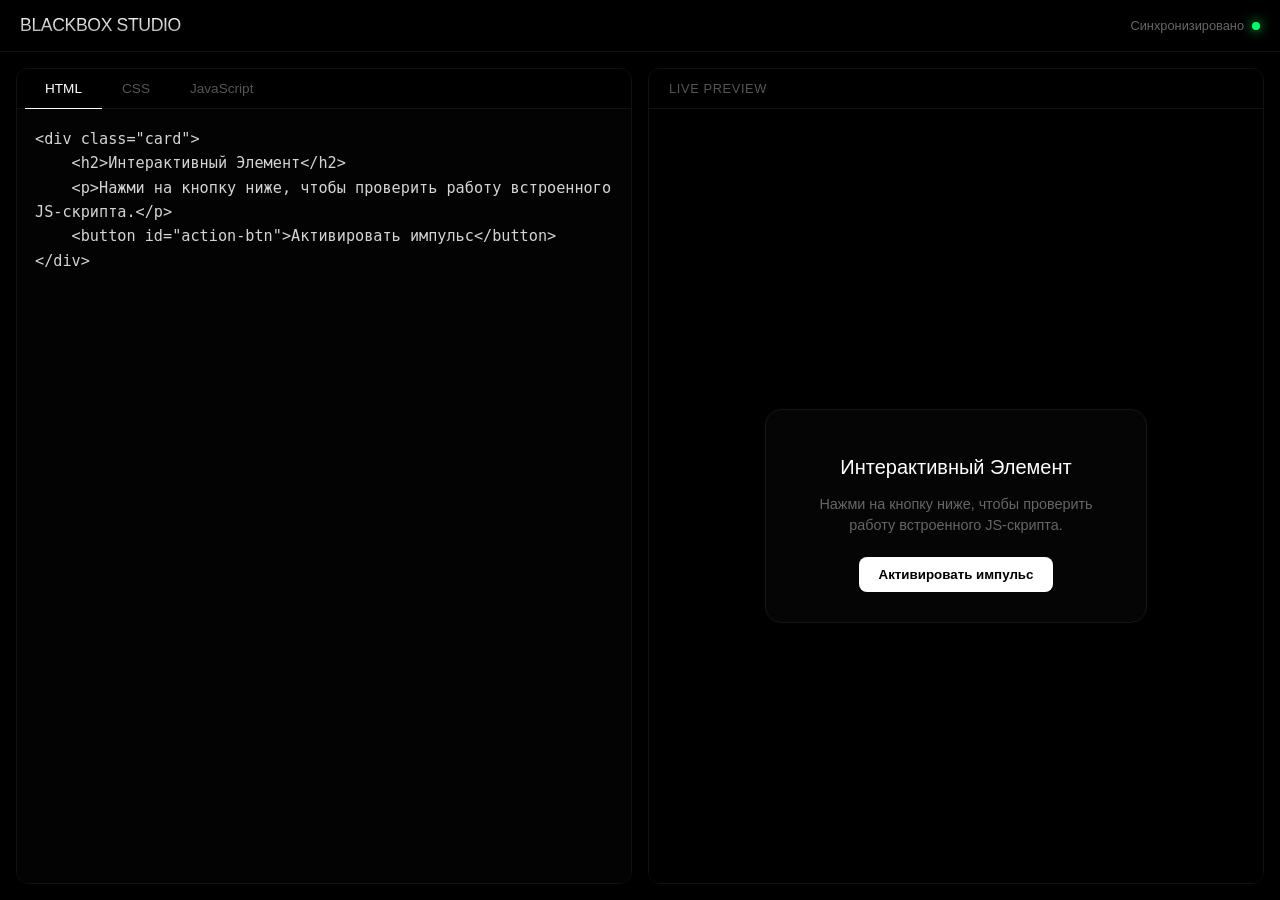
==== index.html @ e9853897 "Update index.html" ====
<!DOCTYPE html>
<html lang="ru">
<head>
    <meta charset="UTF-8">
    <meta name="viewport" content="width=device-width, initial-scale=1.0">
    <title>Blackbox Web Studio</title>
    <style>
        /* Современный сброс стилей и CSS-переменные */
        * {
            box-sizing: border-box;
            margin: 0;
            padding: 0;
            font-family: -apple-system, BlinkMacSystemFont, "Segoe UI", Roboto, sans-serif;
        }

        body {
            background-color: #000000;
            color: #ffffff;
            height: 100vh;
            display: flex;
            flex-direction: column;
            overflow: hidden;
        }

        /* Верхняя панель */
        header {
            padding: 15px 20px;
            border-bottom: 1px solid #111111;
            display: flex;
            align-items: center;
            justify-content: space-between;
            background: #000000;
        }

        header h1 {
            font-size: 1.1rem;
            font-weight: 500;
            letter-spacing: -0.02em;
            background: linear-gradient(180deg, #ffffff 0%, #a3a3a3 100%);
            -webkit-background-clip: text;
            -webkit-text-fill-color: transparent;
        }

        .status-container {
            display: flex;
            align-items: center;
            gap: 8px;
            font-size: 0.8rem;
            color: #666666;
        }

        .status-dot {
            width: 8px;
            height: 8px;
            background-color: #00ff66;
            border-radius: 50%;
            box-shadow: 0 0 12px #00ff66;
            transition: all 0.3s cubic-bezier(0.16, 1, 0.3, 1);
        }

        /* Главный рабочий сектор */
        main {
            flex: 1;
            display: flex;
            flex-direction: column;
            padding: 16px;
            gap: 16px;
            height: calc(100vh - 55px);
        }

        .pane {
            flex: 1;
            display: flex;
            flex-direction: column;
            background: #030303;
            border: 1px solid #111111;
            border-radius: 12px;
            overflow: hidden;
            transition: border-color 0.4s ease, box-shadow 0.4s ease;
        }

        .pane:focus-within {
            border-color: #222222;
            box-shadow: 0 0 30px rgba(255, 255, 255, 0.02);
        }

        /* Панель навигации по вкладкам */
        .tabs {
            display: flex;
            background: #000000;
            border-bottom: 1px solid #111111;
            padding: 0 8px;
        }

        .tab-btn {
            background: transparent;
            border: none;
            color: #555555;
            padding: 12px 20px;
            font-size: 0.85rem;
            font-weight: 500;
            cursor: pointer;
            position: relative;
            transition: color 0.3s ease;
        }

        .tab-btn:hover {
            color: #999999;
        }

        .tab-btn.active {
            color: #ffffff;
        }

        /* Плавное подчеркивание активной вкладки */
        .tab-btn::after {
            content: '';
            position: absolute;
            bottom: -1px;
            left: 0;
            width: 100%;
            height: 1px;
            background: #ffffff;
            scale: 0 1;
            transition: scale 0.3s cubic-bezier(0.16, 1, 0.3, 1);
        }

        .tab-btn.active::after {
            scale: 1 1;
        }

        /* Контейнер для текстовых полей */
        .editor-wrapper {
            flex: 1;
            position: relative;
            background: #030303;
        }

        .editor-input {
            position: absolute;
            top: 0;
            left: 0;
            width: 100%;
            height: 100%;
            background: transparent;
            border: none;
            color: #d4d4d4;
            padding: 18px;
            font-family: "Fira Code", Consolas, Monaco, monospace;
            font-size: 0.95rem;
            line-height: 1.6;
            resize: none;
            outline: none;
            opacity: 0;
            pointer-events: none;
            transition: opacity 0.2s ease;
        }

        /* Показываем только активный редактор */
        .editor-input.active {
            opacity: 1;
            pointer-events: auto;
        }

        /* Заголовок окна предпросмотра */
        .preview-header {
            padding: 12px 20px;
            background: #000000;
            border-bottom: 1px solid #111111;
            font-size: 0.8rem;
            text-transform: uppercase;
            letter-spacing: 0.05em;
            color: #555555;
        }

        /* Окно вывода результата */
        iframe {
            width: 100%;
            height: 100%;
            flex: 1;
            border: none;
            background: #000000;
            transition: opacity 0.2s ease;
        }

        .updating {
            opacity: 0.6;
        }

        /* Кастомизация скроллбаров */
        ::-webkit-scrollbar {
            width: 4px;
            height: 4px;
        }
        ::-webkit-scrollbar-track {
            background: #000000;
        }
        ::-webkit-scrollbar-thumb {
            background: #111111;
            border-radius: 2px;
        }
        ::-webkit-scrollbar-thumb:hover {
            background: #222222;
        }

        /* Адаптивный дизайн для десктопов */
        @media (min-width: 768px) {
            main {
                flex-direction: row;
            }
        }
    </style>
</head>
<body>

    <header>
        <h1>BLACKBOX STUDIO</h1>
        <div class="status-container">
            <span id="status-text">Синхронизировано</span>
            <div class="status-dot" id="status"></div>
        </div>
    </header>

    <main>
        <div class="pane">
            <div class="tabs">
                <button class="tab-btn active" data-tab="html">HTML</button>
                <button class="tab-btn" data-tab="css">CSS</button>
                <button class="tab-btn" data-tab="js">JavaScript</button>
            </div>
            <div class="editor-wrapper">
<textarea id="html-editor" class="editor-input active" spellcheck="false" placeholder="">
<div class="card">
    <h2>Интерактивный Элемент</h2>
    <p>Нажми на кнопку ниже, чтобы проверить работу встроенного JS-скрипта.</p>
    <button id="action-btn">Активировать импульс</button>
</div>
</textarea>

<textarea id="css-editor" class="editor-input" spellcheck="false" placeholder="/* Стили здесь */">
body {
    display: flex;
    justify-content: center;
    align-items: center;
    height: 100vh;
    background-color: #000000;
}

.card {
    background: #050505;
    border: 1px solid #161616;
    padding: 30px;
    border-radius: 16px;
    text-align: center;
    max-width: 320px;
    transition: transform 0.3s ease;
}

.card:hover {
    transform: translateY(-5px);
}

h2 {
    font-size: 1.25rem;
    margin-bottom: 10px;
    font-weight: 400;
}

p {
    color: #666;
    font-size: 0.9rem;
    line-height: 1.5;
    margin-bottom: 20px;
}

button {
    background: #ffffff;
    color: #000000;
    border: none;
    padding: 10px 20px;
    border-radius: 8px;
    font-weight: 600;
    cursor: pointer;
    transition: all 0.2s ease;
}

button:hover {
    background: #e5e5e5;
    box-shadow: 0 0 15px rgba(255,255,255,0.2);
}
</style>
</textarea>

<textarea id="js-editor" class="editor-input" spellcheck="false" placeholder="// Скрипты здесь">
const btn = document.getElementById('action-btn');

btn.addEventListener('click', () => {
    btn.style.background = '#00ff66';
    btn.innerText = 'Успешно!';
    
    setTimeout(() => {
        btn.style.background = '#ffffff';
        btn.innerText = 'Активировать импульс';
    }, 1000);
});
</textarea>
            </div>
        </div>

        <div class="pane">
            <div class="preview-header">Live Preview</div>
            <iframe id="preview"></iframe>
        </div>
    </main>

    <script>
        // Инициализация UI элементов
        const tabs = document.querySelectorAll('.tab-btn');
        const editors = document.querySelectorAll('.editor-input');
        const preview = document.getElementById('preview');
        const statusDot = document.getElementById('status');
        const statusText = document.getElementById('status-text');

        // Логика переключения вкладок
        tabs.forEach(tab => {
            tab.addEventListener('click', () => {
                tabs.forEach(t => t.classList.remove('active'));
                editors.forEach(e => e.classList.remove('active'));

                tab.classList.add('active');
                const targetId = `${tab.dataset.tab}-editor`;
                document.getElementById(targetId).classList.add('active');
            });
        });

        // Функция сборки проекта воедино
        function compileProject() {
            statusText.innerText = 'Обновление...';
            statusDot.style.backgroundColor = '#00bcd4';
            statusDot.style.boxShadow = '0 0 12px #00bcd4';
            preview.classList.add('updating');

            const htmlContent = document.getElementById('html-editor').value;
            const cssContent = document.getElementById('css-editor').value;
            const jsContent = document.getElementById('js-editor').value;

            const iframeDoc = preview.contentDocument || preview.contentWindow.document;
            
            iframeDoc.open();
            iframeDoc.write(`
                <!DOCTYPE html>
                <html lang="ru">
                <head>
                    <meta charset="UTF-8">
                    <style>
                        /* Дефолтный сброс стилей для песочницы */
                        body { background-color: #000000; color: #ffffff; margin: 0; padding: 20px; font-family: sans-serif; }
                        ${cssContent}
                    </style>
                </head>
                <body>
                    ${htmlContent}
                    <script>
                        // Обертка для безопасного исполнения кода пользователя
                        try {
                            ${jsContent}
                        } catch (err) {
                            console.error("Ошибка выполнения в скрипте проекта:", err.message);
                        }
                    <\/script>
                </body>
                </html>
            `);
            iframeDoc.close();

            // Эффект плавного завершения компиляции
            setTimeout(() => {
                statusText.innerText = 'Синхронизировано';
                statusDot.style.backgroundColor = '#00ff66';
                statusDot.style.boxShadow = '0 0 12px #00ff66';
                preview.classList.remove('updating');
            }, 300);
        }

        // Оптимизация производительности (Debounce) — задержка 350мс при вводе
        let updateTimeout;
        editors.forEach(editor => {
            editor.addEventListener('input', () => {
                clearTimeout(updateTimeout);
                updateTimeout = setTimeout(compileProject, 350);
            });
        });

        // Первая сборка при старте страницы
        window.addEventListener('DOMContentLoaded', compileProject);
    </script>
</body>
</html>
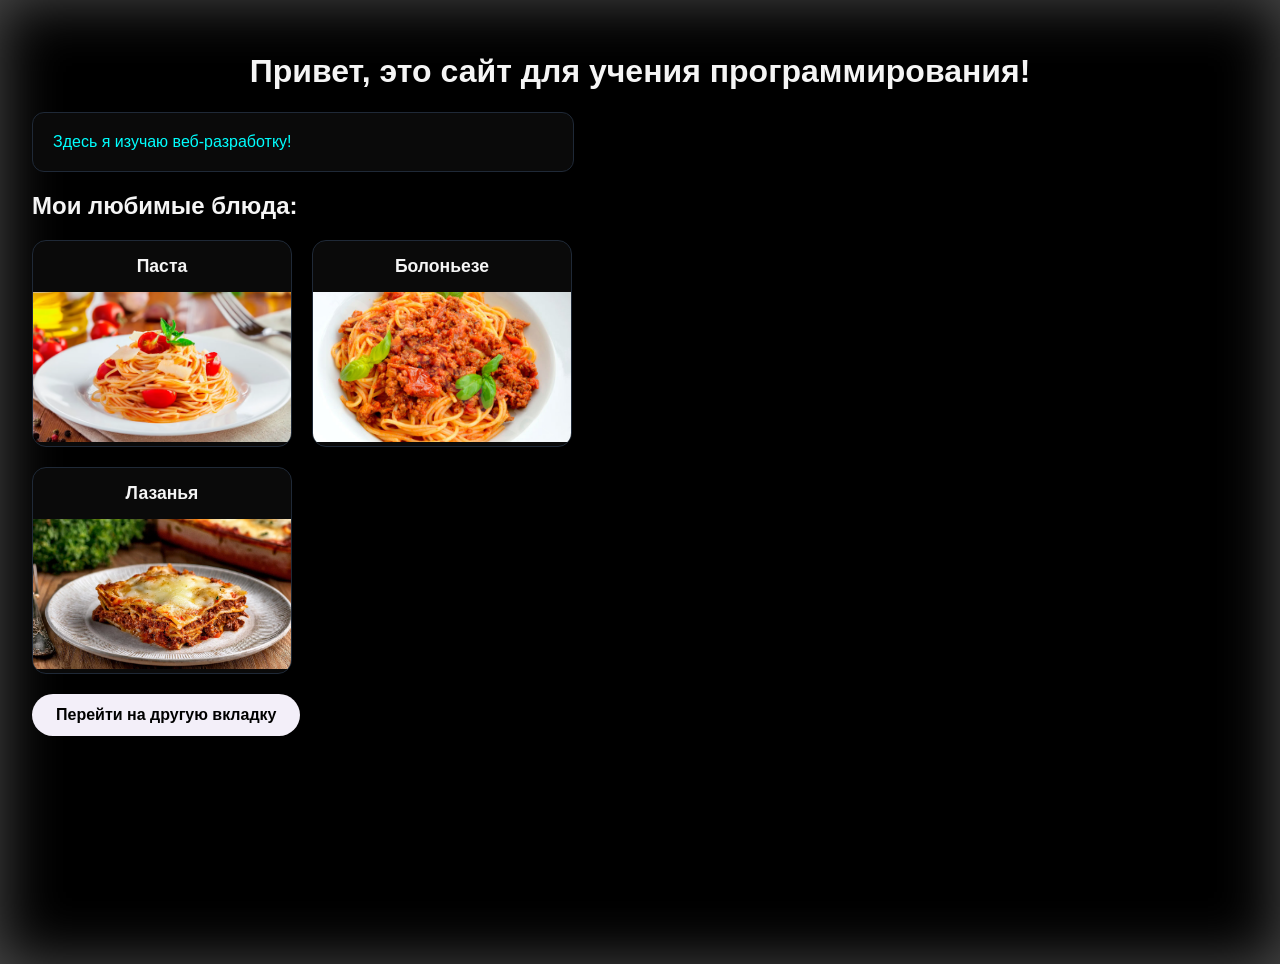
==== commit 8884a8b5: "Add files via upload" ====
--- a/index.html
+++ b/index.html
@@ -2,397 +2,46 @@
 <html lang="ru">
 <head>
     <meta charset="UTF-8">
+    <!-- Вот эта строчка включает адаптивность на смартфонах: -->
     <meta name="viewport" content="width=device-width, initial-scale=1.0">
-    <title>Blackbox Web Studio</title>
-    <style>
-        /* Современный сброс стилей и CSS-переменные */
-        * {
-            box-sizing: border-box;
-            margin: 0;
-            padding: 0;
-            font-family: -apple-system, BlinkMacSystemFont, "Segoe UI", Roboto, sans-serif;
-        }
-
-        body {
-            background-color: #000000;
-            color: #ffffff;
-            height: 100vh;
-            display: flex;
-            flex-direction: column;
-            overflow: hidden;
-        }
-
-        /* Верхняя панель */
-        header {
-            padding: 15px 20px;
-            border-bottom: 1px solid #111111;
-            display: flex;
-            align-items: center;
-            justify-content: space-between;
-            background: #000000;
-        }
-
-        header h1 {
-            font-size: 1.1rem;
-            font-weight: 500;
-            letter-spacing: -0.02em;
-            background: linear-gradient(180deg, #ffffff 0%, #a3a3a3 100%);
-            -webkit-background-clip: text;
-            -webkit-text-fill-color: transparent;
-        }
-
-        .status-container {
-            display: flex;
-            align-items: center;
-            gap: 8px;
-            font-size: 0.8rem;
-            color: #666666;
-        }
-
-        .status-dot {
-            width: 8px;
-            height: 8px;
-            background-color: #00ff66;
-            border-radius: 50%;
-            box-shadow: 0 0 12px #00ff66;
-            transition: all 0.3s cubic-bezier(0.16, 1, 0.3, 1);
-        }
-
-        /* Главный рабочий сектор */
-        main {
-            flex: 1;
-            display: flex;
-            flex-direction: column;
-            padding: 16px;
-            gap: 16px;
-            height: calc(100vh - 55px);
-        }
-
-        .pane {
-            flex: 1;
-            display: flex;
-            flex-direction: column;
-            background: #030303;
-            border: 1px solid #111111;
-            border-radius: 12px;
-            overflow: hidden;
-            transition: border-color 0.4s ease, box-shadow 0.4s ease;
-        }
-
-        .pane:focus-within {
-            border-color: #222222;
-            box-shadow: 0 0 30px rgba(255, 255, 255, 0.02);
-        }
-
-        /* Панель навигации по вкладкам */
-        .tabs {
-            display: flex;
-            background: #000000;
-            border-bottom: 1px solid #111111;
-            padding: 0 8px;
-        }
-
-        .tab-btn {
-            background: transparent;
-            border: none;
-            color: #555555;
-            padding: 12px 20px;
-            font-size: 0.85rem;
-            font-weight: 500;
-            cursor: pointer;
-            position: relative;
-            transition: color 0.3s ease;
-        }
-
-        .tab-btn:hover {
-            color: #999999;
-        }
-
-        .tab-btn.active {
-            color: #ffffff;
-        }
-
-        /* Плавное подчеркивание активной вкладки */
-        .tab-btn::after {
-            content: '';
-            position: absolute;
-            bottom: -1px;
-            left: 0;
-            width: 100%;
-            height: 1px;
-            background: #ffffff;
-            scale: 0 1;
-            transition: scale 0.3s cubic-bezier(0.16, 1, 0.3, 1);
-        }
-
-        .tab-btn.active::after {
-            scale: 1 1;
-        }
-
-        /* Контейнер для текстовых полей */
-        .editor-wrapper {
-            flex: 1;
-            position: relative;
-            background: #030303;
-        }
-
-        .editor-input {
-            position: absolute;
-            top: 0;
-            left: 0;
-            width: 100%;
-            height: 100%;
-            background: transparent;
-            border: none;
-            color: #d4d4d4;
-            padding: 18px;
-            font-family: "Fira Code", Consolas, Monaco, monospace;
-            font-size: 0.95rem;
-            line-height: 1.6;
-            resize: none;
-            outline: none;
-            opacity: 0;
-            pointer-events: none;
-            transition: opacity 0.2s ease;
-        }
-
-        /* Показываем только активный редактор */
-        .editor-input.active {
-            opacity: 1;
-            pointer-events: auto;
-        }
-
-        /* Заголовок окна предпросмотра */
-        .preview-header {
-            padding: 12px 20px;
-            background: #000000;
-            border-bottom: 1px solid #111111;
-            font-size: 0.8rem;
-            text-transform: uppercase;
-            letter-spacing: 0.05em;
-            color: #555555;
-        }
-
-        /* Окно вывода результата */
-        iframe {
-            width: 100%;
-            height: 100%;
-            flex: 1;
-            border: none;
-            background: #000000;
-            transition: opacity 0.2s ease;
-        }
-
-        .updating {
-            opacity: 0.6;
-        }
-
-        /* Кастомизация скроллбаров */
-        ::-webkit-scrollbar {
-            width: 4px;
-            height: 4px;
-        }
-        ::-webkit-scrollbar-track {
-            background: #000000;
-        }
-        ::-webkit-scrollbar-thumb {
-            background: #111111;
-            border-radius: 2px;
-        }
-        ::-webkit-scrollbar-thumb:hover {
-            background: #222222;
-        }
-
-        /* Адаптивный дизайн для десктопов */
-        @media (min-width: 768px) {
-            main {
-                flex-direction: row;
-            }
-        }
-    </style>
+    <title>Мое Портфолио</title>
+    <link rel="stylesheet" href="style.css">
 </head>
 <body>
 
-    <header>
-        <h1>BLACKBOX STUDIO</h1>
-        <div class="status-container">
-            <span id="status-text">Синхронизировано</span>
-            <div class="status-dot" id="status"></div>
-        </div>
-    </header>
+    <h1>Привет, это сайт для учения программирования!</h1>
+    <p>Здесь я изучаю веб-разработку!</p>
+   <h2>Мои любимые блюда:</h2>
 
-    <main>
-        <div class="pane">
-            <div class="tabs">
-                <button class="tab-btn active" data-tab="html">HTML</button>
-                <button class="tab-btn" data-tab="css">CSS</button>
-                <button class="tab-btn" data-tab="js">JavaScript</button>
-            </div>
-            <div class="editor-wrapper">
-<textarea id="html-editor" class="editor-input active" spellcheck="false" placeholder="">
-<div class="card">
-    <h2>Интерактивный Элемент</h2>
-    <p>Нажми на кнопку ниже, чтобы проверить работу встроенного JS-скрипта.</p>
-    <button id="action-btn">Активировать импульс</button>
+<!-- Общий контейнер для всех карточек -->
+<div class="dishes-grid">
+
+    <!-- Карточка 1 -->
+    <div class="dish-card">
+        <!-- Путь к картинке: папка images / название файла -->
+         <h3>Паста</h3>
+        <img src="images/Pasta.png" alt="Паста">
+        
+    </div>
+
+    <!-- Карточка 2 -->
+    <div class="dish-card">
+      <h3>Болоньезе</h3>
+        <img src="images/Boloniese.png" alt="Болоньезе">
+        
+    </div>
+
+    <!-- Карточка 3 -->
+    <div class="dish-card">
+      <h3>Лазанья</h3>  
+      <img src="images/Lasania.png" alt="Лазанья">
+        
+    </div>
+
 </div>
-</textarea>
 
-<textarea id="css-editor" class="editor-input" spellcheck="false" placeholder="/* Стили здесь */">
-body {
-    display: flex;
-    justify-content: center;
-    align-items: center;
-    height: 100vh;
-    background-color: #000000;
-}
-
-.card {
-    background: #050505;
-    border: 1px solid #161616;
-    padding: 30px;
-    border-radius: 16px;
-    text-align: center;
-    max-width: 320px;
-    transition: transform 0.3s ease;
-}
-
-.card:hover {
-    transform: translateY(-5px);
-}
-
-h2 {
-    font-size: 1.25rem;
-    margin-bottom: 10px;
-    font-weight: 400;
-}
-
-p {
-    color: #666;
-    font-size: 0.9rem;
-    line-height: 1.5;
-    margin-bottom: 20px;
-}
-
-button {
-    background: #ffffff;
-    color: #000000;
-    border: none;
-    padding: 10px 20px;
-    border-radius: 8px;
-    font-weight: 600;
-    cursor: pointer;
-    transition: all 0.2s ease;
-}
-
-button:hover {
-    background: #e5e5e5;
-    box-shadow: 0 0 15px rgba(255,255,255,0.2);
-}
-</style>
-</textarea>
-
-<textarea id="js-editor" class="editor-input" spellcheck="false" placeholder="// Скрипты здесь">
-const btn = document.getElementById('action-btn');
-
-btn.addEventListener('click', () => {
-    btn.style.background = '#00ff66';
-    btn.innerText = 'Успешно!';
+<a href="contacts.html" class="btn">Перейти на другую вкладку</a>
+   
     
-    setTimeout(() => {
-        btn.style.background = '#ffffff';
-        btn.innerText = 'Активировать импульс';
-    }, 1000);
-});
-</textarea>
-            </div>
-        </div>
-
-        <div class="pane">
-            <div class="preview-header">Live Preview</div>
-            <iframe id="preview"></iframe>
-        </div>
-    </main>
-
-    <script>
-        // Инициализация UI элементов
-        const tabs = document.querySelectorAll('.tab-btn');
-        const editors = document.querySelectorAll('.editor-input');
-        const preview = document.getElementById('preview');
-        const statusDot = document.getElementById('status');
-        const statusText = document.getElementById('status-text');
-
-        // Логика переключения вкладок
-        tabs.forEach(tab => {
-            tab.addEventListener('click', () => {
-                tabs.forEach(t => t.classList.remove('active'));
-                editors.forEach(e => e.classList.remove('active'));
-
-                tab.classList.add('active');
-                const targetId = `${tab.dataset.tab}-editor`;
-                document.getElementById(targetId).classList.add('active');
-            });
-        });
-
-        // Функция сборки проекта воедино
-        function compileProject() {
-            statusText.innerText = 'Обновление...';
-            statusDot.style.backgroundColor = '#00bcd4';
-            statusDot.style.boxShadow = '0 0 12px #00bcd4';
-            preview.classList.add('updating');
-
-            const htmlContent = document.getElementById('html-editor').value;
-            const cssContent = document.getElementById('css-editor').value;
-            const jsContent = document.getElementById('js-editor').value;
-
-            const iframeDoc = preview.contentDocument || preview.contentWindow.document;
-            
-            iframeDoc.open();
-            iframeDoc.write(`
-                <!DOCTYPE html>
-                <html lang="ru">
-                <head>
-                    <meta charset="UTF-8">
-                    <style>
-                        /* Дефолтный сброс стилей для песочницы */
-                        body { background-color: #000000; color: #ffffff; margin: 0; padding: 20px; font-family: sans-serif; }
-                        ${cssContent}
-                    </style>
-                </head>
-                <body>
-                    ${htmlContent}
-                    <script>
-                        // Обертка для безопасного исполнения кода пользователя
-                        try {
-                            ${jsContent}
-                        } catch (err) {
-                            console.error("Ошибка выполнения в скрипте проекта:", err.message);
-                        }
-                    <\/script>
-                </body>
-                </html>
-            `);
-            iframeDoc.close();
-
-            // Эффект плавного завершения компиляции
-            setTimeout(() => {
-                statusText.innerText = 'Синхронизировано';
-                statusDot.style.backgroundColor = '#00ff66';
-                statusDot.style.boxShadow = '0 0 12px #00ff66';
-                preview.classList.remove('updating');
-            }, 300);
-        }
-
-        // Оптимизация производительности (Debounce) — задержка 350мс при вводе
-        let updateTimeout;
-        editors.forEach(editor => {
-            editor.addEventListener('input', () => {
-                clearTimeout(updateTimeout);
-                updateTimeout = setTimeout(compileProject, 350);
-            });
-        });
-
-        // Первая сборка при старте страницы
-        window.addEventListener('DOMContentLoaded', compileProject);
-    </script>
 </body>
-</html>
+</html>
--- a/style.css
+++ b/style.css
@@ -0,0 +1,105 @@
+/* Общие настройки для страницы */
+body {
+    background-color: #000000;
+    color: whitesmoke;
+    font-family: -apple-system, BlinkMacSystemFont, "Segoe UI", Roboto, Helvetica, Arial, sans-serif;
+    padding: 2rem;
+
+    /* --- МАГИЯ СВЕЧЕНИЯ ЭКРАНА --- */
+    margin: 0;                 /* Убираем лишние отступы браузера */
+    min-height: 100vh;         /* Растягиваем сайт строго на всю высоту видимого экрана */
+    box-shadow: inset 0 0 60px rgba(255, 255, 255, 0.3); /* Внутреннее белое свечение */
+}
+
+/* Наша прокачанная кнопка-ссылка */
+.btn {
+    display: inline-block;
+    color: #000000;
+    background-color: #f3eff9; /* Нежный светлый оттенок */
+    padding: 12px 24px;       
+    text-decoration: none;
+    border-radius: 30px;      /* Модная кнопка-пилюля */
+    font-weight: 600;         
+    transition: background-color 0.2s ease, transform 0.2s ease;
+}
+
+/* Эффект при наведении курсора на кнопку */
+.btn:hover {
+    background-color: #ffffff; /* Кнопка становится чисто белой при наведении */
+    transform: translateY(-2px); /* Кнопка плавно приподнимается вверх */
+}
+
+/* Стили заголовка */
+h1 {
+    text-align: center;
+}
+
+/* Параграфы (карточки с текстом) */
+p {
+    color: cyan;
+    background-color: #0a0a0a;
+    padding: 20px;
+    border-radius: 12px;
+    margin: 20px 0;
+    max-width: 500px;
+    border: 1px solid #1f2937; 
+    transition: box-shadow 0.3s ease; /* Плавность следит за элементом всегда */
+}
+
+p:hover {
+    box-shadow: 0 0 25px rgba(0, 255, 255, 0.6);
+}
+
+/* 1. Сетка для карточек (вернул на место) */
+.dishes-grid {
+    display: grid;
+    grid-template-columns: repeat(auto-fill, minmax(200px, 260px)); 
+    gap: 20px;
+    margin: 20px 0;
+    max-width: 800px;
+}
+
+/* 2. Сама карточка блюда */
+.dish-card {
+    background-color: #0a0a0a;
+    border: 1px solid #1f2937;
+    border-radius: 14px;
+    overflow: hidden;
+    text-align: center;
+    transition: transform 0.3s ease, box-shadow 0.3s ease;
+    max-width: 260px; /* Карточка не будет растягиваться шире картинки */
+}
+
+.dish-card:hover {
+    transform: translateY(-5px);
+    box-shadow: 0 0 20px rgba(0, 255, 255, 0.2);
+}
+
+/* Настройка картинок внутри карточек */
+.dish-card img {
+    width: 100%;
+    height: 150px;       
+    object-fit: cover;   /* Чтобы фотки не искажались */
+}
+
+/* Название блюда */
+.dish-card h3 {
+    color: whitesmoke;
+    margin: 15px 0;
+    font-size: 1.1rem;
+}
+
+/* --- СТИЛИ ДЛЯ МОБИЛЬНЫХ ЭКРАНОВ --- */
+@media (max-width: 600px) {
+    body {
+        padding: 1rem; 
+    }
+
+    h1 {
+        font-size: 1.8rem; 
+    }
+
+    .dishes-grid {
+        justify-content: center; 
+    }
+}
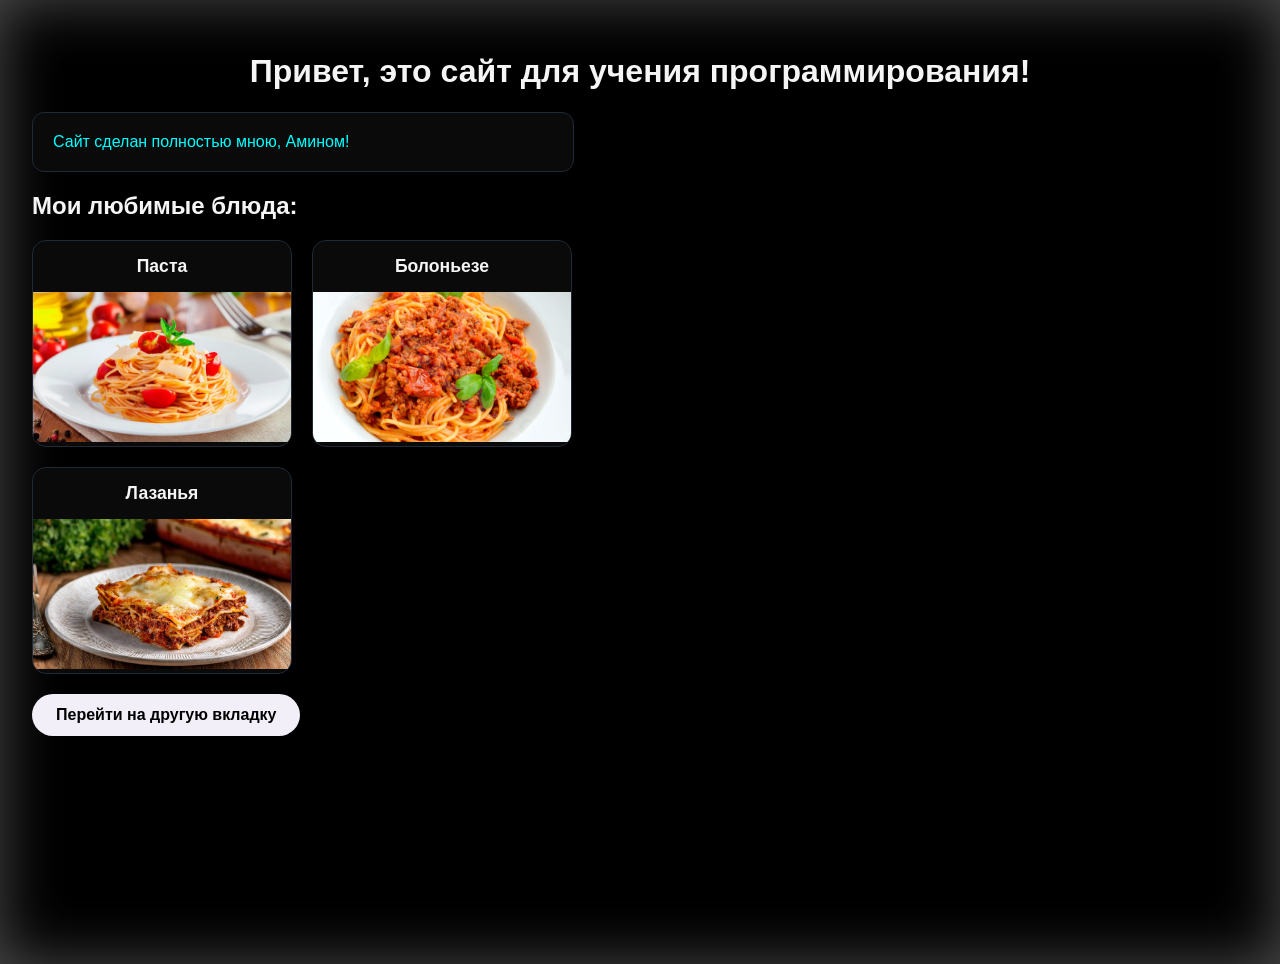
==== commit a101fb19: "Update index.html" ====
--- a/index.html
+++ b/index.html
@@ -10,7 +10,8 @@
 <body>
 
     <h1>Привет, это сайт для учения программирования!</h1>
-    <p>Здесь я изучаю веб-разработку!</p>
+    <p>Сайт сделан полностью мною, Амином!</p>
+    
    <h2>Мои любимые блюда:</h2>
 
 <!-- Общий контейнер для всех карточек -->
@@ -44,4 +45,4 @@
    
     
 </body>
-</html>+</html>
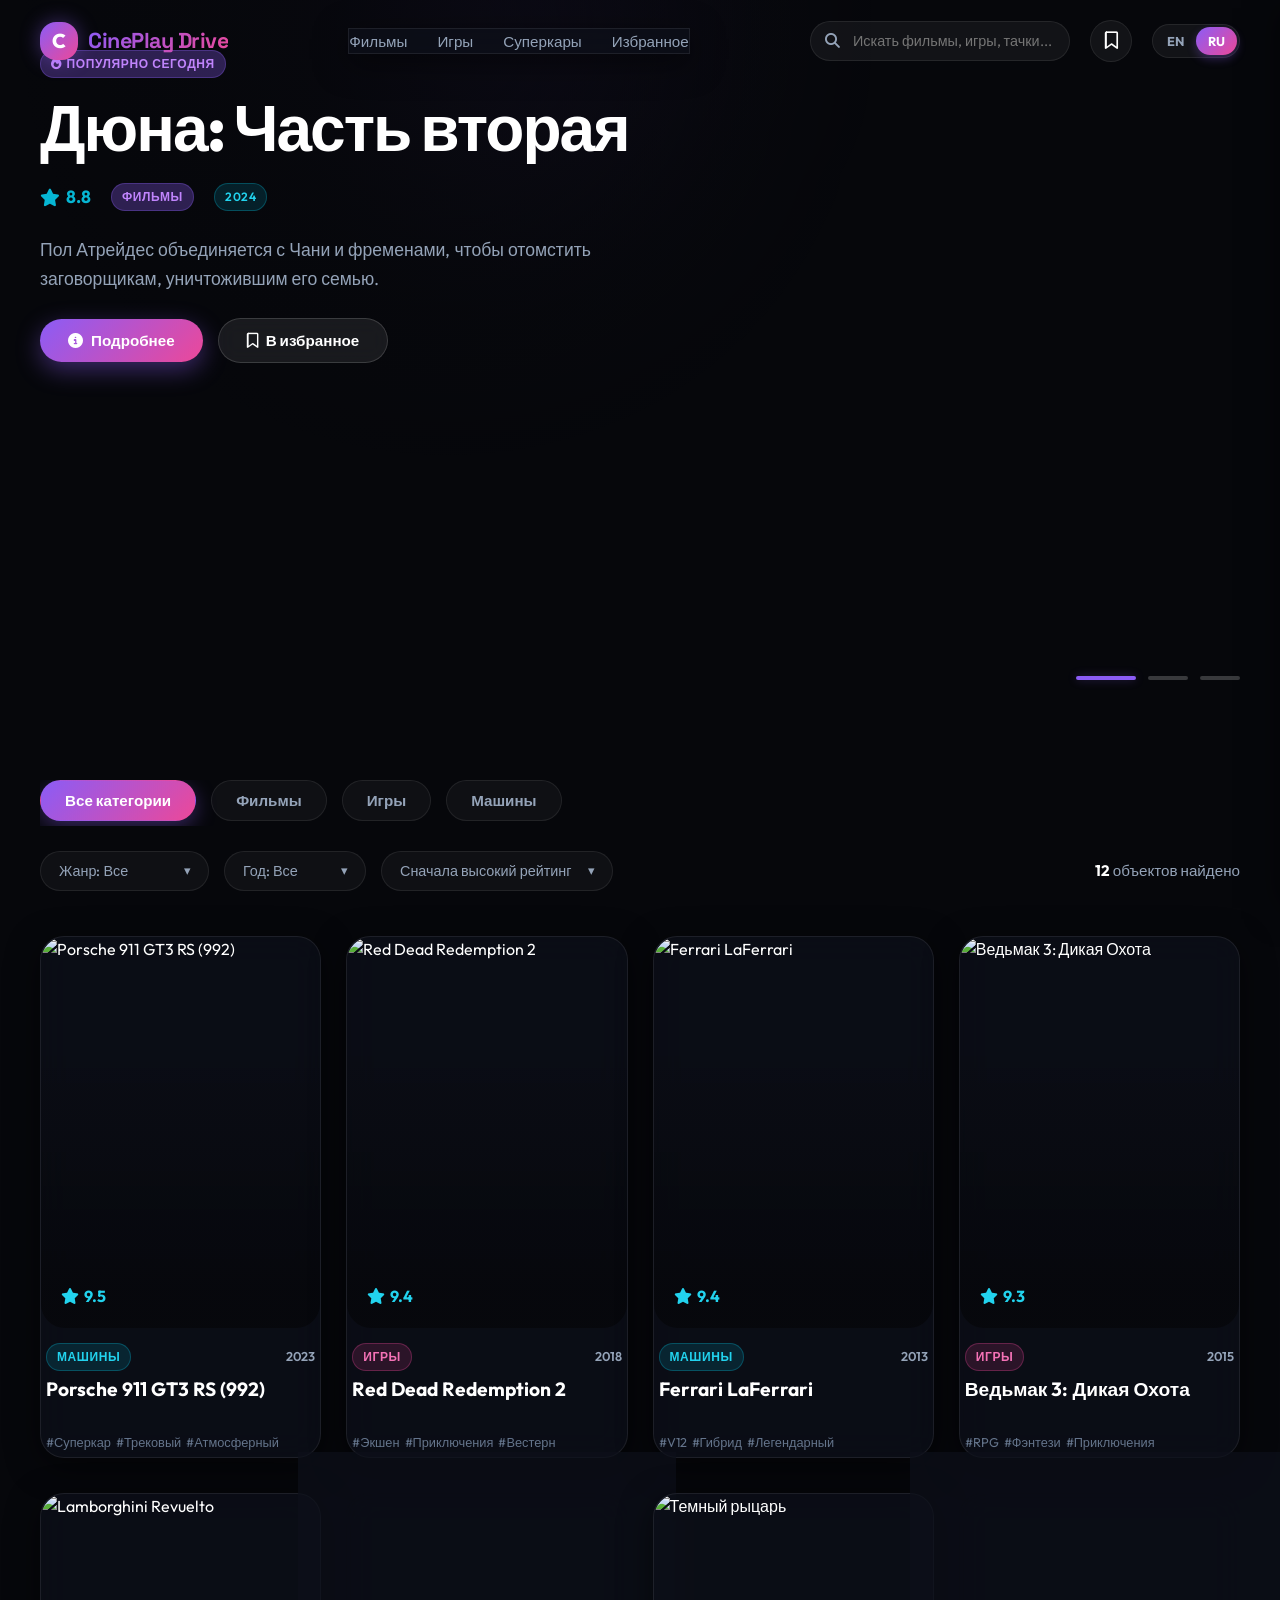
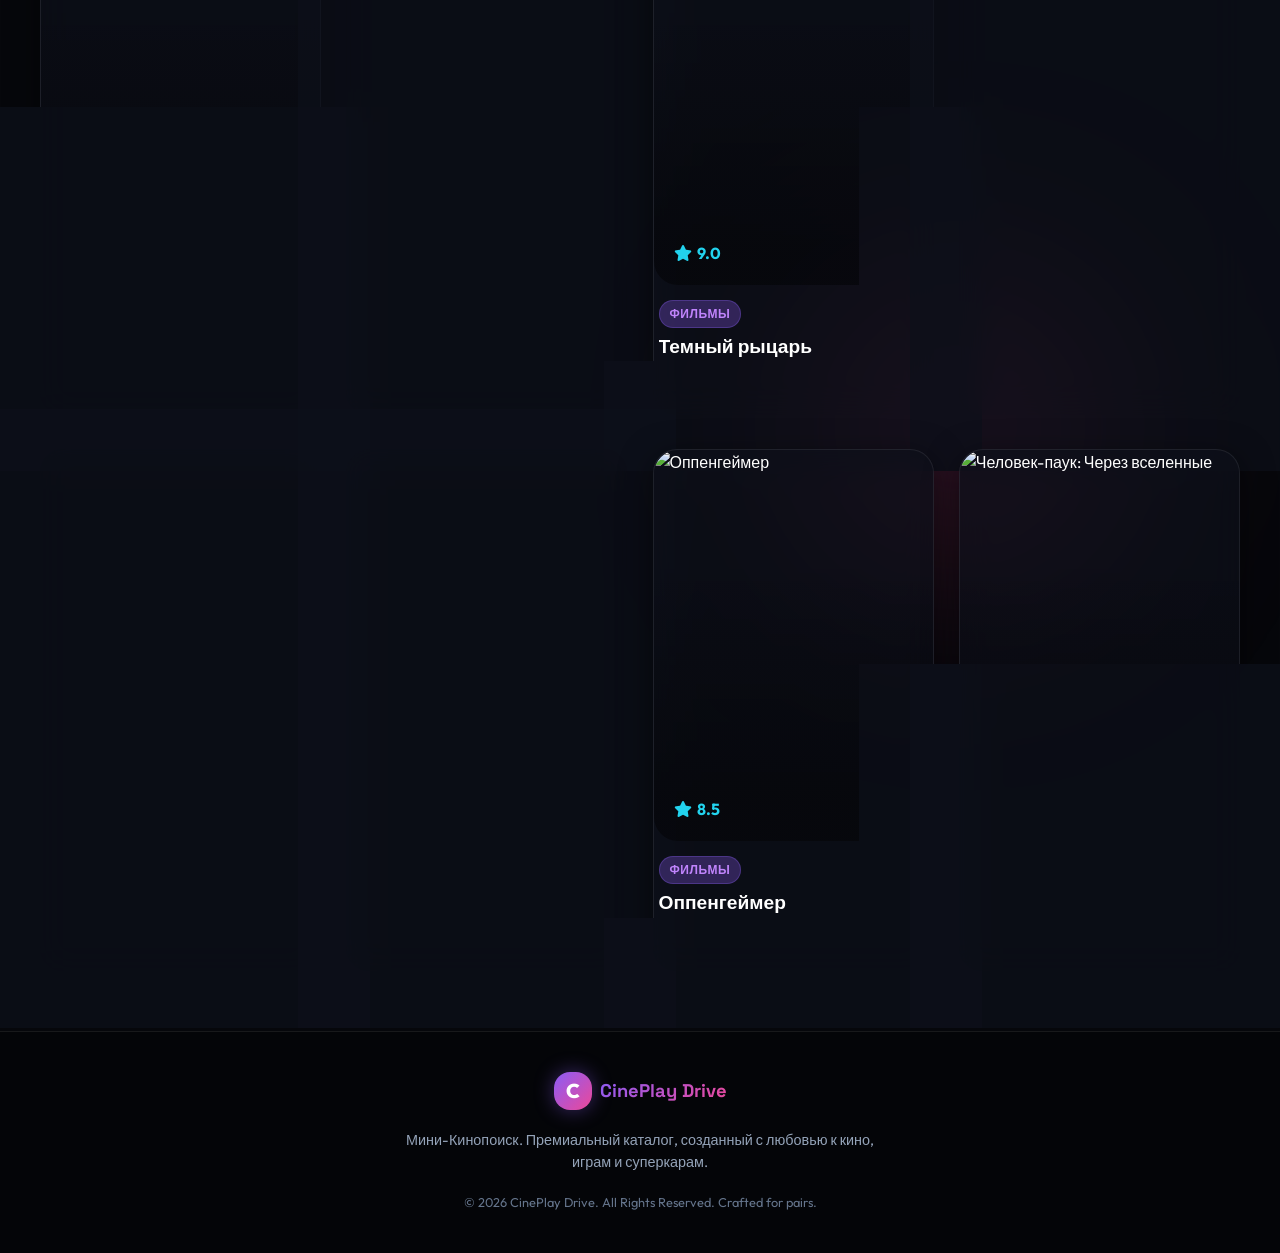
==== commit 1469c4ed: "Add files via upload" ====
--- a/index.html
+++ b/index.html
@@ -1,48 +1,257 @@
 <!DOCTYPE html>
 <html lang="ru">
 <head>
-    <meta charset="UTF-8">
-    <!-- Вот эта строчка включает адаптивность на смартфонах: -->
-    <meta name="viewport" content="width=device-width, initial-scale=1.0">
-    <title>Мое Портфолио</title>
-    <link rel="stylesheet" href="style.css">
+  <meta charset="UTF-8">
+  <meta name="viewport" content="width=device-width, initial-scale=1.0, maximum-scale=1.0, user-scalable=no">
+  <title>CinePlay Drive - Premium Catalog: Movies, Games & Supercars</title>
+  <meta name="description" content="KinoPlay - Современный интерактивный каталог фильмов, видеоигр и спортивных суперкаров. Изысканный дизайн и поддержка двух языков.">
+  <meta name="keywords" content="movies, games, supercars, catalog, kinopoisk, кинопоиск, фильмы, игры, суперкары, автомобили">
+  
+  <!-- FontAwesome Icons -->
+  <link rel="stylesheet" href="https://cdnjs.cloudflare.com/ajax/libs/font-awesome/6.4.0/css/all.min.css">
+  
+  <!-- Custom Stylesheet -->
+  <link rel="stylesheet" href="style.css">
 </head>
 <body>
 
-    <h1>Привет, это сайт для учения программирования!</h1>
-    <p>Сайт сделан полностью мною, Амином!</p>
-    
-   <h2>Мои любимые блюда:</h2>
-
-<!-- Общий контейнер для всех карточек -->
-<div class="dishes-grid">
-
-    <!-- Карточка 1 -->
-    <div class="dish-card">
-        <!-- Путь к картинке: папка images / название файла -->
-         <h3>Паста</h3>
-        <img src="images/Pasta.png" alt="Паста">
-        
-    </div>
-
-    <!-- Карточка 2 -->
-    <div class="dish-card">
-      <h3>Болоньезе</h3>
-        <img src="images/Boloniese.png" alt="Болоньезе">
-        
-    </div>
-
-    <!-- Карточка 3 -->
-    <div class="dish-card">
-      <h3>Лазанья</h3>  
-      <img src="images/Lasania.png" alt="Лазанья">
-        
-    </div>
-
-</div>
-
-<a href="contacts.html" class="btn">Перейти на другую вкладку</a>
-   
-    
+  <!-- ==================== HEADER / NAVBAR ==================== -->
+  <header>
+    <div class="header-container">
+      <a href="#" class="logo-wrapper" onclick="window.scrollTo({top: 0, behavior: 'smooth'}); return false;">
+        <div class="logo-icon">C</div>
+        <span class="logo-text text-accent-gradient">CinePlay Drive</span>
+      </a>
+      
+      <!-- Nav Links -->
+      <ul class="nav-links glass">
+        <li><a href="#" id="nav-movies-link" data-category="movies">Фильмы</a></li>
+        <li><a href="#" id="nav-games-link" data-category="games">Игры</a></li>
+        <li><a href="#" id="nav-cars-link" data-category="cars">Суперкары</a></li>
+        <li><a href="#" id="nav-watchlist-link"><i class="far fa-bookmark"></i> Избранное</a></li>
+      </ul>
+      
+      <!-- Actions -->
+      <div class="header-actions">
+        <!-- Search -->
+        <div class="search-container">
+          <input type="text" placeholder="Искать фильмы, игры, тачки..." autocomplete="off">
+          <i class="fas fa-search search-icon"></i>
+        </div>
+        
+        <!-- Watchlist Trigger -->
+        <button class="btn-watchlist-toggle" title="Watchlist">
+          <i class="far fa-bookmark"></i>
+          <span class="watchlist-badge">0</span>
+        </button>
+        
+        <!-- Lang Switcher -->
+        <div class="lang-switcher">
+          <button class="lang-btn" id="lang-en">EN</button>
+          <button class="lang-btn active" id="lang-ru">RU</button>
+        </div>
+        
+        <!-- Burger menu for mobile -->
+        <div class="burger-menu">
+          <span class="burger-bar"></span>
+          <span class="burger-bar"></span>
+          <span class="burger-bar"></span>
+        </div>
+      </div>
+    </div>
+  </header>
+
+  <!-- ==================== HERO SECTION (SLIDER) ==================== -->
+  <section class="hero">
+    <div class="hero-slider">
+      <!-- Slides injected by JS -->
+    </div>
+    <div class="hero-controls">
+      <!-- Dots injected by JS -->
+    </div>
+  </section>
+
+  <!-- ==================== MAIN CONTENT ==================== -->
+  <main>
+    <!-- Filter and Sort Bar -->
+    <section class="filter-bar">
+      <div class="category-selector">
+        <button class="category-btn active" data-category="all">Все категории</button>
+        <button class="category-btn" data-category="movies">Фильмы</button>
+        <button class="category-btn" data-category="games">Игры</button>
+        <button class="category-btn" data-category="cars">Машины</button>
+      </div>
+      
+      <div class="filters-wrapper">
+        <div class="filter-controls">
+          <!-- Genre Filter -->
+          <div class="select-wrapper">
+            <select id="filter-genre" class="filter-select">
+              <option value="all" id="label-genre-all">Жанр: Все</option>
+              <!-- Genres dynamically added -->
+            </select>
+          </div>
+          
+          <!-- Year Filter -->
+          <div class="select-wrapper">
+            <select id="filter-year" class="filter-select">
+              <option value="all" id="label-year-all">Год: Все</option>
+              <!-- Year ranges dynamically added -->
+            </select>
+          </div>
+          
+          <!-- Sort -->
+          <div class="select-wrapper">
+            <select id="sort-by" class="filter-select">
+              <option value="rating" id="sort-rating-label">Сначала высокий рейтинг</option>
+              <option value="year" id="sort-year-label">Сначала новые</option>
+              <option value="alphabetical" id="sort-alpha-label">По алфавиту</option>
+            </select>
+          </div>
+        </div>
+        
+        <div class="catalog-info" id="items-found">
+          <span>0</span> объектов найдено
+        </div>
+      </div>
+    </section>
+
+    <!-- Catalog Card Grid -->
+    <section class="catalog-grid">
+      <!-- Cards / Skeletons injected by JS -->
+    </section>
+  </main>
+
+  <!-- ==================== WATCHLIST DRAWER (SIDEBAR) ==================== -->
+  <div class="watchlist-backdrop"></div>
+  <aside class="watchlist-drawer glass">
+    <div class="watchlist-header">
+      <h2 id="watchlist-drawer-title"><i class="fas fa-bookmark"></i> Мое Избранное</h2>
+      <button class="btn-close" id="watchlist-close" title="Close">
+        <i class="fas fa-times"></i>
+      </button>
+    </div>
+    <div class="watchlist-content">
+      <!-- Saved items injected by JS -->
+    </div>
+  </aside>
+
+  <!-- ==================== DETAILS MODAL ==================== -->
+  <div class="modal" id="details-modal">
+    <div class="modal-backdrop"></div>
+    <div class="modal-container glass">
+      <button class="modal-close-btn" title="Close modal">
+        <i class="fas fa-times"></i>
+      </button>
+      
+      <!-- Modal Hero Header -->
+      <div class="modal-hero">
+        <div class="modal-hero-bg"></div>
+        <div class="modal-hero-overlay"></div>
+        <div class="modal-hero-content">
+          <div class="modal-poster-wrapper">
+            <img class="modal-poster" src="" alt="Poster">
+          </div>
+          <div class="modal-title-area">
+            <h2 class="modal-title">Dune</h2>
+            <div class="modal-meta-row">
+              <span class="modal-category-badge badge badge-primary">Movie</span>
+              <span>•</span>
+              <span class="modal-year-val">2024</span>
+              <span>•</span>
+              <span class="modal-rating"><i class="fas fa-star"></i> <span class="modal-rating-val">8.8</span></span>
+            </div>
+          </div>
+        </div>
+      </div>
+      
+      <!-- Modal Body -->
+      <div class="modal-body">
+        <div class="modal-main">
+          <!-- Description -->
+          <div class="modal-section">
+            <p class="modal-desc"></p>
+          </div>
+          
+          <!-- Specifications / Cast -->
+          <div class="modal-section">
+            <h3 class="modal-section-title" id="modal-section-specs">Характеристики и детали</h3>
+            <table class="specs-table">
+              <!-- Specs row added by JS -->
+            </table>
+          </div>
+          
+          <!-- YouTube Trailer -->
+          <div class="modal-section">
+            <h3 class="modal-section-title" id="modal-section-trailer"><i class="fab fa-youtube"></i> Трейлер</h3>
+            <div class="trailer-container">
+              <iframe class="trailer-frame" src="" allow="accelerometer; autoplay; clipboard-write; encrypted-media; gyroscope; picture-in-picture; web-share" allowfullscreen></iframe>
+            </div>
+          </div>
+          
+          <!-- Reviews Section -->
+          <div class="modal-section">
+            <h3 class="modal-section-title" id="modal-section-reviews">Отзывы пользователей</h3>
+            <div class="reviews-container">
+              <!-- Reviews injected by JS -->
+            </div>
+          </div>
+        </div>
+        
+        <!-- Right Column / Add Review Form -->
+        <aside class="modal-sidebar">
+          <form class="review-form" id="add-review-form">
+            <h3 class="modal-section-title" id="label-review-form" style="margin-bottom: 5px;">Оставить отзыв</h3>
+            
+            <div class="form-group">
+              <label for="review-author-input" id="label-your-name">Ваше имя</label>
+              <input type="text" id="review-author-input" class="form-input" required placeholder="John Doe">
+            </div>
+            
+            <div class="form-group">
+              <label id="label-your-rating">Ваша оценка</label>
+              <div class="star-rating-select">
+                <!-- Stars added dynamically by JS -->
+              </div>
+            </div>
+            
+            <div class="form-group">
+              <textarea id="review-text-area" class="form-textarea" required placeholder="Поделитесь своим мнением..."></textarea>
+            </div>
+            
+            <button type="submit" class="btn btn-primary" id="submit-review-btn" style="width: 100%; justify-content: center;">
+              Оставить отзыв
+            </button>
+          </form>
+        </aside>
+        
+        <!-- Similar Recommendations (Full width bottom in grid layout) -->
+        <div class="similar-grid">
+          <h3 class="modal-section-title" id="modal-section-similar">Вам также может понравиться</h3>
+          <div class="similar-items">
+            <!-- Similar items added dynamically by JS -->
+          </div>
+        </div>
+      </div>
+    </div>
+  </div>
+
+  <!-- ==================== FOOTER ==================== -->
+  <footer>
+    <div class="footer-container">
+      <div class="footer-logo">
+        <div class="logo-icon">C</div>
+        <span class="footer-logo-text text-accent-gradient">CinePlay Drive</span>
+      </div>
+      <p class="footer-desc">Мини-Кинопоиск. Премиальный каталог, созданный с любовью к кино, играм и суперкарам.</p>
+      <div class="footer-copyright">
+        &copy; 2026 CinePlay Drive. All Rights Reserved. Crafted for pairs.
+      </div>
+    </div>
+  </footer>
+
+  <!-- ==================== LOGIC SCRIPTS ==================== -->
+  <script src="data.js"></script>
+  <script src="app.js"></script>
 </body>
 </html>
--- a/style.css
+++ b/style.css
@@ -1,105 +1,1691 @@
-/* Общие настройки для страницы */
+@import url('https://fonts.googleapis.com/css2?family=Outfit:wght@300;400;500;600;700;800&family=Space+Grotesk:wght@400;500;600;700&display=swap');
+
+/* ==================== DESIGN SYSTEM & VARS ==================== */
+:root {
+  --font-sans: 'Outfit', sans-serif;
+  --font-mono: 'Space Grotesk', sans-serif;
+  
+  /* Color Palette */
+  --bg-main: #06070b;
+  --bg-surface: rgba(15, 18, 30, 0.45);
+  --bg-surface-solid: #0d101a;
+  --bg-surface-hover: rgba(28, 32, 54, 0.65);
+  
+  --accent-primary: #8b5cf6; /* Neon Purple */
+  --accent-primary-glow: rgba(139, 92, 246, 0.3);
+  --accent-secondary: #ec4899; /* Hot Pink */
+  --accent-secondary-glow: rgba(236, 72, 153, 0.35);
+  --accent-cyan: #06b6d4; /* Neon Cyan */
+  --accent-orange: #f97316; /* Neon Orange */
+  
+  --text-primary: #ffffff;
+  --text-secondary: #94a3b8;
+  --text-muted: #64748b;
+  
+  /* Glassmorphism */
+  --glass-border: rgba(255, 255, 255, 0.08);
+  --glass-border-light: rgba(255, 255, 255, 0.15);
+  --glass-bg: rgba(13, 16, 26, 0.7);
+  --glass-shadow: 0 8px 32px 0 rgba(0, 0, 0, 0.5);
+  --glass-blur: 16px;
+  
+  /* Animations */
+  --transition-fast: 0.2s cubic-bezier(0.4, 0, 0.2, 1);
+  --transition-normal: 0.4s cubic-bezier(0.25, 0.8, 0.25, 1);
+  --transition-slow: 0.6s cubic-bezier(0.25, 0.8, 0.25, 1);
+  
+  --border-radius-sm: 8px;
+  --border-radius-md: 16px;
+  --border-radius-lg: 24px;
+  --border-radius-full: 9999px;
+  
+  --max-width: 1440px;
+}
+
+/* ==================== GLOBAL STYLES ==================== */
+* {
+  box-sizing: border-box;
+  margin: 0;
+  padding: 0;
+  -webkit-font-smoothing: antialiased;
+  -moz-osx-font-smoothing: grayscale;
+}
+
+html {
+  scroll-behavior: smooth;
+  font-size: 16px;
+}
+
 body {
-    background-color: #000000;
-    color: whitesmoke;
-    font-family: -apple-system, BlinkMacSystemFont, "Segoe UI", Roboto, Helvetica, Arial, sans-serif;
-    padding: 2rem;
-
-    /* --- МАГИЯ СВЕЧЕНИЯ ЭКРАНА --- */
-    margin: 0;                 /* Убираем лишние отступы браузера */
-    min-height: 100vh;         /* Растягиваем сайт строго на всю высоту видимого экрана */
-    box-shadow: inset 0 0 60px rgba(255, 255, 255, 0.3); /* Внутреннее белое свечение */
-}
-
-/* Наша прокачанная кнопка-ссылка */
+  font-family: var(--font-sans);
+  background-color: var(--bg-main);
+  color: var(--text-primary);
+  min-height: 100vh;
+  overflow-x: hidden;
+  position: relative;
+  line-height: 1.5;
+}
+
+/* Ambient glow backdrops */
+body::before {
+  content: "";
+  position: absolute;
+  top: -10%;
+  left: 10%;
+  width: 50vw;
+  height: 50vw;
+  background: radial-gradient(circle, var(--accent-primary-glow) 0%, transparent 70%);
+  z-index: -1;
+  pointer-events: none;
+  filter: blur(80px);
+}
+
+body::after {
+  content: "";
+  position: absolute;
+  bottom: 20%;
+  right: 5%;
+  width: 40vw;
+  height: 40vw;
+  background: radial-gradient(circle, var(--accent-secondary-glow) 0%, transparent 60%);
+  z-index: -1;
+  pointer-events: none;
+  filter: blur(100px);
+}
+
+a {
+  color: inherit;
+  text-decoration: none;
+}
+
+button, input, select, textarea {
+  font-family: inherit;
+  background: none;
+  border: none;
+  color: inherit;
+}
+
+button {
+  cursor: pointer;
+}
+
+/* Custom Scrollbar */
+::-webkit-scrollbar {
+  width: 8px;
+  height: 8px;
+}
+
+::-webkit-scrollbar-track {
+  background: var(--bg-main);
+}
+
+::-webkit-scrollbar-thumb {
+  background: var(--bg-surface-solid);
+  border-radius: var(--border-radius-full);
+  border: 2px solid var(--bg-main);
+}
+
+::-webkit-scrollbar-thumb:hover {
+  background: var(--accent-primary);
+}
+
+/* Utilities */
+.glass {
+  background: var(--glass-bg);
+  backdrop-filter: blur(var(--glass-blur));
+  -webkit-backdrop-filter: blur(var(--glass-blur));
+  border: 1px solid var(--glass-border);
+  box-shadow: var(--glass-shadow);
+}
+
+.text-gradient {
+  background: linear-gradient(135deg, #ffffff 30%, var(--text-secondary) 100%);
+  -webkit-background-clip: text;
+  -webkit-text-fill-color: transparent;
+}
+
+.text-accent-gradient {
+  background: linear-gradient(135deg, var(--accent-primary) 0%, var(--accent-secondary) 100%);
+  -webkit-background-clip: text;
+  -webkit-text-fill-color: transparent;
+}
+
+.badge {
+  padding: 4px 10px;
+  border-radius: var(--border-radius-full);
+  font-size: 0.75rem;
+  font-weight: 600;
+  text-transform: uppercase;
+  letter-spacing: 0.05em;
+  display: inline-flex;
+  align-items: center;
+  gap: 4px;
+}
+
+.badge-primary {
+  background: var(--accent-primary-glow);
+  color: #c084fc;
+  border: 1px solid rgba(139, 92, 246, 0.3);
+}
+
+.badge-cyan {
+  background: rgba(6, 182, 212, 0.15);
+  color: #22d3ee;
+  border: 1px solid rgba(6, 182, 212, 0.3);
+}
+
+.badge-orange {
+  background: rgba(249, 115, 22, 0.15);
+  color: #fb923c;
+  border: 1px solid rgba(249, 115, 22, 0.3);
+}
+
+.badge-pink {
+  background: rgba(236, 72, 153, 0.15);
+  color: #f472b6;
+  border: 1px solid rgba(236, 72, 153, 0.3);
+}
+
+/* ==================== HEADER & NAV ==================== */
+header {
+  position: fixed;
+  top: 0;
+  left: 0;
+  width: 100%;
+  z-index: 100;
+  transition: var(--transition-normal);
+  padding: 20px 0;
+}
+
+header.scrolled {
+  padding: 12px 0;
+  background: rgba(6, 7, 11, 0.85);
+  backdrop-filter: blur(20px);
+  -webkit-backdrop-filter: blur(20px);
+  border-bottom: 1px solid var(--glass-border);
+  box-shadow: 0 4px 30px rgba(0, 0, 0, 0.3);
+}
+
+.header-container {
+  max-width: var(--max-width);
+  margin: 0 auto;
+  padding: 0 40px;
+  display: flex;
+  align-items: center;
+  justify-content: space-between;
+}
+
+.logo-wrapper {
+  display: flex;
+  align-items: center;
+  gap: 10px;
+}
+
+.logo-icon {
+  width: 38px;
+  height: 38px;
+  background: linear-gradient(135deg, var(--accent-primary), var(--accent-secondary));
+  border-radius: var(--border-radius-md);
+  display: flex;
+  align-items: center;
+  justify-content: center;
+  font-weight: 800;
+  font-size: 1.25rem;
+  box-shadow: 0 0 20px rgba(139, 92, 246, 0.4);
+}
+
+.logo-text {
+  font-family: var(--font-mono);
+  font-weight: 700;
+  font-size: 1.35rem;
+  letter-spacing: -0.5px;
+}
+
+.nav-links {
+  display: flex;
+  align-items: center;
+  gap: 30px;
+  list-style: none;
+}
+
+.nav-links a {
+  font-size: 0.95rem;
+  font-weight: 500;
+  color: var(--text-secondary);
+  transition: var(--transition-fast);
+  position: relative;
+  padding: 6px 0;
+}
+
+.nav-links a::after {
+  content: "";
+  position: absolute;
+  bottom: 0;
+  left: 0;
+  width: 0%;
+  height: 2px;
+  background: linear-gradient(90deg, var(--accent-primary), var(--accent-secondary));
+  transition: var(--transition-fast);
+  border-radius: var(--border-radius-full);
+}
+
+.nav-links a.active, .nav-links a:hover {
+  color: var(--text-primary);
+}
+
+.nav-links a.active::after, .nav-links a:hover::after {
+  width: 100%;
+}
+
+.header-actions {
+  display: flex;
+  align-items: center;
+  gap: 20px;
+}
+
+/* Search bar in header */
+.search-container {
+  position: relative;
+  width: 260px;
+  transition: var(--transition-normal);
+}
+
+.search-container input {
+  width: 100%;
+  padding: 10px 16px 10px 42px;
+  border-radius: var(--border-radius-full);
+  background: rgba(255, 255, 255, 0.05);
+  border: 1px solid var(--glass-border);
+  font-size: 0.9rem;
+  transition: var(--transition-normal);
+}
+
+.search-container input:focus {
+  outline: none;
+  background: rgba(255, 255, 255, 0.1);
+  border-color: var(--accent-primary);
+  box-shadow: 0 0 15px var(--accent-primary-glow);
+  width: 320px;
+}
+
+.search-icon {
+  position: absolute;
+  left: 15px;
+  top: 50%;
+  transform: translateY(-50%);
+  color: var(--text-secondary);
+  pointer-events: none;
+  font-size: 0.95rem;
+  transition: var(--transition-fast);
+}
+
+.search-container input:focus + .search-icon {
+  color: var(--accent-primary);
+}
+
+/* Watchlist Button */
+.btn-watchlist-toggle {
+  position: relative;
+  width: 42px;
+  height: 42px;
+  border-radius: var(--border-radius-full);
+  background: rgba(255, 255, 255, 0.05);
+  border: 1px solid var(--glass-border);
+  display: flex;
+  align-items: center;
+  justify-content: center;
+  font-size: 1.1rem;
+  transition: var(--transition-fast);
+}
+
+.btn-watchlist-toggle:hover {
+  background: rgba(255, 255, 255, 0.1);
+  border-color: var(--accent-secondary);
+  color: var(--accent-secondary);
+  box-shadow: 0 0 15px var(--accent-secondary-glow);
+}
+
+.watchlist-badge {
+  position: absolute;
+  top: -4px;
+  right: -4px;
+  background: linear-gradient(135deg, var(--accent-primary), var(--accent-secondary));
+  color: #fff;
+  font-size: 0.7rem;
+  font-weight: 700;
+  width: 18px;
+  height: 18px;
+  border-radius: 50%;
+  display: flex;
+  align-items: center;
+  justify-content: center;
+  border: 2px solid var(--bg-main);
+  animation: pulse-small 2s infinite;
+}
+
+/* Language Switcher */
+.lang-switcher {
+  display: flex;
+  align-items: center;
+  background: rgba(255, 255, 255, 0.05);
+  border: 1px solid var(--glass-border);
+  border-radius: var(--border-radius-full);
+  padding: 2px;
+}
+
+.lang-btn {
+  padding: 6px 12px;
+  font-size: 0.8rem;
+  font-weight: 700;
+  border-radius: var(--border-radius-full);
+  color: var(--text-secondary);
+  transition: var(--transition-fast);
+}
+
+.lang-btn.active {
+  background: linear-gradient(135deg, var(--accent-primary), var(--accent-secondary));
+  color: #fff;
+  box-shadow: 0 4px 10px var(--accent-primary-glow);
+}
+
+/* Mobile Menu Button */
+.burger-menu {
+  display: none;
+  flex-direction: column;
+  justify-content: space-between;
+  width: 24px;
+  height: 18px;
+  cursor: pointer;
+  z-index: 101;
+}
+
+.burger-bar {
+  height: 2px;
+  width: 100%;
+  background-color: var(--text-primary);
+  border-radius: var(--border-radius-full);
+  transition: var(--transition-fast);
+}
+
+/* ==================== HERO SECTION ==================== */
+.hero {
+  position: relative;
+  height: 80vh;
+  min-height: 550px;
+  max-height: 850px;
+  width: 100%;
+  overflow: hidden;
+  display: flex;
+  align-items: center;
+}
+
+.hero-slider {
+  position: absolute;
+  top: 0;
+  left: 0;
+  width: 100%;
+  height: 100%;
+  z-index: 1;
+}
+
+.hero-slide {
+  position: absolute;
+  top: 0;
+  left: 0;
+  width: 100%;
+  height: 100%;
+  opacity: 0;
+  visibility: hidden;
+  transition: opacity var(--transition-slow) ease-in-out, visibility var(--transition-slow);
+}
+
+.hero-slide.active {
+  opacity: 1;
+  visibility: visible;
+}
+
+.hero-backdrop {
+  position: absolute;
+  top: 0;
+  left: 0;
+  width: 100%;
+  height: 100%;
+  background-size: cover;
+  background-position: center 25%;
+  z-index: 1;
+}
+
+/* Immersive cinematic shading */
+.hero-overlay {
+  position: absolute;
+  top: 0;
+  left: 0;
+  width: 100%;
+  height: 100%;
+  background: linear-gradient(to right, rgba(6, 7, 11, 0.9) 25%, rgba(6, 7, 11, 0.4) 60%, rgba(6, 7, 11, 0.9) 100%),
+              linear-gradient(to bottom, rgba(6, 7, 11, 0.4) 0%, rgba(6, 7, 11, 0.8) 70%, rgba(6, 7, 11, 1) 100%);
+  z-index: 2;
+}
+
+.hero-content {
+  max-width: var(--max-width);
+  width: 100%;
+  margin: 0 auto;
+  padding: 0 40px;
+  position: relative;
+  z-index: 3;
+  display: flex;
+  flex-direction: column;
+  align-items: flex-start;
+  gap: 15px;
+  margin-top: 50px;
+}
+
+.hero-tag {
+  font-family: var(--font-mono);
+}
+
+.hero-title {
+  font-size: 4rem;
+  font-weight: 800;
+  line-height: 1.1;
+  max-width: 700px;
+  letter-spacing: -2px;
+}
+
+.hero-meta {
+  display: flex;
+  align-items: center;
+  gap: 20px;
+  margin: 5px 0 10px;
+}
+
+.hero-rating {
+  display: flex;
+  align-items: center;
+  gap: 6px;
+  font-weight: 700;
+  font-size: 1.1rem;
+  color: var(--accent-cyan);
+}
+
+.hero-rating i {
+  color: var(--accent-cyan);
+}
+
+.hero-desc {
+  font-size: 1.1rem;
+  color: var(--text-secondary);
+  max-width: 600px;
+  line-height: 1.6;
+}
+
+.hero-buttons {
+  display: flex;
+  align-items: center;
+  gap: 15px;
+  margin-top: 10px;
+}
+
 .btn {
-    display: inline-block;
-    color: #000000;
-    background-color: #f3eff9; /* Нежный светлый оттенок */
-    padding: 12px 24px;       
-    text-decoration: none;
-    border-radius: 30px;      /* Модная кнопка-пилюля */
-    font-weight: 600;         
-    transition: background-color 0.2s ease, transform 0.2s ease;
-}
-
-/* Эффект при наведении курсора на кнопку */
-.btn:hover {
-    background-color: #ffffff; /* Кнопка становится чисто белой при наведении */
-    transform: translateY(-2px); /* Кнопка плавно приподнимается вверх */
-}
-
-/* Стили заголовка */
-h1 {
+  padding: 12px 28px;
+  border-radius: var(--border-radius-full);
+  font-weight: 600;
+  font-size: 0.95rem;
+  display: inline-flex;
+  align-items: center;
+  gap: 8px;
+  transition: var(--transition-normal);
+}
+
+.btn-primary {
+  background: linear-gradient(135deg, var(--accent-primary), var(--accent-secondary));
+  color: #fff;
+  box-shadow: 0 8px 25px rgba(139, 92, 246, 0.4);
+}
+
+.btn-primary:hover {
+  transform: translateY(-3px);
+  box-shadow: 0 12px 30px rgba(139, 92, 246, 0.6);
+}
+
+.btn-secondary {
+  background: rgba(255, 255, 255, 0.08);
+  border: 1px solid var(--glass-border-light);
+  backdrop-filter: blur(10px);
+  color: #fff;
+}
+
+.btn-secondary:hover {
+  background: rgba(255, 255, 255, 0.15);
+  border-color: #fff;
+  transform: translateY(-3px);
+}
+
+.hero-controls {
+  position: absolute;
+  bottom: 40px;
+  right: 40px;
+  z-index: 5;
+  display: flex;
+  align-items: center;
+  gap: 12px;
+}
+
+.hero-dot {
+  width: 40px;
+  height: 4px;
+  background: rgba(255, 255, 255, 0.2);
+  border-radius: var(--border-radius-full);
+  cursor: pointer;
+  transition: var(--transition-fast);
+}
+
+.hero-dot.active {
+  background: var(--accent-primary);
+  width: 60px;
+  box-shadow: 0 0 10px var(--accent-primary-glow);
+}
+
+/* ==================== MAIN CONTENT & CATALOG ==================== */
+main {
+  max-width: var(--max-width);
+  margin: 0 auto;
+  padding: 60px 40px;
+  position: relative;
+  z-index: 4;
+}
+
+/* Filters and Categories */
+.filter-bar {
+  display: flex;
+  flex-direction: column;
+  gap: 25px;
+  margin-bottom: 45px;
+}
+
+.category-selector {
+  display: flex;
+  align-items: center;
+  gap: 15px;
+  overflow-x: auto;
+  padding-bottom: 5px;
+}
+
+.category-btn {
+  padding: 10px 24px;
+  border-radius: var(--border-radius-full);
+  background: rgba(255, 255, 255, 0.04);
+  border: 1px solid var(--glass-border);
+  font-size: 0.95rem;
+  font-weight: 600;
+  color: var(--text-secondary);
+  white-space: nowrap;
+  transition: var(--transition-normal);
+}
+
+.category-btn:hover {
+  background: rgba(255, 255, 255, 0.08);
+  color: var(--text-primary);
+  border-color: var(--glass-border-light);
+}
+
+.category-btn.active {
+  background: linear-gradient(135deg, var(--accent-primary), var(--accent-secondary));
+  color: #fff;
+  border-color: transparent;
+  box-shadow: 0 6px 20px rgba(139, 92, 246, 0.35);
+}
+
+.filters-wrapper {
+  display: flex;
+  align-items: center;
+  justify-content: space-between;
+  flex-wrap: wrap;
+  gap: 20px;
+}
+
+.filter-controls {
+  display: flex;
+  align-items: center;
+  flex-wrap: wrap;
+  gap: 15px;
+}
+
+.select-wrapper {
+  position: relative;
+}
+
+.filter-select {
+  padding: 10px 40px 10px 18px;
+  border-radius: var(--border-radius-full);
+  background: rgba(255, 255, 255, 0.04);
+  border: 1px solid var(--glass-border);
+  font-size: 0.9rem;
+  font-weight: 500;
+  color: var(--text-secondary);
+  appearance: none;
+  cursor: pointer;
+  transition: var(--transition-fast);
+}
+
+.filter-select:hover, .filter-select:focus {
+  background: rgba(255, 255, 255, 0.08);
+  color: #fff;
+  border-color: var(--glass-border-light);
+  outline: none;
+}
+
+.select-wrapper::after {
+  content: "▾";
+  position: absolute;
+  right: 18px;
+  top: 50%;
+  transform: translateY(-50%);
+  color: var(--text-secondary);
+  pointer-events: none;
+  font-size: 0.8rem;
+}
+
+.catalog-info {
+  font-size: 0.95rem;
+  color: var(--text-secondary);
+}
+
+.catalog-info span {
+  font-weight: 700;
+  color: var(--text-primary);
+}
+
+/* Catalog Card Grid */
+.catalog-grid {
+  display: grid;
+  grid-template-columns: repeat(auto-fill, minmax(280px, 1fr));
+  gap: 35px 25px;
+  transition: opacity var(--transition-normal);
+}
+
+.catalog-grid.loading {
+  opacity: 0.4;
+  pointer-events: none;
+}
+
+/* Catalog Card */
+.card {
+  position: relative;
+  border-radius: var(--border-radius-lg);
+  overflow: hidden;
+  transition: var(--transition-normal);
+  display: flex;
+  flex-direction: column;
+  height: 100%;
+}
+
+.card-media {
+  position: relative;
+  width: 100%;
+  padding-top: 140%; /* Cinematic Poster Aspect Ratio */
+  overflow: hidden;
+  border-radius: var(--border-radius-lg);
+}
+
+.card-img {
+  position: absolute;
+  top: 0;
+  left: 0;
+  width: 100%;
+  height: 100%;
+  object-fit: cover;
+  transition: transform var(--transition-slow);
+}
+
+.card-overlay {
+  position: absolute;
+  top: 0;
+  left: 0;
+  width: 100%;
+  height: 100%;
+  background: linear-gradient(to bottom, rgba(0, 0, 0, 0) 30%, rgba(6, 7, 11, 0.95) 90%);
+  opacity: 0.85;
+  transition: opacity var(--transition-normal);
+}
+
+.card-actions {
+  position: absolute;
+  top: 15px;
+  right: 15px;
+  display: flex;
+  flex-direction: column;
+  gap: 8px;
+  opacity: 0;
+  transform: translateX(15px);
+  transition: var(--transition-normal);
+  z-index: 10;
+}
+
+.card-btn {
+  width: 38px;
+  height: 38px;
+  border-radius: 50%;
+  background: rgba(13, 16, 26, 0.8);
+  backdrop-filter: blur(8px);
+  -webkit-backdrop-filter: blur(8px);
+  border: 1px solid var(--glass-border);
+  display: flex;
+  align-items: center;
+  justify-content: center;
+  font-size: 0.95rem;
+  transition: var(--transition-fast);
+}
+
+.card-btn:hover {
+  background: var(--accent-primary);
+  border-color: transparent;
+  box-shadow: 0 0 10px var(--accent-primary-glow);
+}
+
+.card-btn.active {
+  background: var(--accent-secondary);
+  border-color: transparent;
+  color: #fff;
+  box-shadow: 0 0 10px var(--accent-secondary-glow);
+}
+
+.card-rating {
+  position: absolute;
+  bottom: 20px;
+  left: 20px;
+  z-index: 5;
+  display: flex;
+  align-items: center;
+  gap: 5px;
+  font-size: 1rem;
+  font-weight: 700;
+  color: #22d3ee;
+}
+
+/* Card Info (Outside poster or overlay bottom) */
+.card-info {
+  padding: 15px 5px 5px;
+  display: flex;
+  flex-direction: column;
+  gap: 6px;
+  flex-grow: 1;
+}
+
+.card-meta {
+  display: flex;
+  align-items: center;
+  justify-content: space-between;
+  font-size: 0.8rem;
+  font-weight: 600;
+  color: var(--text-secondary);
+}
+
+.card-title {
+  font-size: 1.2rem;
+  font-weight: 700;
+  line-height: 1.3;
+  transition: var(--transition-fast);
+  display: -webkit-box;
+  -webkit-line-clamp: 2;
+  -webkit-box-orient: vertical;
+  overflow: hidden;
+  height: 3.1rem;
+}
+
+.card-genres {
+  display: flex;
+  flex-wrap: wrap;
+  gap: 5px;
+  font-size: 0.8rem;
+  color: var(--text-muted);
+}
+
+/* Hover effects */
+.card:hover {
+  transform: translateY(-8px);
+}
+
+.card:hover .card-img {
+  transform: scale(1.08);
+}
+
+.card:hover .card-actions {
+  opacity: 1;
+  transform: translateX(0);
+}
+
+.card:hover .card-title {
+  color: var(--accent-primary);
+}
+
+/* Skeleton Loading */
+.skeleton-card {
+  border-radius: var(--border-radius-lg);
+  overflow: hidden;
+  display: flex;
+  flex-direction: column;
+}
+
+.skeleton-media {
+  width: 100%;
+  padding-top: 140%;
+  background: var(--bg-surface-solid);
+  position: relative;
+  overflow: hidden;
+}
+
+.skeleton-media::after, .skeleton-text::after {
+  content: "";
+  position: absolute;
+  top: 0;
+  left: -100%;
+  width: 200%;
+  height: 100%;
+  background: linear-gradient(90deg, transparent 30%, rgba(255, 255, 255, 0.05) 50%, transparent 70%);
+  animation: skeleton-slide 1.5s infinite;
+}
+
+.skeleton-info {
+  padding: 15px 5px;
+  display: flex;
+  flex-direction: column;
+  gap: 10px;
+}
+
+.skeleton-text {
+  height: 14px;
+  background: var(--bg-surface-solid);
+  border-radius: var(--border-radius-full);
+  position: relative;
+  overflow: hidden;
+}
+
+.skeleton-title {
+  width: 80%;
+  height: 20px;
+}
+
+.skeleton-meta {
+  width: 40%;
+}
+
+/* Empty Catalog State */
+.empty-state {
+  grid-column: 1 / -1;
+  text-align: center;
+  padding: 60px 20px;
+  color: var(--text-secondary);
+}
+
+.empty-state i {
+  font-size: 3rem;
+  color: var(--text-muted);
+  margin-bottom: 15px;
+}
+
+.empty-state h3 {
+  font-size: 1.5rem;
+  color: var(--text-primary);
+  margin-bottom: 8px;
+}
+
+/* ==================== WATCHLIST DRAWER ==================== */
+.watchlist-drawer {
+  position: fixed;
+  top: 0;
+  right: 0;
+  width: 420px;
+  height: 100%;
+  z-index: 200;
+  transform: translateX(100%);
+  transition: transform var(--transition-normal);
+  border-left: 1px solid var(--glass-border);
+  display: flex;
+  flex-direction: column;
+}
+
+.watchlist-drawer.open {
+  transform: translateX(0);
+}
+
+.watchlist-header {
+  padding: 30px;
+  border-bottom: 1px solid var(--glass-border);
+  display: flex;
+  align-items: center;
+  justify-content: space-between;
+}
+
+.watchlist-header h2 {
+  font-size: 1.4rem;
+  font-weight: 700;
+  display: flex;
+  align-items: center;
+  gap: 10px;
+}
+
+.watchlist-header h2 i {
+  color: var(--accent-secondary);
+}
+
+.btn-close {
+  width: 36px;
+  height: 36px;
+  border-radius: 50%;
+  background: rgba(255, 255, 255, 0.05);
+  display: flex;
+  align-items: center;
+  justify-content: center;
+  transition: var(--transition-fast);
+}
+
+.btn-close:hover {
+  background: rgba(255, 255, 255, 0.15);
+  color: var(--accent-secondary);
+  transform: rotate(90deg);
+}
+
+.watchlist-content {
+  flex-grow: 1;
+  overflow-y: auto;
+  padding: 30px;
+  display: flex;
+  flex-direction: column;
+  gap: 20px;
+}
+
+.watchlist-item {
+  display: flex;
+  gap: 15px;
+  align-items: center;
+  padding: 10px;
+  border-radius: var(--border-radius-md);
+  background: rgba(255, 255, 255, 0.02);
+  border: 1px solid var(--glass-border);
+  transition: var(--transition-fast);
+}
+
+.watchlist-item:hover {
+  background: rgba(255, 255, 255, 0.06);
+  border-color: var(--glass-border-light);
+}
+
+.watchlist-item-img {
+  width: 60px;
+  height: 80px;
+  border-radius: var(--border-radius-sm);
+  object-fit: cover;
+}
+
+.watchlist-item-info {
+  flex-grow: 1;
+  display: flex;
+  flex-direction: column;
+  gap: 4px;
+}
+
+.watchlist-item-title {
+  font-weight: 700;
+  font-size: 0.95rem;
+  line-height: 1.2;
+}
+
+.watchlist-item-meta {
+  font-size: 0.75rem;
+  color: var(--text-secondary);
+  display: flex;
+  align-items: center;
+  gap: 8px;
+}
+
+.watchlist-item-rating {
+  font-weight: 700;
+  color: var(--accent-cyan);
+}
+
+.btn-remove-watchlist {
+  font-size: 0.75rem;
+  color: var(--accent-secondary);
+  font-weight: 600;
+  padding: 4px 0;
+  width: max-content;
+  display: flex;
+  align-items: center;
+  gap: 4px;
+  transition: var(--transition-fast);
+}
+
+.btn-remove-watchlist:hover {
+  opacity: 0.8;
+  transform: translateX(-2px);
+}
+
+.watchlist-backdrop {
+  position: fixed;
+  top: 0;
+  left: 0;
+  width: 100vw;
+  height: 100vh;
+  background: rgba(0, 0, 0, 0.6);
+  backdrop-filter: blur(8px);
+  z-index: 199;
+  opacity: 0;
+  visibility: hidden;
+  transition: opacity var(--transition-normal), visibility var(--transition-normal);
+}
+
+.watchlist-backdrop.show {
+  opacity: 1;
+  visibility: visible;
+}
+
+/* ==================== DETAILS MODAL ==================== */
+.modal {
+  position: fixed;
+  top: 0;
+  left: 0;
+  width: 100%;
+  height: 100%;
+  z-index: 300;
+  overflow-y: auto;
+  opacity: 0;
+  visibility: hidden;
+  transition: opacity var(--transition-normal), visibility var(--transition-normal);
+  display: flex;
+  justify-content: center;
+  align-items: flex-start;
+  padding: 40px 20px;
+}
+
+.modal.open {
+  opacity: 1;
+  visibility: visible;
+}
+
+.modal-backdrop {
+  position: fixed;
+  top: 0;
+  left: 0;
+  width: 100vw;
+  height: 100vh;
+  background: rgba(4, 5, 8, 0.85);
+  backdrop-filter: blur(15px);
+  -webkit-backdrop-filter: blur(15px);
+  z-index: -1;
+}
+
+.modal-container {
+  max-width: 1000px;
+  width: 100%;
+  border-radius: var(--border-radius-lg);
+  overflow: hidden;
+  z-index: 301;
+  transform: translateY(30px);
+  transition: transform var(--transition-normal);
+  border: 1px solid var(--glass-border);
+  box-shadow: 0 20px 50px rgba(0, 0, 0, 0.8);
+}
+
+.modal.open .modal-container {
+  transform: translateY(0);
+}
+
+.modal-close-btn {
+  position: absolute;
+  top: 25px;
+  right: 25px;
+  z-index: 10;
+  width: 44px;
+  height: 44px;
+  border-radius: 50%;
+  background: rgba(0, 0, 0, 0.6);
+  border: 1px solid var(--glass-border);
+  display: flex;
+  align-items: center;
+  justify-content: center;
+  font-size: 1.1rem;
+  transition: var(--transition-fast);
+}
+
+.modal-close-btn:hover {
+  background: var(--accent-secondary);
+  border-color: transparent;
+  transform: rotate(90deg);
+}
+
+.modal-hero {
+  position: relative;
+  height: 380px;
+  width: 100%;
+}
+
+.modal-hero-bg {
+  position: absolute;
+  top: 0;
+  left: 0;
+  width: 100%;
+  height: 100%;
+  background-size: cover;
+  background-position: center 20%;
+}
+
+.modal-hero-overlay {
+  position: absolute;
+  top: 0;
+  left: 0;
+  width: 100%;
+  height: 100%;
+  background: linear-gradient(to bottom, rgba(13, 16, 26, 0.2) 0%, rgba(13, 16, 26, 0.9) 70%, rgba(13, 16, 26, 1) 100%);
+}
+
+.modal-hero-content {
+  position: absolute;
+  bottom: 0;
+  left: 0;
+  width: 100%;
+  padding: 40px;
+  display: flex;
+  align-items: flex-end;
+  gap: 30px;
+}
+
+.modal-poster-wrapper {
+  width: 180px;
+  flex-shrink: 0;
+  border-radius: var(--border-radius-md);
+  overflow: hidden;
+  box-shadow: 0 10px 30px rgba(0, 0, 0, 0.6);
+  border: 2px solid var(--glass-border-light);
+  transform: translateY(20px);
+}
+
+.modal-poster {
+  width: 100%;
+  display: block;
+}
+
+.modal-title-area {
+  flex-grow: 1;
+}
+
+.modal-title {
+  font-size: 2.5rem;
+  font-weight: 800;
+  letter-spacing: -1px;
+  margin-bottom: 10px;
+}
+
+.modal-meta-row {
+  display: flex;
+  align-items: center;
+  gap: 15px;
+  font-size: 0.9rem;
+  color: var(--text-secondary);
+  font-weight: 600;
+}
+
+.modal-rating {
+  font-weight: 700;
+  color: var(--accent-cyan);
+  display: flex;
+  align-items: center;
+  gap: 4px;
+}
+
+/* Modal Body */
+.modal-body {
+  padding: 40px;
+  display: grid;
+  grid-template-columns: 2fr 1fr;
+  gap: 40px;
+}
+
+.modal-main {
+  display: flex;
+  flex-direction: column;
+  gap: 35px;
+}
+
+.modal-section-title {
+  font-family: var(--font-mono);
+  font-size: 1.25rem;
+  font-weight: 700;
+  margin-bottom: 15px;
+  display: flex;
+  align-items: center;
+  gap: 10px;
+}
+
+.modal-section-title::after {
+  content: "";
+  flex-grow: 1;
+  height: 1px;
+  background: var(--glass-border);
+}
+
+.modal-desc {
+  font-size: 1.05rem;
+  line-height: 1.7;
+  color: var(--text-secondary);
+}
+
+/* Specs Table */
+.specs-table {
+  width: 100%;
+  border-collapse: collapse;
+}
+
+.specs-table tr {
+  border-bottom: 1px solid var(--glass-border);
+}
+
+.specs-table tr:last-child {
+  border-bottom: none;
+}
+
+.specs-table td {
+  padding: 12px 0;
+  font-size: 0.95rem;
+}
+
+.specs-label {
+  font-weight: 600;
+  color: var(--text-secondary);
+  width: 35%;
+}
+
+.specs-value {
+  color: var(--text-primary);
+  font-weight: 500;
+}
+
+/* Trailer Player */
+.trailer-container {
+  width: 100%;
+  aspect-ratio: 16/9;
+  border-radius: var(--border-radius-md);
+  overflow: hidden;
+  border: 1px solid var(--glass-border);
+  background: #000;
+}
+
+.trailer-container iframe {
+  width: 100%;
+  height: 100%;
+  border: none;
+}
+
+/* Reviews Section */
+.reviews-container {
+  display: flex;
+  flex-direction: column;
+  gap: 20px;
+}
+
+.review-card {
+  padding: 20px;
+  border-radius: var(--border-radius-md);
+  background: rgba(255, 255, 255, 0.02);
+  border: 1px solid var(--glass-border);
+}
+
+.review-header {
+  display: flex;
+  align-items: center;
+  justify-content: space-between;
+  margin-bottom: 10px;
+}
+
+.review-author {
+  font-weight: 700;
+  font-size: 0.95rem;
+}
+
+.review-rating {
+  font-weight: 700;
+  color: var(--accent-cyan);
+  display: flex;
+  align-items: center;
+  gap: 4px;
+}
+
+.review-date {
+  font-size: 0.75rem;
+  color: var(--text-muted);
+}
+
+.review-text {
+  font-size: 0.95rem;
+  line-height: 1.6;
+  color: var(--text-secondary);
+}
+
+/* Form Review styling */
+.review-form {
+  padding: 25px;
+  border-radius: var(--border-radius-md);
+  background: rgba(255, 255, 255, 0.03);
+  border: 1px solid var(--glass-border-light);
+  display: flex;
+  flex-direction: column;
+  gap: 15px;
+}
+
+.form-row {
+  display: grid;
+  grid-template-columns: 1fr 1fr;
+  gap: 15px;
+}
+
+.form-group {
+  display: flex;
+  flex-direction: column;
+  gap: 6px;
+}
+
+.form-group label {
+  font-size: 0.85rem;
+  font-weight: 600;
+  color: var(--text-secondary);
+}
+
+.form-input, .form-textarea, .form-select {
+  padding: 10px 14px;
+  border-radius: var(--border-radius-sm);
+  background: rgba(0, 0, 0, 0.3);
+  border: 1px solid var(--glass-border);
+  color: #fff;
+  font-size: 0.9rem;
+  transition: var(--transition-fast);
+}
+
+.form-input:focus, .form-textarea:focus, .form-select:focus {
+  outline: none;
+  border-color: var(--accent-primary);
+  box-shadow: 0 0 10px var(--accent-primary-glow);
+}
+
+.form-textarea {
+  resize: vertical;
+  min-height: 80px;
+}
+
+.star-rating-select {
+  display: flex;
+  gap: 6px;
+}
+
+.star-btn {
+  font-size: 1.25rem;
+  color: var(--text-muted);
+  transition: var(--transition-fast);
+}
+
+.star-btn.active, .star-btn:hover {
+  color: #fbbf24;
+}
+
+/* Similar Recommendations */
+.similar-grid {
+  grid-column: 1 / -1;
+  margin-top: 20px;
+}
+
+.similar-items {
+  display: grid;
+  grid-template-columns: repeat(4, 1fr);
+  gap: 20px;
+}
+
+.similar-card {
+  cursor: pointer;
+  border-radius: var(--border-radius-md);
+  overflow: hidden;
+  border: 1px solid var(--glass-border);
+  background: rgba(0, 0, 0, 0.2);
+  transition: var(--transition-normal);
+}
+
+.similar-card:hover {
+  transform: translateY(-5px);
+  border-color: var(--accent-primary);
+}
+
+.similar-card-img {
+  width: 100%;
+  aspect-ratio: 16/10;
+  object-fit: cover;
+}
+
+.similar-card-info {
+  padding: 12px;
+}
+
+.similar-card-title {
+  font-weight: 700;
+  font-size: 0.9rem;
+  white-space: nowrap;
+  overflow: hidden;
+  text-overflow: ellipsis;
+}
+
+.similar-card-meta {
+  display: flex;
+  justify-content: space-between;
+  font-size: 0.75rem;
+  color: var(--text-secondary);
+  margin-top: 4px;
+}
+
+/* ==================== FOOTER ==================== */
+footer {
+  border-top: 1px solid var(--glass-border);
+  padding: 40px 0;
+  background: #040508;
+  position: relative;
+  z-index: 4;
+}
+
+.footer-container {
+  max-width: var(--max-width);
+  margin: 0 auto;
+  padding: 0 40px;
+  display: flex;
+  flex-direction: column;
+  align-items: center;
+  gap: 20px;
+  text-align: center;
+}
+
+.footer-logo {
+  display: flex;
+  align-items: center;
+  gap: 8px;
+}
+
+.footer-logo-text {
+  font-family: var(--font-mono);
+  font-weight: 700;
+  font-size: 1.15rem;
+}
+
+.footer-desc {
+  font-size: 0.9rem;
+  color: var(--text-secondary);
+  max-width: 500px;
+}
+
+.footer-copyright {
+  font-size: 0.8rem;
+  color: var(--text-muted);
+}
+
+/* ==================== KEYFRAMES & ANIMATIONS ==================== */
+@keyframes pulse-small {
+  0% {
+    transform: scale(1);
+    box-shadow: 0 0 0 0 rgba(236, 72, 153, 0.7);
+  }
+  70% {
+    transform: scale(1.05);
+    box-shadow: 0 0 0 6px rgba(236, 72, 153, 0);
+  }
+  100% {
+    transform: scale(1);
+    box-shadow: 0 0 0 0 rgba(236, 72, 153, 0);
+  }
+}
+
+@keyframes skeleton-slide {
+  100% {
+    left: 100%;
+  }
+}
+
+/* ==================== MEDIA QUERIES (RESPONSIVENESS) ==================== */
+
+@media (max-width: 1024px) {
+  .modal-body {
+    grid-template-columns: 1fr;
+    gap: 30px;
+  }
+  .modal-hero-content {
+    padding: 30px;
+  }
+  .similar-items {
+    grid-template-columns: repeat(2, 1fr);
+  }
+}
+
+@media (max-width: 768px) {
+  header {
+    padding: 15px 0;
+  }
+  
+  .header-container {
+    padding: 0 20px;
+  }
+  
+  .search-container {
+    display: none; /* Hide standard search, show via mobile layout if desired, or keep navbar clean */
+  }
+  
+  .burger-menu {
+    display: flex;
+  }
+  
+  .nav-links {
+    position: fixed;
+    top: 0;
+    right: 0;
+    width: 280px;
+    height: 100vh;
+    background: #0b0d16;
+    border-left: 1px solid var(--glass-border);
+    flex-direction: column;
+    justify-content: center;
+    gap: 40px;
+    padding: 40px;
+    z-index: 100;
+    transform: translateX(100%);
+    transition: transform var(--transition-normal);
+  }
+  
+  .nav-links.open {
+    transform: translateX(0);
+  }
+  
+  .hero {
+    height: 70vh;
+    min-height: 480px;
+  }
+  
+  .hero-title {
+    font-size: 2.8rem;
+  }
+  
+  .hero-content {
+    padding: 0 20px;
+  }
+  
+  .hero-controls {
+    right: 20px;
+    bottom: 20px;
+  }
+  
+  main {
+    padding: 40px 20px;
+  }
+  
+  .filters-wrapper {
+    flex-direction: column;
+    align-items: flex-start;
+    gap: 15px;
+  }
+  
+  .filter-controls {
+    width: 100%;
+  }
+  
+  .select-wrapper, .filter-select {
+    width: 100%;
+  }
+  
+  .watchlist-drawer {
+    width: 100%;
+  }
+  
+  .modal-hero-content {
+    flex-direction: column;
+    align-items: center;
     text-align: center;
-}
-
-/* Параграфы (карточки с текстом) */
-p {
-    color: cyan;
-    background-color: #0a0a0a;
     padding: 20px;
-    border-radius: 12px;
-    margin: 20px 0;
-    max-width: 500px;
-    border: 1px solid #1f2937; 
-    transition: box-shadow 0.3s ease; /* Плавность следит за элементом всегда */
-}
-
-p:hover {
-    box-shadow: 0 0 25px rgba(0, 255, 255, 0.6);
-}
-
-/* 1. Сетка для карточек (вернул на место) */
-.dishes-grid {
-    display: grid;
-    grid-template-columns: repeat(auto-fill, minmax(200px, 260px)); 
-    gap: 20px;
-    margin: 20px 0;
-    max-width: 800px;
-}
-
-/* 2. Сама карточка блюда */
-.dish-card {
-    background-color: #0a0a0a;
-    border: 1px solid #1f2937;
-    border-radius: 14px;
-    overflow: hidden;
-    text-align: center;
-    transition: transform 0.3s ease, box-shadow 0.3s ease;
-    max-width: 260px; /* Карточка не будет растягиваться шире картинки */
-}
-
-.dish-card:hover {
-    transform: translateY(-5px);
-    box-shadow: 0 0 20px rgba(0, 255, 255, 0.2);
-}
-
-/* Настройка картинок внутри карточек */
-.dish-card img {
-    width: 100%;
-    height: 150px;       
-    object-fit: cover;   /* Чтобы фотки не искажались */
-}
-
-/* Название блюда */
-.dish-card h3 {
-    color: whitesmoke;
-    margin: 15px 0;
-    font-size: 1.1rem;
-}
-
-/* --- СТИЛИ ДЛЯ МОБИЛЬНЫХ ЭКРАНОВ --- */
-@media (max-width: 600px) {
-    body {
-        padding: 1rem; 
-    }
-
-    h1 {
-        font-size: 1.8rem; 
-    }
-
-    .dishes-grid {
-        justify-content: center; 
-    }
-}+  }
+  
+  .modal-poster-wrapper {
+    width: 140px;
+    transform: translateY(0);
+  }
+  
+  .modal-title {
+    font-size: 1.8rem;
+    margin-top: 10px;
+  }
+  
+  .modal-meta-row {
+    justify-content: center;
+  }
+  
+  .modal-body {
+    padding: 20px;
+  }
+  
+  .form-row {
+    grid-template-columns: 1fr;
+  }
+}
+
+@media (max-width: 480px) {
+  .hero-title {
+    font-size: 2.2rem;
+  }
+  
+  .hero-desc {
+    font-size: 0.95rem;
+  }
+  
+  .btn {
+    padding: 10px 20px;
+    font-size: 0.85rem;
+  }
+  
+  .catalog-grid {
+    grid-template-columns: 1fr;
+  }
+  
+  .similar-items {
+    grid-template-columns: 1fr;
+  }
+}
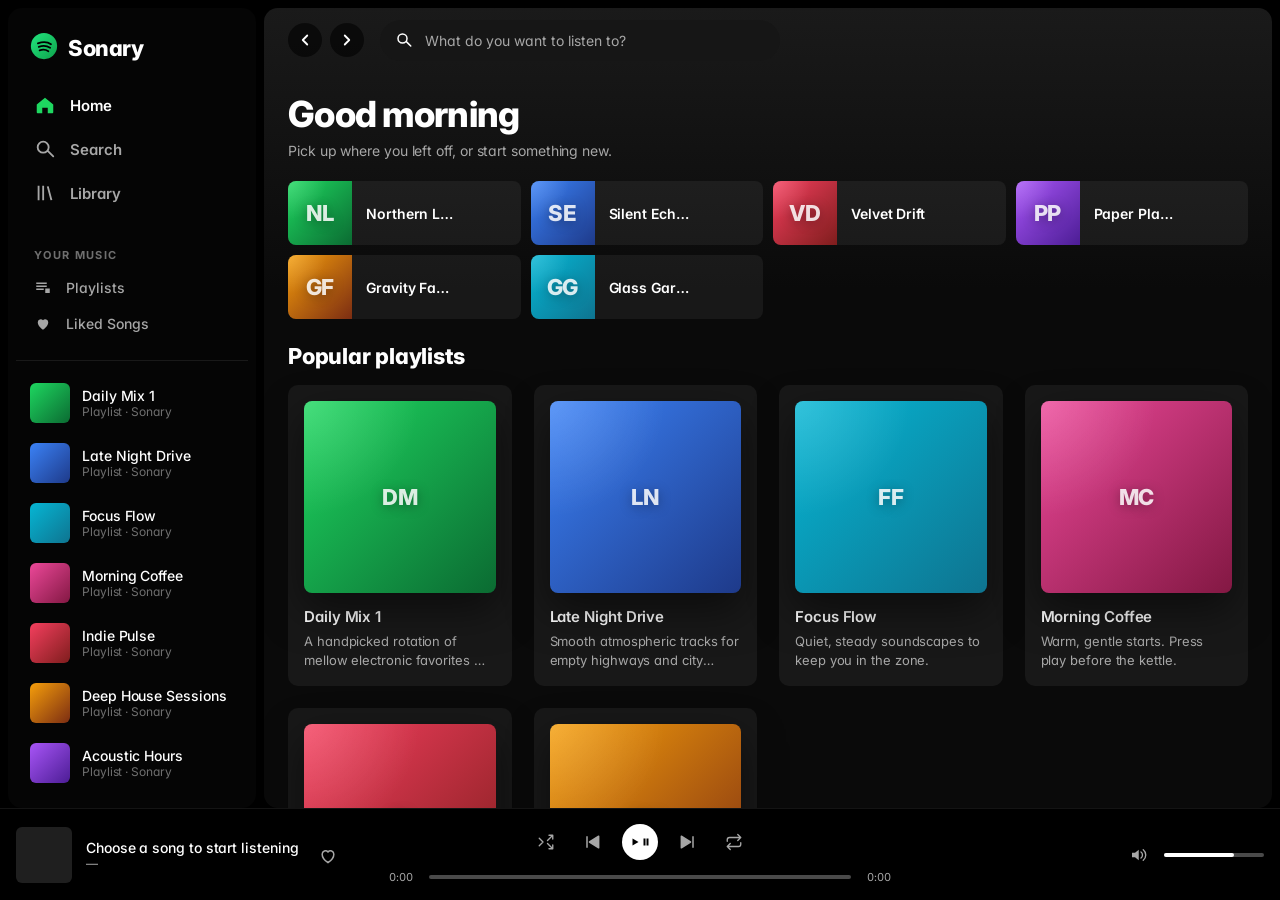
==== commit d727a933: "feat: add Sonary music player static site with full UI and player Co-authored-by: . <amingusejnli36@" ====
--- a/index.html
+++ b/index.html
@@ -1,257 +1,159 @@
 <!DOCTYPE html>
-<html lang="ru">
+<html lang="en">
 <head>
-  <meta charset="UTF-8">
-  <meta name="viewport" content="width=device-width, initial-scale=1.0, maximum-scale=1.0, user-scalable=no">
-  <title>CinePlay Drive - Premium Catalog: Movies, Games & Supercars</title>
-  <meta name="description" content="KinoPlay - Современный интерактивный каталог фильмов, видеоигр и спортивных суперкаров. Изысканный дизайн и поддержка двух языков.">
-  <meta name="keywords" content="movies, games, supercars, catalog, kinopoisk, кинопоиск, фильмы, игры, суперкары, автомобили">
-  
-  <!-- FontAwesome Icons -->
-  <link rel="stylesheet" href="https://cdnjs.cloudflare.com/ajax/libs/font-awesome/6.4.0/css/all.min.css">
-  
-  <!-- Custom Stylesheet -->
-  <link rel="stylesheet" href="style.css">
+  <meta charset="UTF-8" />
+  <meta name="viewport" content="width=device-width, initial-scale=1.0" />
+  <meta name="theme-color" content="#000000" />
+  <title>Sonary — Music for everyone</title>
+  <link rel="preconnect" href="https://fonts.googleapis.com" />
+  <link rel="preconnect" href="https://fonts.gstatic.com" crossorigin />
+  <link href="https://fonts.googleapis.com/css2?family=Inter:wght@300;400;500;600;700;800;900&display=swap" rel="stylesheet" />
+  <link rel="stylesheet" href="style.css" />
+  <link rel="icon" href="assets/favicon.svg" type="image/svg+xml" />
 </head>
 <body>
+  <div class="app">
+    <!-- Sidebar -->
+    <aside class="sidebar" id="sidebar">
+      <div class="brand">
+        <div class="brand-mark" aria-hidden="true">
+          <svg viewBox="0 0 32 32" width="28" height="28">
+            <defs>
+              <linearGradient id="brandGrad" x1="0" y1="0" x2="1" y2="1">
+                <stop offset="0%" stop-color="#22e57e"/>
+                <stop offset="100%" stop-color="#0ea34c"/>
+              </linearGradient>
+            </defs>
+            <circle cx="16" cy="16" r="15" fill="url(#brandGrad)"/>
+            <path d="M9 13c5-2 11-2 15 1M10 17c4-1.5 9-1.5 13 1M11 21c3-1 7-1 10 1" stroke="#000" stroke-width="2" stroke-linecap="round" fill="none"/>
+          </svg>
+        </div>
+        <span class="brand-name">Sonary</span>
+      </div>
 
-  <!-- ==================== HEADER / NAVBAR ==================== -->
-  <header>
-    <div class="header-container">
-      <a href="#" class="logo-wrapper" onclick="window.scrollTo({top: 0, behavior: 'smooth'}); return false;">
-        <div class="logo-icon">C</div>
-        <span class="logo-text text-accent-gradient">CinePlay Drive</span>
-      </a>
-      
-      <!-- Nav Links -->
-      <ul class="nav-links glass">
-        <li><a href="#" id="nav-movies-link" data-category="movies">Фильмы</a></li>
-        <li><a href="#" id="nav-games-link" data-category="games">Игры</a></li>
-        <li><a href="#" id="nav-cars-link" data-category="cars">Суперкары</a></li>
-        <li><a href="#" id="nav-watchlist-link"><i class="far fa-bookmark"></i> Избранное</a></li>
-      </ul>
-      
-      <!-- Actions -->
-      <div class="header-actions">
-        <!-- Search -->
-        <div class="search-container">
-          <input type="text" placeholder="Искать фильмы, игры, тачки..." autocomplete="off">
-          <i class="fas fa-search search-icon"></i>
+      <nav class="nav-primary">
+        <button class="nav-item active" data-route="home">
+          <svg viewBox="0 0 24 24" width="22" height="22"><path d="M3 11.5 12 4l9 7.5V20a1 1 0 0 1-1 1h-5v-6h-6v6H4a1 1 0 0 1-1-1z" fill="currentColor"/></svg>
+          <span>Home</span>
+        </button>
+        <button class="nav-item" data-route="search">
+          <svg viewBox="0 0 24 24" width="22" height="22"><path d="M10 4a6 6 0 1 1 0 12 6 6 0 0 1 0-12m11 16-5.2-5.2" stroke="currentColor" stroke-width="2" fill="none" stroke-linecap="round"/></svg>
+          <span>Search</span>
+        </button>
+        <button class="nav-item" data-route="library">
+          <svg viewBox="0 0 24 24" width="22" height="22"><path d="M4 4h2v16H4zM9 4h2v16H9zM14 5l2-.5 4 15-2 .5z" fill="currentColor"/></svg>
+          <span>Library</span>
+        </button>
+      </nav>
+
+      <div class="nav-section">
+        <div class="nav-section-title">Your Music</div>
+        <button class="nav-item small" data-route="playlists">
+          <svg viewBox="0 0 24 24" width="18" height="18"><path d="M3 6h14v2H3zm0 4h14v2H3zm0 4h10v2H3zm12 0h6v6h-6z" fill="currentColor"/></svg>
+          <span>Playlists</span>
+        </button>
+        <button class="nav-item small" data-route="liked">
+          <svg viewBox="0 0 24 24" width="18" height="18"><path d="M12 21s-7-4.35-7-10a4 4 0 0 1 7-2.65A4 4 0 0 1 19 11c0 5.65-7 10-7 10z" fill="currentColor"/></svg>
+          <span>Liked Songs</span>
+        </button>
+      </div>
+
+      <div class="sidebar-playlists" id="sidebarPlaylists"></div>
+    </aside>
+
+    <!-- Main view -->
+    <main class="main" id="main">
+      <header class="topbar">
+        <div class="topbar-nav">
+          <button class="round-btn" id="backBtn" aria-label="Back">
+            <svg viewBox="0 0 24 24" width="18" height="18"><path d="M15 6l-6 6 6 6" stroke="currentColor" stroke-width="2.4" fill="none" stroke-linecap="round" stroke-linejoin="round"/></svg>
+          </button>
+          <button class="round-btn" id="fwdBtn" aria-label="Forward">
+            <svg viewBox="0 0 24 24" width="18" height="18"><path d="M9 6l6 6-6 6" stroke="currentColor" stroke-width="2.4" fill="none" stroke-linecap="round" stroke-linejoin="round"/></svg>
+          </button>
         </div>
-        
-        <!-- Watchlist Trigger -->
-        <button class="btn-watchlist-toggle" title="Watchlist">
-          <i class="far fa-bookmark"></i>
-          <span class="watchlist-badge">0</span>
+        <div class="topbar-search" id="topbarSearch" hidden>
+          <svg viewBox="0 0 24 24" width="18" height="18"><path d="M10 4a6 6 0 1 1 0 12 6 6 0 0 1 0-12m11 16-5.2-5.2" stroke="currentColor" stroke-width="2" fill="none" stroke-linecap="round"/></svg>
+          <input type="text" id="searchInput" placeholder="What do you want to listen to?" autocomplete="off" />
+        </div>
+      </header>
+
+      <section class="view" id="view"></section>
+    </main>
+  </div>
+
+  <!-- Player -->
+  <footer class="player" id="player">
+    <div class="player-track">
+      <div class="cover" id="playerCover"></div>
+      <div class="player-meta">
+        <div class="track-title" id="playerTitle">Choose a song to start listening</div>
+        <div class="track-artist" id="playerArtist">—</div>
+      </div>
+      <button class="icon-btn like-btn" id="likeBtn" aria-label="Like">
+        <svg viewBox="0 0 24 24" width="20" height="20"><path d="M12 21s-7-4.35-7-10a4 4 0 0 1 7-2.65A4 4 0 0 1 19 11c0 5.65-7 10-7 10z" stroke="currentColor" stroke-width="1.8" fill="none"/></svg>
+      </button>
+    </div>
+
+    <div class="player-controls">
+      <div class="controls-row">
+        <button class="icon-btn" id="shuffleBtn" aria-label="Shuffle">
+          <svg viewBox="0 0 24 24" width="18" height="18"><path d="M16 3h5v5M21 3l-7 7M16 21h5v-5M21 21l-7-7M3 7l5 5-5 5" stroke="currentColor" stroke-width="1.8" fill="none" stroke-linecap="round" stroke-linejoin="round"/></svg>
         </button>
-        
-        <!-- Lang Switcher -->
-        <div class="lang-switcher">
-          <button class="lang-btn" id="lang-en">EN</button>
-          <button class="lang-btn active" id="lang-ru">RU</button>
+        <button class="icon-btn" id="prevBtn" aria-label="Previous">
+          <svg viewBox="0 0 24 24" width="22" height="22"><path d="M6 5v14M20 5L9 12l11 7z" stroke="currentColor" stroke-width="1.8" fill="currentColor" stroke-linejoin="round"/></svg>
+        </button>
+        <button class="play-btn" id="playBtn" aria-label="Play">
+          <svg viewBox="0 0 24 24" width="22" height="22" id="playIcon"><path d="M7 5l12 7-12 7z" fill="currentColor"/></svg>
+          <svg viewBox="0 0 24 24" width="22" height="22" id="pauseIcon" hidden><path d="M7 5h4v14H7zM13 5h4v14h-4z" fill="currentColor"/></svg>
+        </button>
+        <button class="icon-btn" id="nextBtn" aria-label="Next">
+          <svg viewBox="0 0 24 24" width="22" height="22"><path d="M18 5v14M4 5l11 7-11 7z" stroke="currentColor" stroke-width="1.8" fill="currentColor" stroke-linejoin="round"/></svg>
+        </button>
+        <button class="icon-btn" id="repeatBtn" aria-label="Repeat">
+          <svg viewBox="0 0 24 24" width="18" height="18"><path d="M17 2l4 4-4 4M3 11V9a3 3 0 0 1 3-3h15M7 22l-4-4 4-4M21 13v2a3 3 0 0 1-3 3H3" stroke="currentColor" stroke-width="1.8" fill="none" stroke-linecap="round" stroke-linejoin="round"/></svg>
+        </button>
+      </div>
+      <div class="progress-row">
+        <span class="time" id="currentTime">0:00</span>
+        <div class="progress" id="progress">
+          <div class="progress-bar"><div class="progress-fill" id="progressFill"></div><div class="progress-handle" id="progressHandle"></div></div>
         </div>
-        
-        <!-- Burger menu for mobile -->
-        <div class="burger-menu">
-          <span class="burger-bar"></span>
-          <span class="burger-bar"></span>
-          <span class="burger-bar"></span>
-        </div>
+        <span class="time" id="totalTime">0:00</span>
       </div>
     </div>
-  </header>
 
-  <!-- ==================== HERO SECTION (SLIDER) ==================== -->
-  <section class="hero">
-    <div class="hero-slider">
-      <!-- Slides injected by JS -->
-    </div>
-    <div class="hero-controls">
-      <!-- Dots injected by JS -->
-    </div>
-  </section>
-
-  <!-- ==================== MAIN CONTENT ==================== -->
-  <main>
-    <!-- Filter and Sort Bar -->
-    <section class="filter-bar">
-      <div class="category-selector">
-        <button class="category-btn active" data-category="all">Все категории</button>
-        <button class="category-btn" data-category="movies">Фильмы</button>
-        <button class="category-btn" data-category="games">Игры</button>
-        <button class="category-btn" data-category="cars">Машины</button>
-      </div>
-      
-      <div class="filters-wrapper">
-        <div class="filter-controls">
-          <!-- Genre Filter -->
-          <div class="select-wrapper">
-            <select id="filter-genre" class="filter-select">
-              <option value="all" id="label-genre-all">Жанр: Все</option>
-              <!-- Genres dynamically added -->
-            </select>
-          </div>
-          
-          <!-- Year Filter -->
-          <div class="select-wrapper">
-            <select id="filter-year" class="filter-select">
-              <option value="all" id="label-year-all">Год: Все</option>
-              <!-- Year ranges dynamically added -->
-            </select>
-          </div>
-          
-          <!-- Sort -->
-          <div class="select-wrapper">
-            <select id="sort-by" class="filter-select">
-              <option value="rating" id="sort-rating-label">Сначала высокий рейтинг</option>
-              <option value="year" id="sort-year-label">Сначала новые</option>
-              <option value="alphabetical" id="sort-alpha-label">По алфавиту</option>
-            </select>
-          </div>
-        </div>
-        
-        <div class="catalog-info" id="items-found">
-          <span>0</span> объектов найдено
-        </div>
-      </div>
-    </section>
-
-    <!-- Catalog Card Grid -->
-    <section class="catalog-grid">
-      <!-- Cards / Skeletons injected by JS -->
-    </section>
-  </main>
-
-  <!-- ==================== WATCHLIST DRAWER (SIDEBAR) ==================== -->
-  <div class="watchlist-backdrop"></div>
-  <aside class="watchlist-drawer glass">
-    <div class="watchlist-header">
-      <h2 id="watchlist-drawer-title"><i class="fas fa-bookmark"></i> Мое Избранное</h2>
-      <button class="btn-close" id="watchlist-close" title="Close">
-        <i class="fas fa-times"></i>
+    <div class="player-extra">
+      <button class="icon-btn" id="muteBtn" aria-label="Mute">
+        <svg viewBox="0 0 24 24" width="18" height="18" id="volIcon"><path d="M4 9v6h4l5 4V5L8 9H4z" fill="currentColor"/><path d="M16 8a5 5 0 0 1 0 8M19 5a9 9 0 0 1 0 14" stroke="currentColor" stroke-width="1.8" fill="none" stroke-linecap="round"/></svg>
       </button>
-    </div>
-    <div class="watchlist-content">
-      <!-- Saved items injected by JS -->
-    </div>
-  </aside>
-
-  <!-- ==================== DETAILS MODAL ==================== -->
-  <div class="modal" id="details-modal">
-    <div class="modal-backdrop"></div>
-    <div class="modal-container glass">
-      <button class="modal-close-btn" title="Close modal">
-        <i class="fas fa-times"></i>
-      </button>
-      
-      <!-- Modal Hero Header -->
-      <div class="modal-hero">
-        <div class="modal-hero-bg"></div>
-        <div class="modal-hero-overlay"></div>
-        <div class="modal-hero-content">
-          <div class="modal-poster-wrapper">
-            <img class="modal-poster" src="" alt="Poster">
-          </div>
-          <div class="modal-title-area">
-            <h2 class="modal-title">Dune</h2>
-            <div class="modal-meta-row">
-              <span class="modal-category-badge badge badge-primary">Movie</span>
-              <span>•</span>
-              <span class="modal-year-val">2024</span>
-              <span>•</span>
-              <span class="modal-rating"><i class="fas fa-star"></i> <span class="modal-rating-val">8.8</span></span>
-            </div>
-          </div>
-        </div>
-      </div>
-      
-      <!-- Modal Body -->
-      <div class="modal-body">
-        <div class="modal-main">
-          <!-- Description -->
-          <div class="modal-section">
-            <p class="modal-desc"></p>
-          </div>
-          
-          <!-- Specifications / Cast -->
-          <div class="modal-section">
-            <h3 class="modal-section-title" id="modal-section-specs">Характеристики и детали</h3>
-            <table class="specs-table">
-              <!-- Specs row added by JS -->
-            </table>
-          </div>
-          
-          <!-- YouTube Trailer -->
-          <div class="modal-section">
-            <h3 class="modal-section-title" id="modal-section-trailer"><i class="fab fa-youtube"></i> Трейлер</h3>
-            <div class="trailer-container">
-              <iframe class="trailer-frame" src="" allow="accelerometer; autoplay; clipboard-write; encrypted-media; gyroscope; picture-in-picture; web-share" allowfullscreen></iframe>
-            </div>
-          </div>
-          
-          <!-- Reviews Section -->
-          <div class="modal-section">
-            <h3 class="modal-section-title" id="modal-section-reviews">Отзывы пользователей</h3>
-            <div class="reviews-container">
-              <!-- Reviews injected by JS -->
-            </div>
-          </div>
-        </div>
-        
-        <!-- Right Column / Add Review Form -->
-        <aside class="modal-sidebar">
-          <form class="review-form" id="add-review-form">
-            <h3 class="modal-section-title" id="label-review-form" style="margin-bottom: 5px;">Оставить отзыв</h3>
-            
-            <div class="form-group">
-              <label for="review-author-input" id="label-your-name">Ваше имя</label>
-              <input type="text" id="review-author-input" class="form-input" required placeholder="John Doe">
-            </div>
-            
-            <div class="form-group">
-              <label id="label-your-rating">Ваша оценка</label>
-              <div class="star-rating-select">
-                <!-- Stars added dynamically by JS -->
-              </div>
-            </div>
-            
-            <div class="form-group">
-              <textarea id="review-text-area" class="form-textarea" required placeholder="Поделитесь своим мнением..."></textarea>
-            </div>
-            
-            <button type="submit" class="btn btn-primary" id="submit-review-btn" style="width: 100%; justify-content: center;">
-              Оставить отзыв
-            </button>
-          </form>
-        </aside>
-        
-        <!-- Similar Recommendations (Full width bottom in grid layout) -->
-        <div class="similar-grid">
-          <h3 class="modal-section-title" id="modal-section-similar">Вам также может понравиться</h3>
-          <div class="similar-items">
-            <!-- Similar items added dynamically by JS -->
-          </div>
-        </div>
-      </div>
-    </div>
-  </div>
-
-  <!-- ==================== FOOTER ==================== -->
-  <footer>
-    <div class="footer-container">
-      <div class="footer-logo">
-        <div class="logo-icon">C</div>
-        <span class="footer-logo-text text-accent-gradient">CinePlay Drive</span>
-      </div>
-      <p class="footer-desc">Мини-Кинопоиск. Премиальный каталог, созданный с любовью к кино, играм и суперкарам.</p>
-      <div class="footer-copyright">
-        &copy; 2026 CinePlay Drive. All Rights Reserved. Crafted for pairs.
+      <div class="volume" id="volume">
+        <div class="volume-bar"><div class="volume-fill" id="volumeFill"></div><div class="volume-handle" id="volumeHandle"></div></div>
       </div>
     </div>
   </footer>
 
-  <!-- ==================== LOGIC SCRIPTS ==================== -->
-  <script src="data.js"></script>
-  <script src="app.js"></script>
+  <!-- Mobile bottom nav -->
+  <nav class="mobile-nav" id="mobileNav">
+    <button class="m-nav-item active" data-route="home">
+      <svg viewBox="0 0 24 24" width="22" height="22"><path d="M3 11.5 12 4l9 7.5V20a1 1 0 0 1-1 1h-5v-6h-6v6H4a1 1 0 0 1-1-1z" fill="currentColor"/></svg>
+      <span>Home</span>
+    </button>
+    <button class="m-nav-item" data-route="search">
+      <svg viewBox="0 0 24 24" width="22" height="22"><path d="M10 4a6 6 0 1 1 0 12 6 6 0 0 1 0-12m11 16-5.2-5.2" stroke="currentColor" stroke-width="2" fill="none" stroke-linecap="round"/></svg>
+      <span>Search</span>
+    </button>
+    <button class="m-nav-item" data-route="library">
+      <svg viewBox="0 0 24 24" width="22" height="22"><path d="M4 4h2v16H4zM9 4h2v16H9zM14 5l2-.5 4 15-2 .5z" fill="currentColor"/></svg>
+      <span>Library</span>
+    </button>
+    <button class="m-nav-item" data-route="liked">
+      <svg viewBox="0 0 24 24" width="22" height="22"><path d="M12 21s-7-4.35-7-10a4 4 0 0 1 7-2.65A4 4 0 0 1 19 11c0 5.65-7 10-7 10z" fill="currentColor"/></svg>
+      <span>Liked</span>
+    </button>
+  </nav>
+
+  <audio id="audio" preload="metadata"></audio>
+  <script src="script.js"></script>
 </body>
 </html>
--- a/style.css
+++ b/style.css
@@ -1,1691 +1,926 @@
-@import url('https://fonts.googleapis.com/css2?family=Outfit:wght@300;400;500;600;700;800&family=Space+Grotesk:wght@400;500;600;700&display=swap');
-
-/* ==================== DESIGN SYSTEM & VARS ==================== */
+/* ====== Reset & base ====== */
+*, *::before, *::after { box-sizing: border-box; }
+html, body { margin: 0; padding: 0; height: 100%; }
+button { font: inherit; color: inherit; background: none; border: 0; cursor: pointer; }
+input { font: inherit; color: inherit; }
+a { color: inherit; text-decoration: none; }
+img { display: block; max-width: 100%; }
+
 :root {
-  --font-sans: 'Outfit', sans-serif;
-  --font-mono: 'Space Grotesk', sans-serif;
-  
-  /* Color Palette */
-  --bg-main: #06070b;
-  --bg-surface: rgba(15, 18, 30, 0.45);
-  --bg-surface-solid: #0d101a;
-  --bg-surface-hover: rgba(28, 32, 54, 0.65);
-  
-  --accent-primary: #8b5cf6; /* Neon Purple */
-  --accent-primary-glow: rgba(139, 92, 246, 0.3);
-  --accent-secondary: #ec4899; /* Hot Pink */
-  --accent-secondary-glow: rgba(236, 72, 153, 0.35);
-  --accent-cyan: #06b6d4; /* Neon Cyan */
-  --accent-orange: #f97316; /* Neon Orange */
-  
-  --text-primary: #ffffff;
-  --text-secondary: #94a3b8;
-  --text-muted: #64748b;
-  
-  /* Glassmorphism */
-  --glass-border: rgba(255, 255, 255, 0.08);
-  --glass-border-light: rgba(255, 255, 255, 0.15);
-  --glass-bg: rgba(13, 16, 26, 0.7);
-  --glass-shadow: 0 8px 32px 0 rgba(0, 0, 0, 0.5);
-  --glass-blur: 16px;
-  
-  /* Animations */
-  --transition-fast: 0.2s cubic-bezier(0.4, 0, 0.2, 1);
-  --transition-normal: 0.4s cubic-bezier(0.25, 0.8, 0.25, 1);
-  --transition-slow: 0.6s cubic-bezier(0.25, 0.8, 0.25, 1);
-  
-  --border-radius-sm: 8px;
-  --border-radius-md: 16px;
-  --border-radius-lg: 24px;
-  --border-radius-full: 9999px;
-  
-  --max-width: 1440px;
-}
-
-/* ==================== GLOBAL STYLES ==================== */
-* {
-  box-sizing: border-box;
-  margin: 0;
-  padding: 0;
+  --bg: #000000;
+  --bg-elev: #0c0c0c;
+  --bg-elev-2: #161616;
+  --bg-card: #181818;
+  --bg-card-hover: #232323;
+  --bg-sidebar: #050505;
+  --bg-row-hover: rgba(255,255,255,0.06);
+  --text: #ffffff;
+  --text-muted: #a7a7a7;
+  --text-dim: #6f6f6f;
+  --border: rgba(255,255,255,0.08);
+  --accent: #1ed760;
+  --accent-strong: #22e57e;
+  --accent-soft: rgba(30, 215, 96, 0.12);
+  --shadow-soft: 0 8px 24px rgba(0,0,0,0.5);
+  --shadow-card: 0 16px 40px rgba(0,0,0,0.5);
+  --radius-sm: 6px;
+  --radius-md: 10px;
+  --radius-lg: 14px;
+  --radius-xl: 20px;
+  --header-h: 64px;
+  --player-h: 92px;
+  --sidebar-w: 248px;
+  --transition: 200ms cubic-bezier(.2,.7,.3,1);
+}
+
+body {
+  font-family: 'Inter', system-ui, -apple-system, Segoe UI, Roboto, sans-serif;
+  background: var(--bg);
+  color: var(--text);
   -webkit-font-smoothing: antialiased;
   -moz-osx-font-smoothing: grayscale;
-}
-
-html {
-  scroll-behavior: smooth;
-  font-size: 16px;
-}
-
-body {
-  font-family: var(--font-sans);
-  background-color: var(--bg-main);
-  color: var(--text-primary);
-  min-height: 100vh;
-  overflow-x: hidden;
-  position: relative;
-  line-height: 1.5;
-}
-
-/* Ambient glow backdrops */
-body::before {
-  content: "";
-  position: absolute;
-  top: -10%;
-  left: 10%;
-  width: 50vw;
-  height: 50vw;
-  background: radial-gradient(circle, var(--accent-primary-glow) 0%, transparent 70%);
-  z-index: -1;
-  pointer-events: none;
-  filter: blur(80px);
-}
-
-body::after {
-  content: "";
-  position: absolute;
-  bottom: 20%;
-  right: 5%;
-  width: 40vw;
-  height: 40vw;
-  background: radial-gradient(circle, var(--accent-secondary-glow) 0%, transparent 60%);
-  z-index: -1;
-  pointer-events: none;
-  filter: blur(100px);
-}
-
-a {
-  color: inherit;
-  text-decoration: none;
-}
-
-button, input, select, textarea {
-  font-family: inherit;
-  background: none;
-  border: none;
-  color: inherit;
-}
-
-button {
-  cursor: pointer;
-}
-
-/* Custom Scrollbar */
-::-webkit-scrollbar {
-  width: 8px;
-  height: 8px;
-}
-
-::-webkit-scrollbar-track {
-  background: var(--bg-main);
-}
-
-::-webkit-scrollbar-thumb {
-  background: var(--bg-surface-solid);
-  border-radius: var(--border-radius-full);
-  border: 2px solid var(--bg-main);
-}
-
-::-webkit-scrollbar-thumb:hover {
-  background: var(--accent-primary);
-}
-
-/* Utilities */
-.glass {
-  background: var(--glass-bg);
-  backdrop-filter: blur(var(--glass-blur));
-  -webkit-backdrop-filter: blur(var(--glass-blur));
-  border: 1px solid var(--glass-border);
-  box-shadow: var(--glass-shadow);
-}
-
-.text-gradient {
-  background: linear-gradient(135deg, #ffffff 30%, var(--text-secondary) 100%);
-  -webkit-background-clip: text;
-  -webkit-text-fill-color: transparent;
-}
-
-.text-accent-gradient {
-  background: linear-gradient(135deg, var(--accent-primary) 0%, var(--accent-secondary) 100%);
-  -webkit-background-clip: text;
-  -webkit-text-fill-color: transparent;
-}
-
-.badge {
-  padding: 4px 10px;
-  border-radius: var(--border-radius-full);
-  font-size: 0.75rem;
-  font-weight: 600;
-  text-transform: uppercase;
-  letter-spacing: 0.05em;
-  display: inline-flex;
-  align-items: center;
-  gap: 4px;
-}
-
-.badge-primary {
-  background: var(--accent-primary-glow);
-  color: #c084fc;
-  border: 1px solid rgba(139, 92, 246, 0.3);
-}
-
-.badge-cyan {
-  background: rgba(6, 182, 212, 0.15);
-  color: #22d3ee;
-  border: 1px solid rgba(6, 182, 212, 0.3);
-}
-
-.badge-orange {
-  background: rgba(249, 115, 22, 0.15);
-  color: #fb923c;
-  border: 1px solid rgba(249, 115, 22, 0.3);
-}
-
-.badge-pink {
-  background: rgba(236, 72, 153, 0.15);
-  color: #f472b6;
-  border: 1px solid rgba(236, 72, 153, 0.3);
-}
-
-/* ==================== HEADER & NAV ==================== */
-header {
-  position: fixed;
-  top: 0;
-  left: 0;
-  width: 100%;
-  z-index: 100;
-  transition: var(--transition-normal);
-  padding: 20px 0;
-}
-
-header.scrolled {
-  padding: 12px 0;
-  background: rgba(6, 7, 11, 0.85);
-  backdrop-filter: blur(20px);
-  -webkit-backdrop-filter: blur(20px);
-  border-bottom: 1px solid var(--glass-border);
-  box-shadow: 0 4px 30px rgba(0, 0, 0, 0.3);
-}
-
-.header-container {
-  max-width: var(--max-width);
-  margin: 0 auto;
-  padding: 0 40px;
-  display: flex;
-  align-items: center;
-  justify-content: space-between;
-}
-
-.logo-wrapper {
-  display: flex;
-  align-items: center;
-  gap: 10px;
-}
-
-.logo-icon {
-  width: 38px;
-  height: 38px;
-  background: linear-gradient(135deg, var(--accent-primary), var(--accent-secondary));
-  border-radius: var(--border-radius-md);
-  display: flex;
-  align-items: center;
-  justify-content: center;
-  font-weight: 800;
-  font-size: 1.25rem;
-  box-shadow: 0 0 20px rgba(139, 92, 246, 0.4);
-}
-
-.logo-text {
-  font-family: var(--font-mono);
-  font-weight: 700;
-  font-size: 1.35rem;
-  letter-spacing: -0.5px;
-}
-
-.nav-links {
-  display: flex;
-  align-items: center;
-  gap: 30px;
-  list-style: none;
-}
-
-.nav-links a {
-  font-size: 0.95rem;
-  font-weight: 500;
-  color: var(--text-secondary);
-  transition: var(--transition-fast);
-  position: relative;
-  padding: 6px 0;
-}
-
-.nav-links a::after {
-  content: "";
-  position: absolute;
-  bottom: 0;
-  left: 0;
-  width: 0%;
-  height: 2px;
-  background: linear-gradient(90deg, var(--accent-primary), var(--accent-secondary));
-  transition: var(--transition-fast);
-  border-radius: var(--border-radius-full);
-}
-
-.nav-links a.active, .nav-links a:hover {
-  color: var(--text-primary);
-}
-
-.nav-links a.active::after, .nav-links a:hover::after {
-  width: 100%;
-}
-
-.header-actions {
-  display: flex;
-  align-items: center;
-  gap: 20px;
-}
-
-/* Search bar in header */
-.search-container {
-  position: relative;
-  width: 260px;
-  transition: var(--transition-normal);
-}
-
-.search-container input {
-  width: 100%;
-  padding: 10px 16px 10px 42px;
-  border-radius: var(--border-radius-full);
-  background: rgba(255, 255, 255, 0.05);
-  border: 1px solid var(--glass-border);
-  font-size: 0.9rem;
-  transition: var(--transition-normal);
-}
-
-.search-container input:focus {
-  outline: none;
-  background: rgba(255, 255, 255, 0.1);
-  border-color: var(--accent-primary);
-  box-shadow: 0 0 15px var(--accent-primary-glow);
-  width: 320px;
-}
-
-.search-icon {
-  position: absolute;
-  left: 15px;
-  top: 50%;
-  transform: translateY(-50%);
-  color: var(--text-secondary);
-  pointer-events: none;
-  font-size: 0.95rem;
-  transition: var(--transition-fast);
-}
-
-.search-container input:focus + .search-icon {
-  color: var(--accent-primary);
-}
-
-/* Watchlist Button */
-.btn-watchlist-toggle {
-  position: relative;
-  width: 42px;
-  height: 42px;
-  border-radius: var(--border-radius-full);
-  background: rgba(255, 255, 255, 0.05);
-  border: 1px solid var(--glass-border);
-  display: flex;
-  align-items: center;
-  justify-content: center;
-  font-size: 1.1rem;
-  transition: var(--transition-fast);
-}
-
-.btn-watchlist-toggle:hover {
-  background: rgba(255, 255, 255, 0.1);
-  border-color: var(--accent-secondary);
-  color: var(--accent-secondary);
-  box-shadow: 0 0 15px var(--accent-secondary-glow);
-}
-
-.watchlist-badge {
-  position: absolute;
-  top: -4px;
-  right: -4px;
-  background: linear-gradient(135deg, var(--accent-primary), var(--accent-secondary));
-  color: #fff;
-  font-size: 0.7rem;
-  font-weight: 700;
-  width: 18px;
-  height: 18px;
-  border-radius: 50%;
-  display: flex;
-  align-items: center;
-  justify-content: center;
-  border: 2px solid var(--bg-main);
-  animation: pulse-small 2s infinite;
-}
-
-/* Language Switcher */
-.lang-switcher {
-  display: flex;
-  align-items: center;
-  background: rgba(255, 255, 255, 0.05);
-  border: 1px solid var(--glass-border);
-  border-radius: var(--border-radius-full);
-  padding: 2px;
-}
-
-.lang-btn {
-  padding: 6px 12px;
-  font-size: 0.8rem;
-  font-weight: 700;
-  border-radius: var(--border-radius-full);
-  color: var(--text-secondary);
-  transition: var(--transition-fast);
-}
-
-.lang-btn.active {
-  background: linear-gradient(135deg, var(--accent-primary), var(--accent-secondary));
-  color: #fff;
-  box-shadow: 0 4px 10px var(--accent-primary-glow);
-}
-
-/* Mobile Menu Button */
-.burger-menu {
-  display: none;
-  flex-direction: column;
-  justify-content: space-between;
-  width: 24px;
-  height: 18px;
-  cursor: pointer;
-  z-index: 101;
-}
-
-.burger-bar {
-  height: 2px;
-  width: 100%;
-  background-color: var(--text-primary);
-  border-radius: var(--border-radius-full);
-  transition: var(--transition-fast);
-}
-
-/* ==================== HERO SECTION ==================== */
-.hero {
-  position: relative;
-  height: 80vh;
-  min-height: 550px;
-  max-height: 850px;
-  width: 100%;
-  overflow: hidden;
-  display: flex;
-  align-items: center;
-}
-
-.hero-slider {
-  position: absolute;
-  top: 0;
-  left: 0;
-  width: 100%;
-  height: 100%;
-  z-index: 1;
-}
-
-.hero-slide {
-  position: absolute;
-  top: 0;
-  left: 0;
-  width: 100%;
-  height: 100%;
-  opacity: 0;
-  visibility: hidden;
-  transition: opacity var(--transition-slow) ease-in-out, visibility var(--transition-slow);
-}
-
-.hero-slide.active {
-  opacity: 1;
-  visibility: visible;
-}
-
-.hero-backdrop {
-  position: absolute;
-  top: 0;
-  left: 0;
-  width: 100%;
-  height: 100%;
-  background-size: cover;
-  background-position: center 25%;
-  z-index: 1;
-}
-
-/* Immersive cinematic shading */
-.hero-overlay {
-  position: absolute;
-  top: 0;
-  left: 0;
-  width: 100%;
-  height: 100%;
-  background: linear-gradient(to right, rgba(6, 7, 11, 0.9) 25%, rgba(6, 7, 11, 0.4) 60%, rgba(6, 7, 11, 0.9) 100%),
-              linear-gradient(to bottom, rgba(6, 7, 11, 0.4) 0%, rgba(6, 7, 11, 0.8) 70%, rgba(6, 7, 11, 1) 100%);
-  z-index: 2;
-}
-
-.hero-content {
-  max-width: var(--max-width);
-  width: 100%;
-  margin: 0 auto;
-  padding: 0 40px;
-  position: relative;
-  z-index: 3;
-  display: flex;
-  flex-direction: column;
-  align-items: flex-start;
-  gap: 15px;
-  margin-top: 50px;
-}
-
-.hero-tag {
-  font-family: var(--font-mono);
-}
-
-.hero-title {
-  font-size: 4rem;
-  font-weight: 800;
-  line-height: 1.1;
-  max-width: 700px;
-  letter-spacing: -2px;
-}
-
-.hero-meta {
-  display: flex;
-  align-items: center;
-  gap: 20px;
-  margin: 5px 0 10px;
-}
-
-.hero-rating {
-  display: flex;
-  align-items: center;
-  gap: 6px;
-  font-weight: 700;
-  font-size: 1.1rem;
-  color: var(--accent-cyan);
-}
-
-.hero-rating i {
-  color: var(--accent-cyan);
-}
-
-.hero-desc {
-  font-size: 1.1rem;
-  color: var(--text-secondary);
-  max-width: 600px;
-  line-height: 1.6;
-}
-
-.hero-buttons {
-  display: flex;
-  align-items: center;
-  gap: 15px;
-  margin-top: 10px;
-}
-
-.btn {
-  padding: 12px 28px;
-  border-radius: var(--border-radius-full);
-  font-weight: 600;
-  font-size: 0.95rem;
-  display: inline-flex;
-  align-items: center;
+  font-feature-settings: "cv11","ss01";
+  letter-spacing: -0.005em;
+  overflow: hidden;
+}
+
+::selection { background: var(--accent); color: #000; }
+
+/* Scrollbar */
+::-webkit-scrollbar { width: 10px; height: 10px; }
+::-webkit-scrollbar-track { background: transparent; }
+::-webkit-scrollbar-thumb { background: #2a2a2a; border-radius: 8px; }
+::-webkit-scrollbar-thumb:hover { background: #3a3a3a; }
+
+/* ====== App layout ====== */
+.app {
+  display: grid;
+  grid-template-columns: var(--sidebar-w) 1fr;
+  height: calc(100vh - var(--player-h));
   gap: 8px;
-  transition: var(--transition-normal);
-}
-
-.btn-primary {
-  background: linear-gradient(135deg, var(--accent-primary), var(--accent-secondary));
-  color: #fff;
-  box-shadow: 0 8px 25px rgba(139, 92, 246, 0.4);
-}
-
-.btn-primary:hover {
-  transform: translateY(-3px);
-  box-shadow: 0 12px 30px rgba(139, 92, 246, 0.6);
-}
-
-.btn-secondary {
-  background: rgba(255, 255, 255, 0.08);
-  border: 1px solid var(--glass-border-light);
-  backdrop-filter: blur(10px);
-  color: #fff;
-}
-
-.btn-secondary:hover {
-  background: rgba(255, 255, 255, 0.15);
-  border-color: #fff;
-  transform: translateY(-3px);
-}
-
-.hero-controls {
-  position: absolute;
-  bottom: 40px;
-  right: 40px;
-  z-index: 5;
-  display: flex;
-  align-items: center;
-  gap: 12px;
-}
-
-.hero-dot {
-  width: 40px;
-  height: 4px;
-  background: rgba(255, 255, 255, 0.2);
-  border-radius: var(--border-radius-full);
-  cursor: pointer;
-  transition: var(--transition-fast);
-}
-
-.hero-dot.active {
-  background: var(--accent-primary);
-  width: 60px;
-  box-shadow: 0 0 10px var(--accent-primary-glow);
-}
-
-/* ==================== MAIN CONTENT & CATALOG ==================== */
-main {
-  max-width: var(--max-width);
-  margin: 0 auto;
-  padding: 60px 40px;
-  position: relative;
-  z-index: 4;
-}
-
-/* Filters and Categories */
-.filter-bar {
-  display: flex;
-  flex-direction: column;
-  gap: 25px;
-  margin-bottom: 45px;
-}
-
-.category-selector {
-  display: flex;
-  align-items: center;
-  gap: 15px;
-  overflow-x: auto;
-  padding-bottom: 5px;
-}
-
-.category-btn {
-  padding: 10px 24px;
-  border-radius: var(--border-radius-full);
-  background: rgba(255, 255, 255, 0.04);
-  border: 1px solid var(--glass-border);
-  font-size: 0.95rem;
-  font-weight: 600;
-  color: var(--text-secondary);
-  white-space: nowrap;
-  transition: var(--transition-normal);
-}
-
-.category-btn:hover {
-  background: rgba(255, 255, 255, 0.08);
-  color: var(--text-primary);
-  border-color: var(--glass-border-light);
-}
-
-.category-btn.active {
-  background: linear-gradient(135deg, var(--accent-primary), var(--accent-secondary));
-  color: #fff;
-  border-color: transparent;
-  box-shadow: 0 6px 20px rgba(139, 92, 246, 0.35);
-}
-
-.filters-wrapper {
-  display: flex;
-  align-items: center;
-  justify-content: space-between;
-  flex-wrap: wrap;
-  gap: 20px;
-}
-
-.filter-controls {
-  display: flex;
-  align-items: center;
-  flex-wrap: wrap;
-  gap: 15px;
-}
-
-.select-wrapper {
-  position: relative;
-}
-
-.filter-select {
-  padding: 10px 40px 10px 18px;
-  border-radius: var(--border-radius-full);
-  background: rgba(255, 255, 255, 0.04);
-  border: 1px solid var(--glass-border);
-  font-size: 0.9rem;
-  font-weight: 500;
-  color: var(--text-secondary);
-  appearance: none;
-  cursor: pointer;
-  transition: var(--transition-fast);
-}
-
-.filter-select:hover, .filter-select:focus {
-  background: rgba(255, 255, 255, 0.08);
-  color: #fff;
-  border-color: var(--glass-border-light);
-  outline: none;
-}
-
-.select-wrapper::after {
-  content: "▾";
-  position: absolute;
-  right: 18px;
-  top: 50%;
-  transform: translateY(-50%);
-  color: var(--text-secondary);
-  pointer-events: none;
-  font-size: 0.8rem;
-}
-
-.catalog-info {
-  font-size: 0.95rem;
-  color: var(--text-secondary);
-}
-
-.catalog-info span {
-  font-weight: 700;
-  color: var(--text-primary);
-}
-
-/* Catalog Card Grid */
-.catalog-grid {
-  display: grid;
-  grid-template-columns: repeat(auto-fill, minmax(280px, 1fr));
-  gap: 35px 25px;
-  transition: opacity var(--transition-normal);
-}
-
-.catalog-grid.loading {
-  opacity: 0.4;
-  pointer-events: none;
-}
-
-/* Catalog Card */
-.card {
-  position: relative;
-  border-radius: var(--border-radius-lg);
-  overflow: hidden;
-  transition: var(--transition-normal);
-  display: flex;
-  flex-direction: column;
-  height: 100%;
-}
-
-.card-media {
-  position: relative;
-  width: 100%;
-  padding-top: 140%; /* Cinematic Poster Aspect Ratio */
-  overflow: hidden;
-  border-radius: var(--border-radius-lg);
-}
-
-.card-img {
-  position: absolute;
-  top: 0;
-  left: 0;
-  width: 100%;
-  height: 100%;
-  object-fit: cover;
-  transition: transform var(--transition-slow);
-}
-
-.card-overlay {
-  position: absolute;
-  top: 0;
-  left: 0;
-  width: 100%;
-  height: 100%;
-  background: linear-gradient(to bottom, rgba(0, 0, 0, 0) 30%, rgba(6, 7, 11, 0.95) 90%);
-  opacity: 0.85;
-  transition: opacity var(--transition-normal);
-}
-
-.card-actions {
-  position: absolute;
-  top: 15px;
-  right: 15px;
-  display: flex;
-  flex-direction: column;
-  gap: 8px;
-  opacity: 0;
-  transform: translateX(15px);
-  transition: var(--transition-normal);
-  z-index: 10;
-}
-
-.card-btn {
-  width: 38px;
-  height: 38px;
-  border-radius: 50%;
-  background: rgba(13, 16, 26, 0.8);
-  backdrop-filter: blur(8px);
-  -webkit-backdrop-filter: blur(8px);
-  border: 1px solid var(--glass-border);
-  display: flex;
-  align-items: center;
-  justify-content: center;
-  font-size: 0.95rem;
-  transition: var(--transition-fast);
-}
-
-.card-btn:hover {
-  background: var(--accent-primary);
-  border-color: transparent;
-  box-shadow: 0 0 10px var(--accent-primary-glow);
-}
-
-.card-btn.active {
-  background: var(--accent-secondary);
-  border-color: transparent;
-  color: #fff;
-  box-shadow: 0 0 10px var(--accent-secondary-glow);
-}
-
-.card-rating {
-  position: absolute;
-  bottom: 20px;
-  left: 20px;
-  z-index: 5;
-  display: flex;
-  align-items: center;
-  gap: 5px;
-  font-size: 1rem;
-  font-weight: 700;
-  color: #22d3ee;
-}
-
-/* Card Info (Outside poster or overlay bottom) */
-.card-info {
-  padding: 15px 5px 5px;
+  padding: 8px;
+  padding-bottom: 0;
+  background: #000;
+}
+
+/* ====== Sidebar ====== */
+.sidebar {
+  background: var(--bg-sidebar);
+  border-radius: var(--radius-lg);
+  padding: 18px 8px;
   display: flex;
   flex-direction: column;
   gap: 6px;
-  flex-grow: 1;
-}
-
-.card-meta {
-  display: flex;
-  align-items: center;
+  overflow: hidden;
+  min-height: 0;
+}
+
+.brand {
+  display: flex;
+  align-items: center;
+  gap: 10px;
+  padding: 6px 14px 14px;
+}
+
+.brand-name {
+  font-weight: 800;
+  font-size: 22px;
+  letter-spacing: -0.02em;
+}
+
+.nav-primary {
+  display: flex;
+  flex-direction: column;
+  gap: 2px;
+  padding: 0 4px;
+}
+
+.nav-item {
+  display: flex;
+  align-items: center;
+  gap: 14px;
+  padding: 10px 14px;
+  border-radius: 8px;
+  color: var(--text-muted);
+  font-weight: 600;
+  font-size: 15px;
+  text-align: left;
+  width: 100%;
+  transition: background var(--transition), color var(--transition), transform var(--transition);
+}
+.nav-item svg { flex-shrink: 0; }
+.nav-item:hover { color: var(--text); background: rgba(255,255,255,0.04); }
+.nav-item.active { color: var(--text); }
+.nav-item.active svg { color: var(--accent); }
+.nav-item.small {
+  padding: 8px 14px;
+  font-size: 14px;
+  font-weight: 500;
+}
+
+.nav-section {
+  margin-top: 18px;
+  padding: 0 4px;
+  display: flex;
+  flex-direction: column;
+  gap: 2px;
+}
+.nav-section-title {
+  font-size: 11px;
+  text-transform: uppercase;
+  letter-spacing: 0.12em;
+  color: var(--text-dim);
+  padding: 10px 14px 6px;
+  font-weight: 700;
+}
+
+.sidebar-playlists {
+  margin-top: 14px;
+  padding: 14px 4px 0;
+  border-top: 1px solid var(--border);
+  overflow-y: auto;
+  display: flex;
+  flex-direction: column;
+  gap: 4px;
+  min-height: 0;
+}
+.side-playlist {
+  display: flex;
+  align-items: center;
+  gap: 12px;
+  padding: 8px 10px;
+  border-radius: 8px;
+  cursor: pointer;
+  transition: background var(--transition);
+}
+.side-playlist:hover { background: rgba(255,255,255,0.04); }
+.side-playlist .mini-cover {
+  width: 40px; height: 40px;
+  border-radius: 6px;
+  flex-shrink: 0;
+  background: linear-gradient(135deg,#1ed760,#0b6b32);
+}
+.side-playlist .mini-meta { min-width: 0; }
+.side-playlist .mini-title {
+  font-size: 14px;
+  font-weight: 500;
+  white-space: nowrap;
+  overflow: hidden;
+  text-overflow: ellipsis;
+}
+.side-playlist .mini-sub {
+  font-size: 12px;
+  color: var(--text-dim);
+}
+
+/* ====== Main ====== */
+.main {
+  background: linear-gradient(180deg, #1a1a1a 0%, #0a0a0a 280px, #0a0a0a 100%);
+  border-radius: var(--radius-lg);
+  position: relative;
+  overflow: hidden;
+  display: flex;
+  flex-direction: column;
+  min-width: 0;
+}
+
+.topbar {
+  display: flex;
+  align-items: center;
+  gap: 16px;
+  padding: 14px 24px;
+  height: var(--header-h);
+  background: rgba(0,0,0,0);
+  position: sticky;
+  top: 0;
+  z-index: 10;
+  transition: background var(--transition);
+}
+.topbar.scrolled { background: rgba(12,12,12,0.85); backdrop-filter: blur(20px); }
+.topbar-nav { display: flex; gap: 8px; }
+
+.round-btn {
+  width: 34px; height: 34px;
+  background: rgba(0,0,0,0.6);
+  border-radius: 50%;
+  display: inline-flex;
+  align-items: center;
+  justify-content: center;
+  color: #fff;
+  transition: transform var(--transition), background var(--transition);
+}
+.round-btn:hover { background: #000; transform: scale(1.04); }
+
+.topbar-search {
+  flex: 1;
+  max-width: 400px;
+  display: flex;
+  align-items: center;
+  gap: 10px;
+  padding: 10px 14px;
+  background: var(--bg-elev-2);
+  border-radius: 999px;
+  border: 1px solid transparent;
+  transition: border-color var(--transition), background var(--transition);
+}
+.topbar-search:focus-within {
+  border-color: rgba(255,255,255,0.4);
+  background: #1f1f1f;
+}
+.topbar-search input {
+  flex: 1;
+  background: none;
+  border: 0;
+  outline: 0;
+  font-size: 14px;
+  color: #fff;
+}
+.topbar-search input::placeholder { color: var(--text-muted); }
+
+.view {
+  padding: 8px 24px 32px;
+  overflow-y: auto;
+  flex: 1;
+  min-height: 0;
+}
+
+/* ====== Common ====== */
+.section-title {
+  font-size: 22px;
+  font-weight: 800;
+  letter-spacing: -0.01em;
+  margin: 24px 0 16px;
+}
+.section-head {
+  display: flex;
+  align-items: baseline;
   justify-content: space-between;
-  font-size: 0.8rem;
+  margin: 24px 0 16px;
+}
+.section-head .section-title { margin: 0; }
+.section-head .see-all {
+  font-size: 12px;
+  font-weight: 700;
+  text-transform: uppercase;
+  letter-spacing: 0.1em;
+  color: var(--text-muted);
+}
+.section-head .see-all:hover { color: var(--text); text-decoration: underline; }
+
+/* Hero / greeting */
+.hero {
+  display: flex;
+  flex-direction: column;
+  gap: 6px;
+  padding: 12px 0 4px;
+  animation: fadeUp .5s var(--transition) both;
+}
+.hero h1 {
+  font-size: 36px;
+  font-weight: 800;
+  letter-spacing: -0.02em;
+  margin: 0;
+}
+.hero p {
+  color: var(--text-muted);
+  margin: 0;
+  font-size: 14px;
+}
+
+/* Quick picks */
+.quick-grid {
+  display: grid;
+  grid-template-columns: repeat(auto-fill, minmax(220px, 1fr));
+  gap: 10px;
+  margin-top: 18px;
+}
+.quick-card {
+  display: flex;
+  align-items: center;
+  gap: 14px;
+  background: rgba(255,255,255,0.06);
+  border-radius: 8px;
+  overflow: hidden;
+  padding-right: 12px;
+  cursor: pointer;
+  transition: background var(--transition);
+  position: relative;
+}
+.quick-card:hover { background: rgba(255,255,255,0.12); }
+.quick-card .cover-sq {
+  width: 64px; height: 64px;
+  flex-shrink: 0;
+}
+.quick-card .qc-title {
   font-weight: 600;
-  color: var(--text-secondary);
-}
-
-.card-title {
-  font-size: 1.2rem;
-  font-weight: 700;
+  font-size: 14px;
+  white-space: nowrap;
+  overflow: hidden;
+  text-overflow: ellipsis;
+}
+.quick-card .qc-play {
+  margin-left: auto;
+  width: 44px; height: 44px;
+  border-radius: 50%;
+  background: var(--accent);
+  color: #000;
+  display: inline-flex; align-items: center; justify-content: center;
+  opacity: 0;
+  transform: translateY(8px);
+  transition: opacity var(--transition), transform var(--transition), background var(--transition);
+  box-shadow: 0 8px 16px rgba(0,0,0,0.4);
+}
+.quick-card:hover .qc-play { opacity: 1; transform: translateY(0); }
+.quick-card .qc-play:hover { background: var(--accent-strong); transform: scale(1.05); }
+
+/* Cards row */
+.cards {
+  display: grid;
+  grid-template-columns: repeat(auto-fill, minmax(180px, 1fr));
+  gap: 22px;
+}
+.card {
+  background: var(--bg-card);
+  border-radius: var(--radius-md);
+  padding: 16px;
+  cursor: pointer;
+  transition: background var(--transition), transform var(--transition);
+  position: relative;
+  animation: fadeUp .5s var(--transition) both;
+}
+.card:hover { background: var(--bg-card-hover); }
+.card .cover-sq {
+  width: 100%;
+  aspect-ratio: 1;
+  border-radius: 8px;
+  margin-bottom: 14px;
+  position: relative;
+  overflow: hidden;
+  box-shadow: var(--shadow-card);
+}
+.card .card-title {
+  font-weight: 600;
+  font-size: 15px;
   line-height: 1.3;
-  transition: var(--transition-fast);
+  margin: 0 0 6px;
+  white-space: nowrap;
+  overflow: hidden;
+  text-overflow: ellipsis;
+}
+.card .card-sub {
+  font-size: 13px;
+  color: var(--text-muted);
+  margin: 0;
+  line-height: 1.45;
   display: -webkit-box;
   -webkit-line-clamp: 2;
   -webkit-box-orient: vertical;
   overflow: hidden;
-  height: 3.1rem;
-}
-
-.card-genres {
-  display: flex;
-  flex-wrap: wrap;
-  gap: 5px;
-  font-size: 0.8rem;
-  color: var(--text-muted);
-}
-
-/* Hover effects */
-.card:hover {
-  transform: translateY(-8px);
-}
-
-.card:hover .card-img {
-  transform: scale(1.08);
-}
-
-.card:hover .card-actions {
-  opacity: 1;
-  transform: translateX(0);
-}
-
-.card:hover .card-title {
-  color: var(--accent-primary);
-}
-
-/* Skeleton Loading */
-.skeleton-card {
-  border-radius: var(--border-radius-lg);
-  overflow: hidden;
-  display: flex;
-  flex-direction: column;
-}
-
-.skeleton-media {
-  width: 100%;
-  padding-top: 140%;
-  background: var(--bg-surface-solid);
+}
+.card .card-play {
+  position: absolute;
+  right: 24px;
+  bottom: 96px;
+  width: 48px; height: 48px;
+  border-radius: 50%;
+  background: var(--accent);
+  color: #000;
+  display: inline-flex;
+  align-items: center;
+  justify-content: center;
+  opacity: 0;
+  transform: translateY(8px);
+  transition: opacity var(--transition), transform var(--transition), background var(--transition);
+  box-shadow: 0 8px 22px rgba(0,0,0,0.6);
+}
+.card:hover .card-play { opacity: 1; transform: translateY(0); }
+.card .card-play:hover { background: var(--accent-strong); transform: scale(1.05); }
+
+/* Cover gradient */
+.cover-sq {
+  background:
+    radial-gradient(120% 120% at 0% 0%, rgba(255,255,255,0.18), transparent 50%),
+    linear-gradient(135deg, var(--c1, #1ed760), var(--c2, #0b6b32));
+  display: flex;
+  align-items: center;
+  justify-content: center;
+  color: rgba(255,255,255,0.85);
+  font-weight: 800;
+  font-size: 22px;
+  letter-spacing: -0.02em;
+}
+.cover-sq .cover-letter {
+  text-shadow: 0 2px 12px rgba(0,0,0,0.35);
+}
+
+/* ====== Playlist detail ====== */
+.pl-header {
+  display: flex;
+  align-items: flex-end;
+  gap: 24px;
+  padding: 8px 0 24px;
   position: relative;
-  overflow: hidden;
-}
-
-.skeleton-media::after, .skeleton-text::after {
+}
+.pl-header::before {
   content: "";
   position: absolute;
-  top: 0;
-  left: -100%;
-  width: 200%;
-  height: 100%;
-  background: linear-gradient(90deg, transparent 30%, rgba(255, 255, 255, 0.05) 50%, transparent 70%);
-  animation: skeleton-slide 1.5s infinite;
-}
-
-.skeleton-info {
-  padding: 15px 5px;
+  inset: -80px -24px 0 -24px;
+  background: linear-gradient(180deg, var(--pl-grad, #1ed760), transparent 70%);
+  opacity: 0.45;
+  z-index: -1;
+  filter: blur(12px);
+}
+.pl-cover {
+  width: 220px; height: 220px;
+  border-radius: 8px;
+  box-shadow: 0 20px 50px rgba(0,0,0,0.6);
+  flex-shrink: 0;
+}
+.pl-info { display: flex; flex-direction: column; gap: 12px; min-width: 0; }
+.pl-kind {
+  font-size: 12px;
+  font-weight: 700;
+  text-transform: uppercase;
+  letter-spacing: 0.12em;
+  color: var(--text);
+}
+.pl-name {
+  font-size: clamp(36px, 5.5vw, 72px);
+  font-weight: 900;
+  letter-spacing: -0.03em;
+  line-height: 1;
+  margin: 0;
+}
+.pl-desc { color: var(--text-muted); font-size: 14px; margin: 0; max-width: 720px; }
+.pl-meta { color: var(--text-muted); font-size: 13px; }
+.pl-meta strong { color: var(--text); font-weight: 600; }
+
+.pl-actions {
+  display: flex;
+  align-items: center;
+  gap: 16px;
+  padding: 16px 0 8px;
+}
+.btn-play-big {
+  width: 56px; height: 56px;
+  border-radius: 50%;
+  background: var(--accent);
+  color: #000;
+  display: inline-flex; align-items: center; justify-content: center;
+  box-shadow: 0 8px 22px rgba(0,0,0,0.5);
+  transition: transform var(--transition), background var(--transition);
+}
+.btn-play-big:hover { background: var(--accent-strong); transform: scale(1.06); }
+
+.icon-btn-lg {
+  width: 36px; height: 36px;
+  border-radius: 50%;
+  display: inline-flex; align-items: center; justify-content: center;
+  color: var(--text-muted);
+  transition: color var(--transition), transform var(--transition);
+}
+.icon-btn-lg:hover { color: #fff; transform: scale(1.05); }
+.icon-btn-lg.liked { color: var(--accent); }
+
+/* Track list */
+.track-table {
+  display: grid;
+  grid-template-columns: 40px 1fr 1.2fr 80px;
+  gap: 16px;
+  align-items: center;
+  padding: 0 16px;
+  border-bottom: 1px solid var(--border);
+  margin-bottom: 8px;
+  color: var(--text-dim);
+  font-size: 12px;
+  text-transform: uppercase;
+  letter-spacing: 0.12em;
+  font-weight: 600;
+  padding-bottom: 10px;
+}
+.track-table .th-dur { text-align: right; padding-right: 8px;}
+
+.track-row {
+  display: grid;
+  grid-template-columns: 40px 1fr 1.2fr 80px;
+  gap: 16px;
+  align-items: center;
+  padding: 8px 16px;
+  border-radius: 6px;
+  cursor: pointer;
+  transition: background var(--transition);
+}
+.track-row:hover { background: var(--bg-row-hover); }
+.track-row.playing { color: var(--accent); }
+.track-row.playing .tr-title { color: var(--accent); }
+
+.tr-num {
+  font-size: 14px;
+  color: var(--text-muted);
+  text-align: center;
+}
+.tr-main { display: flex; align-items: center; gap: 12px; min-width: 0; }
+.tr-cover {
+  width: 40px; height: 40px;
+  border-radius: 4px;
+  flex-shrink: 0;
+}
+.tr-text { min-width: 0; }
+.tr-title {
+  font-size: 14px;
+  font-weight: 500;
+  color: #fff;
+  white-space: nowrap;
+  overflow: hidden;
+  text-overflow: ellipsis;
+}
+.tr-artist {
+  font-size: 13px;
+  color: var(--text-muted);
+  white-space: nowrap;
+  overflow: hidden;
+  text-overflow: ellipsis;
+}
+.tr-album {
+  font-size: 13px;
+  color: var(--text-muted);
+  white-space: nowrap;
+  overflow: hidden;
+  text-overflow: ellipsis;
+}
+.tr-dur {
+  font-size: 13px;
+  color: var(--text-muted);
+  text-align: right;
+  padding-right: 8px;
+  display: flex;
+  align-items: center;
+  justify-content: flex-end;
+  gap: 14px;
+}
+.tr-like {
+  opacity: 0;
+  color: var(--text-muted);
+  transition: opacity var(--transition), color var(--transition);
+}
+.track-row:hover .tr-like { opacity: 1; }
+.tr-like.liked { opacity: 1; color: var(--accent); }
+
+.track-row:hover .tr-num .num { display: none; }
+.tr-num .play-mini { display: none; }
+.track-row:hover .tr-num .play-mini { display: block; margin: 0 auto; }
+
+/* ====== Search results ====== */
+.search-empty {
   display: flex;
   flex-direction: column;
-  gap: 10px;
-}
-
-.skeleton-text {
-  height: 14px;
-  background: var(--bg-surface-solid);
-  border-radius: var(--border-radius-full);
+  align-items: flex-start;
+  gap: 8px;
+  padding: 60px 0;
+  color: var(--text-muted);
+}
+.search-empty .big {
+  font-size: 26px;
+  color: #fff;
+  font-weight: 800;
+}
+.chips {
+  display: flex;
+  flex-wrap: wrap;
+  gap: 8px;
+  margin-top: 16px;
+}
+.chip {
+  padding: 8px 14px;
+  border-radius: 999px;
+  background: var(--bg-elev-2);
+  font-size: 13px;
+  font-weight: 500;
+  transition: background var(--transition);
+}
+.chip:hover { background: #232323; }
+
+.results-top { display: grid; grid-template-columns: 1fr 2fr; gap: 24px; }
+@media (max-width: 900px) { .results-top { grid-template-columns: 1fr; } }
+.top-result {
+  background: var(--bg-card);
+  border-radius: var(--radius-md);
+  padding: 20px;
+  transition: background var(--transition);
+  cursor: pointer;
   position: relative;
-  overflow: hidden;
-}
-
-.skeleton-title {
-  width: 80%;
-  height: 20px;
-}
-
-.skeleton-meta {
-  width: 40%;
-}
-
-/* Empty Catalog State */
-.empty-state {
-  grid-column: 1 / -1;
-  text-align: center;
-  padding: 60px 20px;
-  color: var(--text-secondary);
-}
-
-.empty-state i {
-  font-size: 3rem;
-  color: var(--text-muted);
-  margin-bottom: 15px;
-}
-
-.empty-state h3 {
-  font-size: 1.5rem;
-  color: var(--text-primary);
-  margin-bottom: 8px;
-}
-
-/* ==================== WATCHLIST DRAWER ==================== */
-.watchlist-drawer {
+  min-height: 240px;
+}
+.top-result:hover { background: var(--bg-card-hover); }
+.top-result .cover-sq {
+  width: 92px; height: 92px;
+  border-radius: 8px;
+  margin-bottom: 16px;
+  box-shadow: var(--shadow-card);
+}
+.top-result .tr-title { font-size: 28px; font-weight: 800; letter-spacing: -0.02em; }
+.top-result .tr-artist { font-size: 14px; margin-top: 6px; }
+.top-result .tag {
+  display: inline-block;
+  margin-top: 12px;
+  padding: 4px 10px;
+  background: rgba(0,0,0,0.5);
+  border-radius: 999px;
+  font-size: 12px;
+  font-weight: 600;
+}
+
+/* ====== Library tabs ====== */
+.lib-tabs {
+  display: flex;
+  gap: 8px;
+  padding: 16px 0 8px;
+}
+.lib-tab {
+  padding: 8px 14px;
+  border-radius: 999px;
+  background: var(--bg-elev-2);
+  font-size: 13px;
+  font-weight: 600;
+  color: var(--text);
+  transition: background var(--transition);
+}
+.lib-tab:hover { background: #232323; }
+.lib-tab.active { background: #fff; color: #000; }
+
+/* ====== Player ====== */
+.player {
   position: fixed;
-  top: 0;
-  right: 0;
-  width: 420px;
-  height: 100%;
-  z-index: 200;
-  transform: translateX(100%);
-  transition: transform var(--transition-normal);
-  border-left: 1px solid var(--glass-border);
-  display: flex;
-  flex-direction: column;
-}
-
-.watchlist-drawer.open {
-  transform: translateX(0);
-}
-
-.watchlist-header {
-  padding: 30px;
-  border-bottom: 1px solid var(--glass-border);
-  display: flex;
-  align-items: center;
-  justify-content: space-between;
-}
-
-.watchlist-header h2 {
-  font-size: 1.4rem;
-  font-weight: 700;
-  display: flex;
-  align-items: center;
-  gap: 10px;
-}
-
-.watchlist-header h2 i {
-  color: var(--accent-secondary);
-}
-
-.btn-close {
-  width: 36px;
-  height: 36px;
-  border-radius: 50%;
-  background: rgba(255, 255, 255, 0.05);
-  display: flex;
-  align-items: center;
-  justify-content: center;
-  transition: var(--transition-fast);
-}
-
-.btn-close:hover {
-  background: rgba(255, 255, 255, 0.15);
-  color: var(--accent-secondary);
-  transform: rotate(90deg);
-}
-
-.watchlist-content {
-  flex-grow: 1;
-  overflow-y: auto;
-  padding: 30px;
-  display: flex;
-  flex-direction: column;
-  gap: 20px;
-}
-
-.watchlist-item {
-  display: flex;
-  gap: 15px;
-  align-items: center;
-  padding: 10px;
-  border-radius: var(--border-radius-md);
-  background: rgba(255, 255, 255, 0.02);
-  border: 1px solid var(--glass-border);
-  transition: var(--transition-fast);
-}
-
-.watchlist-item:hover {
-  background: rgba(255, 255, 255, 0.06);
-  border-color: var(--glass-border-light);
-}
-
-.watchlist-item-img {
-  width: 60px;
-  height: 80px;
-  border-radius: var(--border-radius-sm);
-  object-fit: cover;
-}
-
-.watchlist-item-info {
-  flex-grow: 1;
-  display: flex;
-  flex-direction: column;
-  gap: 4px;
-}
-
-.watchlist-item-title {
-  font-weight: 700;
-  font-size: 0.95rem;
-  line-height: 1.2;
-}
-
-.watchlist-item-meta {
-  font-size: 0.75rem;
-  color: var(--text-secondary);
-  display: flex;
-  align-items: center;
-  gap: 8px;
-}
-
-.watchlist-item-rating {
-  font-weight: 700;
-  color: var(--accent-cyan);
-}
-
-.btn-remove-watchlist {
-  font-size: 0.75rem;
-  color: var(--accent-secondary);
-  font-weight: 600;
-  padding: 4px 0;
-  width: max-content;
-  display: flex;
-  align-items: center;
-  gap: 4px;
-  transition: var(--transition-fast);
-}
-
-.btn-remove-watchlist:hover {
-  opacity: 0.8;
-  transform: translateX(-2px);
-}
-
-.watchlist-backdrop {
-  position: fixed;
-  top: 0;
-  left: 0;
-  width: 100vw;
-  height: 100vh;
-  background: rgba(0, 0, 0, 0.6);
-  backdrop-filter: blur(8px);
-  z-index: 199;
-  opacity: 0;
-  visibility: hidden;
-  transition: opacity var(--transition-normal), visibility var(--transition-normal);
-}
-
-.watchlist-backdrop.show {
-  opacity: 1;
-  visibility: visible;
-}
-
-/* ==================== DETAILS MODAL ==================== */
-.modal {
-  position: fixed;
-  top: 0;
-  left: 0;
-  width: 100%;
-  height: 100%;
-  z-index: 300;
-  overflow-y: auto;
-  opacity: 0;
-  visibility: hidden;
-  transition: opacity var(--transition-normal), visibility var(--transition-normal);
-  display: flex;
-  justify-content: center;
-  align-items: flex-start;
-  padding: 40px 20px;
-}
-
-.modal.open {
-  opacity: 1;
-  visibility: visible;
-}
-
-.modal-backdrop {
-  position: fixed;
-  top: 0;
-  left: 0;
-  width: 100vw;
-  height: 100vh;
-  background: rgba(4, 5, 8, 0.85);
-  backdrop-filter: blur(15px);
-  -webkit-backdrop-filter: blur(15px);
-  z-index: -1;
-}
-
-.modal-container {
-  max-width: 1000px;
-  width: 100%;
-  border-radius: var(--border-radius-lg);
-  overflow: hidden;
-  z-index: 301;
-  transform: translateY(30px);
-  transition: transform var(--transition-normal);
-  border: 1px solid var(--glass-border);
-  box-shadow: 0 20px 50px rgba(0, 0, 0, 0.8);
-}
-
-.modal.open .modal-container {
-  transform: translateY(0);
-}
-
-.modal-close-btn {
-  position: absolute;
-  top: 25px;
-  right: 25px;
-  z-index: 10;
-  width: 44px;
-  height: 44px;
-  border-radius: 50%;
-  background: rgba(0, 0, 0, 0.6);
-  border: 1px solid var(--glass-border);
-  display: flex;
-  align-items: center;
-  justify-content: center;
-  font-size: 1.1rem;
-  transition: var(--transition-fast);
-}
-
-.modal-close-btn:hover {
-  background: var(--accent-secondary);
-  border-color: transparent;
-  transform: rotate(90deg);
-}
-
-.modal-hero {
-  position: relative;
-  height: 380px;
-  width: 100%;
-}
-
-.modal-hero-bg {
-  position: absolute;
-  top: 0;
-  left: 0;
-  width: 100%;
-  height: 100%;
-  background-size: cover;
-  background-position: center 20%;
-}
-
-.modal-hero-overlay {
-  position: absolute;
-  top: 0;
-  left: 0;
-  width: 100%;
-  height: 100%;
-  background: linear-gradient(to bottom, rgba(13, 16, 26, 0.2) 0%, rgba(13, 16, 26, 0.9) 70%, rgba(13, 16, 26, 1) 100%);
-}
-
-.modal-hero-content {
-  position: absolute;
   bottom: 0;
   left: 0;
+  right: 0;
+  height: var(--player-h);
+  background: #000;
+  border-top: 1px solid var(--border);
+  display: grid;
+  grid-template-columns: 1fr 1.4fr 1fr;
+  align-items: center;
+  padding: 0 16px;
+  z-index: 100;
+}
+
+.player-track {
+  display: flex;
+  align-items: center;
+  gap: 14px;
+  min-width: 0;
+}
+.cover {
+  width: 56px; height: 56px;
+  border-radius: 6px;
+  background: #1f1f1f;
+  background-size: cover;
+  background-position: center;
+  flex-shrink: 0;
+}
+.player-meta { min-width: 0; }
+.track-title {
+  font-size: 14px;
+  font-weight: 500;
+  white-space: nowrap;
+  overflow: hidden;
+  text-overflow: ellipsis;
+  max-width: 220px;
+}
+.track-artist {
+  font-size: 12px;
+  color: var(--text-muted);
+  white-space: nowrap;
+  overflow: hidden;
+  text-overflow: ellipsis;
+}
+
+.icon-btn {
+  width: 32px; height: 32px;
+  display: inline-flex;
+  align-items: center;
+  justify-content: center;
+  border-radius: 50%;
+  color: var(--text-muted);
+  transition: color var(--transition), transform var(--transition), background var(--transition);
+}
+.icon-btn:hover { color: #fff; transform: scale(1.05); }
+.icon-btn.active { color: var(--accent); }
+.like-btn.liked { color: var(--accent); }
+
+.player-controls {
+  display: flex;
+  flex-direction: column;
+  align-items: center;
+  gap: 8px;
   width: 100%;
-  padding: 40px;
-  display: flex;
+}
+.controls-row {
+  display: flex;
+  align-items: center;
+  gap: 14px;
+}
+.play-btn {
+  width: 36px; height: 36px;
+  border-radius: 50%;
+  background: #fff;
+  color: #000;
+  display: inline-flex;
+  align-items: center;
+  justify-content: center;
+  transition: transform var(--transition);
+}
+.play-btn:hover { transform: scale(1.07); }
+.play-btn svg { transform: translateX(1px); }
+#pauseIcon { transform: translateX(0) !important; }
+
+.progress-row {
+  display: flex;
+  align-items: center;
+  gap: 10px;
+  width: 100%;
+  max-width: 560px;
+}
+.time {
+  font-size: 11px;
+  color: var(--text-muted);
+  min-width: 36px;
+  text-align: center;
+  font-variant-numeric: tabular-nums;
+}
+.progress { flex: 1; height: 18px; display: flex; align-items: center; cursor: pointer; }
+.progress-bar {
+  position: relative;
+  width: 100%;
+  height: 4px;
+  background: #4a4a4a;
+  border-radius: 999px;
+  overflow: visible;
+}
+.progress-fill {
+  position: absolute;
+  inset: 0 auto 0 0;
+  width: 0%;
+  background: #fff;
+  border-radius: 999px;
+  transition: background var(--transition);
+}
+.progress-handle {
+  position: absolute;
+  top: 50%;
+  left: 0%;
+  width: 12px; height: 12px;
+  border-radius: 50%;
+  background: #fff;
+  transform: translate(-50%, -50%) scale(0);
+  transition: transform var(--transition);
+  pointer-events: none;
+}
+.progress:hover .progress-fill { background: var(--accent); }
+.progress:hover .progress-handle { transform: translate(-50%, -50%) scale(1); }
+
+.player-extra {
+  display: flex;
+  align-items: center;
+  justify-content: flex-end;
+  gap: 10px;
+}
+.volume { width: 100px; cursor: pointer; height: 18px; display: flex; align-items: center; }
+.volume-bar {
+  position: relative;
+  width: 100%;
+  height: 4px;
+  background: #4a4a4a;
+  border-radius: 999px;
+}
+.volume-fill {
+  position: absolute;
+  inset: 0 auto 0 0;
+  width: 70%;
+  background: #fff;
+  border-radius: 999px;
+}
+.volume:hover .volume-fill { background: var(--accent); }
+.volume-handle {
+  position: absolute;
+  top: 50%;
+  left: 70%;
+  width: 12px; height: 12px;
+  border-radius: 50%;
+  background: #fff;
+  transform: translate(-50%, -50%) scale(0);
+  transition: transform var(--transition);
+  pointer-events: none;
+}
+.volume:hover .volume-handle { transform: translate(-50%, -50%) scale(1); }
+
+/* ====== Mobile nav ====== */
+.mobile-nav { display: none; }
+
+/* ====== Animations ====== */
+@keyframes fadeUp {
+  from { opacity: 0; transform: translateY(10px); }
+  to { opacity: 1; transform: translateY(0); }
+}
+.fade-in { animation: fadeUp .45s var(--transition) both; }
+
+/* Equalizer indicator */
+.eq {
+  display: inline-flex;
+  gap: 2px;
   align-items: flex-end;
-  gap: 30px;
-}
-
-.modal-poster-wrapper {
-  width: 180px;
-  flex-shrink: 0;
-  border-radius: var(--border-radius-md);
-  overflow: hidden;
-  box-shadow: 0 10px 30px rgba(0, 0, 0, 0.6);
-  border: 2px solid var(--glass-border-light);
-  transform: translateY(20px);
-}
-
-.modal-poster {
-  width: 100%;
+  height: 14px;
+}
+.eq span {
   display: block;
-}
-
-.modal-title-area {
-  flex-grow: 1;
-}
-
-.modal-title {
-  font-size: 2.5rem;
-  font-weight: 800;
-  letter-spacing: -1px;
-  margin-bottom: 10px;
-}
-
-.modal-meta-row {
-  display: flex;
-  align-items: center;
-  gap: 15px;
-  font-size: 0.9rem;
-  color: var(--text-secondary);
-  font-weight: 600;
-}
-
-.modal-rating {
-  font-weight: 700;
-  color: var(--accent-cyan);
-  display: flex;
-  align-items: center;
-  gap: 4px;
-}
-
-/* Modal Body */
-.modal-body {
-  padding: 40px;
-  display: grid;
-  grid-template-columns: 2fr 1fr;
-  gap: 40px;
-}
-
-.modal-main {
-  display: flex;
-  flex-direction: column;
-  gap: 35px;
-}
-
-.modal-section-title {
-  font-family: var(--font-mono);
-  font-size: 1.25rem;
-  font-weight: 700;
-  margin-bottom: 15px;
-  display: flex;
-  align-items: center;
-  gap: 10px;
-}
-
-.modal-section-title::after {
-  content: "";
-  flex-grow: 1;
-  height: 1px;
-  background: var(--glass-border);
-}
-
-.modal-desc {
-  font-size: 1.05rem;
-  line-height: 1.7;
-  color: var(--text-secondary);
-}
-
-/* Specs Table */
-.specs-table {
-  width: 100%;
-  border-collapse: collapse;
-}
-
-.specs-table tr {
-  border-bottom: 1px solid var(--glass-border);
-}
-
-.specs-table tr:last-child {
-  border-bottom: none;
-}
-
-.specs-table td {
-  padding: 12px 0;
-  font-size: 0.95rem;
-}
-
-.specs-label {
-  font-weight: 600;
-  color: var(--text-secondary);
-  width: 35%;
-}
-
-.specs-value {
-  color: var(--text-primary);
-  font-weight: 500;
-}
-
-/* Trailer Player */
-.trailer-container {
-  width: 100%;
-  aspect-ratio: 16/9;
-  border-radius: var(--border-radius-md);
-  overflow: hidden;
-  border: 1px solid var(--glass-border);
-  background: #000;
-}
-
-.trailer-container iframe {
-  width: 100%;
-  height: 100%;
-  border: none;
-}
-
-/* Reviews Section */
-.reviews-container {
-  display: flex;
-  flex-direction: column;
-  gap: 20px;
-}
-
-.review-card {
-  padding: 20px;
-  border-radius: var(--border-radius-md);
-  background: rgba(255, 255, 255, 0.02);
-  border: 1px solid var(--glass-border);
-}
-
-.review-header {
-  display: flex;
-  align-items: center;
-  justify-content: space-between;
-  margin-bottom: 10px;
-}
-
-.review-author {
-  font-weight: 700;
-  font-size: 0.95rem;
-}
-
-.review-rating {
-  font-weight: 700;
-  color: var(--accent-cyan);
-  display: flex;
-  align-items: center;
-  gap: 4px;
-}
-
-.review-date {
-  font-size: 0.75rem;
-  color: var(--text-muted);
-}
-
-.review-text {
-  font-size: 0.95rem;
-  line-height: 1.6;
-  color: var(--text-secondary);
-}
-
-/* Form Review styling */
-.review-form {
-  padding: 25px;
-  border-radius: var(--border-radius-md);
-  background: rgba(255, 255, 255, 0.03);
-  border: 1px solid var(--glass-border-light);
-  display: flex;
-  flex-direction: column;
-  gap: 15px;
-}
-
-.form-row {
-  display: grid;
-  grid-template-columns: 1fr 1fr;
-  gap: 15px;
-}
-
-.form-group {
-  display: flex;
-  flex-direction: column;
-  gap: 6px;
-}
-
-.form-group label {
-  font-size: 0.85rem;
-  font-weight: 600;
-  color: var(--text-secondary);
-}
-
-.form-input, .form-textarea, .form-select {
-  padding: 10px 14px;
-  border-radius: var(--border-radius-sm);
-  background: rgba(0, 0, 0, 0.3);
-  border: 1px solid var(--glass-border);
-  color: #fff;
-  font-size: 0.9rem;
-  transition: var(--transition-fast);
-}
-
-.form-input:focus, .form-textarea:focus, .form-select:focus {
-  outline: none;
-  border-color: var(--accent-primary);
-  box-shadow: 0 0 10px var(--accent-primary-glow);
-}
-
-.form-textarea {
-  resize: vertical;
-  min-height: 80px;
-}
-
-.star-rating-select {
-  display: flex;
-  gap: 6px;
-}
-
-.star-btn {
-  font-size: 1.25rem;
-  color: var(--text-muted);
-  transition: var(--transition-fast);
-}
-
-.star-btn.active, .star-btn:hover {
-  color: #fbbf24;
-}
-
-/* Similar Recommendations */
-.similar-grid {
-  grid-column: 1 / -1;
-  margin-top: 20px;
-}
-
-.similar-items {
-  display: grid;
-  grid-template-columns: repeat(4, 1fr);
-  gap: 20px;
-}
-
-.similar-card {
-  cursor: pointer;
-  border-radius: var(--border-radius-md);
-  overflow: hidden;
-  border: 1px solid var(--glass-border);
-  background: rgba(0, 0, 0, 0.2);
-  transition: var(--transition-normal);
-}
-
-.similar-card:hover {
-  transform: translateY(-5px);
-  border-color: var(--accent-primary);
-}
-
-.similar-card-img {
-  width: 100%;
-  aspect-ratio: 16/10;
-  object-fit: cover;
-}
-
-.similar-card-info {
-  padding: 12px;
-}
-
-.similar-card-title {
-  font-weight: 700;
-  font-size: 0.9rem;
-  white-space: nowrap;
-  overflow: hidden;
-  text-overflow: ellipsis;
-}
-
-.similar-card-meta {
-  display: flex;
-  justify-content: space-between;
-  font-size: 0.75rem;
-  color: var(--text-secondary);
-  margin-top: 4px;
-}
-
-/* ==================== FOOTER ==================== */
-footer {
-  border-top: 1px solid var(--glass-border);
-  padding: 40px 0;
-  background: #040508;
-  position: relative;
-  z-index: 4;
-}
-
-.footer-container {
-  max-width: var(--max-width);
-  margin: 0 auto;
-  padding: 0 40px;
-  display: flex;
-  flex-direction: column;
-  align-items: center;
-  gap: 20px;
-  text-align: center;
-}
-
-.footer-logo {
-  display: flex;
-  align-items: center;
-  gap: 8px;
-}
-
-.footer-logo-text {
-  font-family: var(--font-mono);
-  font-weight: 700;
-  font-size: 1.15rem;
-}
-
-.footer-desc {
-  font-size: 0.9rem;
-  color: var(--text-secondary);
-  max-width: 500px;
-}
-
-.footer-copyright {
-  font-size: 0.8rem;
-  color: var(--text-muted);
-}
-
-/* ==================== KEYFRAMES & ANIMATIONS ==================== */
-@keyframes pulse-small {
-  0% {
-    transform: scale(1);
-    box-shadow: 0 0 0 0 rgba(236, 72, 153, 0.7);
+  width: 3px;
+  background: var(--accent);
+  border-radius: 1px;
+  animation: bar 1s ease-in-out infinite;
+}
+.eq span:nth-child(1) { height: 30%; animation-delay: -0.4s; }
+.eq span:nth-child(2) { height: 80%; animation-delay: -0.2s; }
+.eq span:nth-child(3) { height: 50%; animation-delay: 0s; }
+@keyframes bar {
+  0%, 100% { height: 20%; }
+  50% { height: 90%; }
+}
+
+/* ====== Responsive ====== */
+@media (max-width: 980px) {
+  :root { --sidebar-w: 80px; }
+  .brand-name, .nav-item span, .nav-section-title, .side-playlist .mini-meta { display: none; }
+  .brand { justify-content: center; padding: 6px 0 14px; }
+  .nav-item { justify-content: center; padding: 12px; }
+  .nav-item.small { padding: 10px; }
+  .sidebar-playlists { align-items: center; }
+  .side-playlist { justify-content: center; padding: 6px; }
+}
+
+@media (max-width: 720px) {
+  :root { --player-h: 132px; }
+  .app {
+    grid-template-columns: 1fr;
+    height: calc(100vh - var(--player-h) - 56px);
+    padding: 6px;
   }
-  70% {
-    transform: scale(1.05);
-    box-shadow: 0 0 0 6px rgba(236, 72, 153, 0);
+  .sidebar { display: none; }
+  .topbar { padding: 12px 16px; }
+  .view { padding: 4px 16px 24px; }
+  .pl-header { flex-direction: column; align-items: flex-start; gap: 16px; }
+  .pl-cover { width: 180px; height: 180px; }
+  .pl-name { font-size: 36px; }
+  .track-table { grid-template-columns: 30px 1fr 60px; }
+  .track-row { grid-template-columns: 30px 1fr 60px; }
+  .tr-album { display: none; }
+  .th-album { display: none; }
+
+  .player {
+    grid-template-columns: 1fr;
+    height: var(--player-h);
+    padding: 8px 12px 56px;
+    gap: 6px;
+    bottom: 56px;
   }
-  100% {
-    transform: scale(1);
-    box-shadow: 0 0 0 0 rgba(236, 72, 153, 0);
+  .player-extra { display: none; }
+  .player-track .like-btn { margin-left: auto; }
+  .player-controls { gap: 4px; }
+  .controls-row { gap: 18px; }
+  .progress-row { max-width: 100%; }
+  .track-title { max-width: none; }
+
+  .mobile-nav {
+    display: grid;
+    grid-template-columns: repeat(4, 1fr);
+    position: fixed;
+    bottom: 0; left: 0; right: 0;
+    height: 56px;
+    background: #000;
+    border-top: 1px solid var(--border);
+    z-index: 101;
   }
-}
-
-@keyframes skeleton-slide {
-  100% {
-    left: 100%;
-  }
-}
-
-/* ==================== MEDIA QUERIES (RESPONSIVENESS) ==================== */
-
-@media (max-width: 1024px) {
-  .modal-body {
-    grid-template-columns: 1fr;
-    gap: 30px;
-  }
-  .modal-hero-content {
-    padding: 30px;
-  }
-  .similar-items {
-    grid-template-columns: repeat(2, 1fr);
-  }
-}
-
-@media (max-width: 768px) {
-  header {
-    padding: 15px 0;
-  }
-  
-  .header-container {
-    padding: 0 20px;
-  }
-  
-  .search-container {
-    display: none; /* Hide standard search, show via mobile layout if desired, or keep navbar clean */
-  }
-  
-  .burger-menu {
+  .m-nav-item {
     display: flex;
-  }
-  
-  .nav-links {
-    position: fixed;
-    top: 0;
-    right: 0;
-    width: 280px;
-    height: 100vh;
-    background: #0b0d16;
-    border-left: 1px solid var(--glass-border);
-    flex-direction: column;
-    justify-content: center;
-    gap: 40px;
-    padding: 40px;
-    z-index: 100;
-    transform: translateX(100%);
-    transition: transform var(--transition-normal);
-  }
-  
-  .nav-links.open {
-    transform: translateX(0);
-  }
-  
-  .hero {
-    height: 70vh;
-    min-height: 480px;
-  }
-  
-  .hero-title {
-    font-size: 2.8rem;
-  }
-  
-  .hero-content {
-    padding: 0 20px;
-  }
-  
-  .hero-controls {
-    right: 20px;
-    bottom: 20px;
-  }
-  
-  main {
-    padding: 40px 20px;
-  }
-  
-  .filters-wrapper {
-    flex-direction: column;
-    align-items: flex-start;
-    gap: 15px;
-  }
-  
-  .filter-controls {
-    width: 100%;
-  }
-  
-  .select-wrapper, .filter-select {
-    width: 100%;
-  }
-  
-  .watchlist-drawer {
-    width: 100%;
-  }
-  
-  .modal-hero-content {
     flex-direction: column;
     align-items: center;
-    text-align: center;
-    padding: 20px;
+    justify-content: center;
+    gap: 2px;
+    color: var(--text-muted);
+    font-size: 10px;
+    font-weight: 600;
+    transition: color var(--transition);
   }
-  
-  .modal-poster-wrapper {
-    width: 140px;
-    transform: translateY(0);
-  }
-  
-  .modal-title {
-    font-size: 1.8rem;
-    margin-top: 10px;
-  }
-  
-  .modal-meta-row {
-    justify-content: center;
-  }
-  
-  .modal-body {
-    padding: 20px;
-  }
-  
-  .form-row {
-    grid-template-columns: 1fr;
-  }
+  .m-nav-item.active { color: #fff; }
+  .m-nav-item.active svg { color: var(--accent); }
+
+  .cards { grid-template-columns: repeat(auto-fill, minmax(140px, 1fr)); gap: 14px; }
+  .card { padding: 12px; }
+  .quick-grid { grid-template-columns: 1fr 1fr; }
+  .quick-card .qc-play { opacity: 1; transform: none; }
 }
 
 @media (max-width: 480px) {
-  .hero-title {
-    font-size: 2.2rem;
-  }
-  
-  .hero-desc {
-    font-size: 0.95rem;
-  }
-  
-  .btn {
-    padding: 10px 20px;
-    font-size: 0.85rem;
-  }
-  
-  .catalog-grid {
-    grid-template-columns: 1fr;
-  }
-  
-  .similar-items {
-    grid-template-columns: 1fr;
-  }
-}
+  .hero h1 { font-size: 28px; }
+  .quick-grid { grid-template-columns: 1fr; }
+  .cards { grid-template-columns: repeat(2, 1fr); }
+}
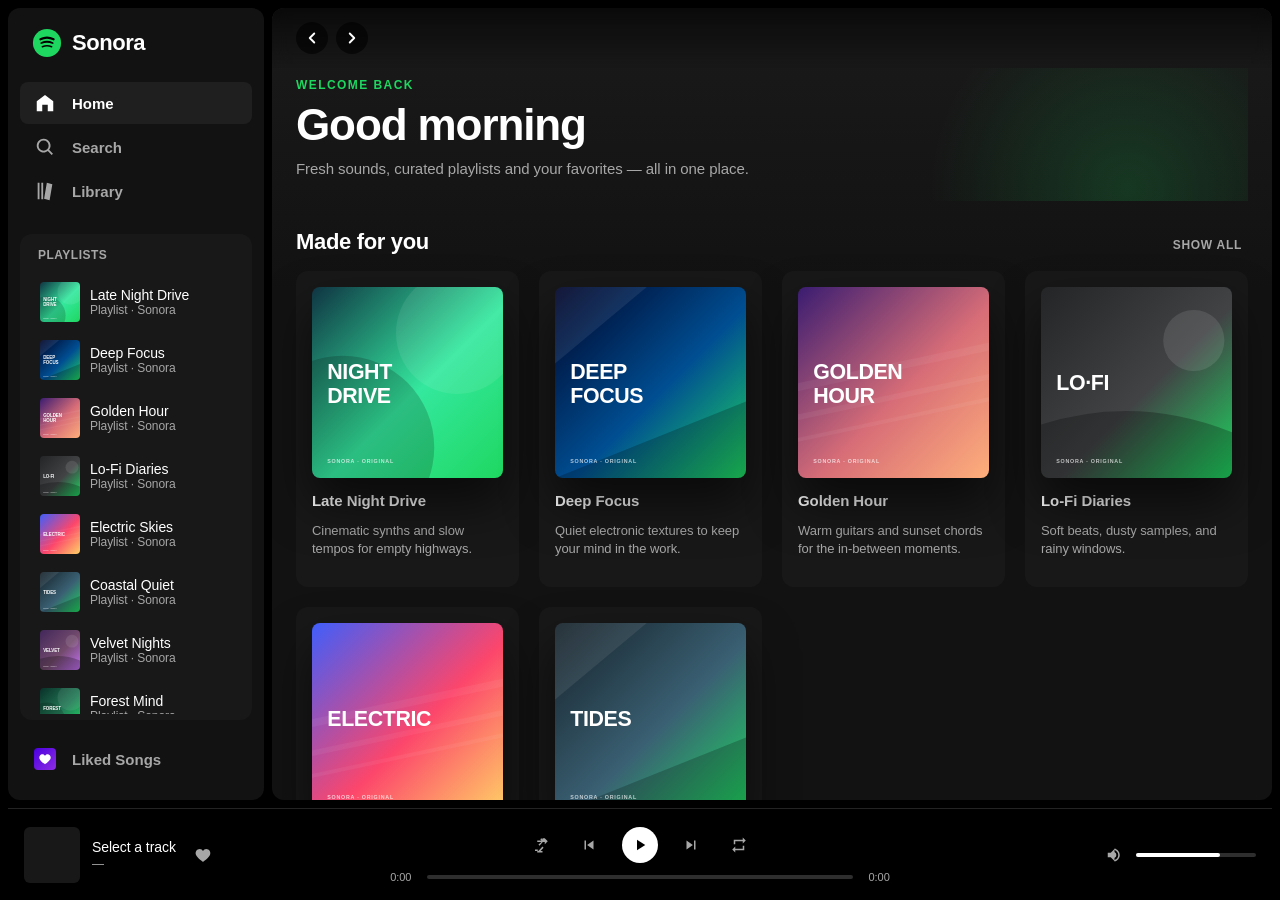
==== commit 21bb6682: "feat: add Spotify-inspired music player site with HTML/CSS/JS Co-authored-by: . <amingusejnli36@gmai" ====
--- a/index.html
+++ b/index.html
@@ -1,159 +1,274 @@
 <!DOCTYPE html>
 <html lang="en">
 <head>
-  <meta charset="UTF-8" />
-  <meta name="viewport" content="width=device-width, initial-scale=1.0" />
-  <meta name="theme-color" content="#000000" />
-  <title>Sonary — Music for everyone</title>
-  <link rel="preconnect" href="https://fonts.googleapis.com" />
-  <link rel="preconnect" href="https://fonts.gstatic.com" crossorigin />
-  <link href="https://fonts.googleapis.com/css2?family=Inter:wght@300;400;500;600;700;800;900&display=swap" rel="stylesheet" />
-  <link rel="stylesheet" href="style.css" />
-  <link rel="icon" href="assets/favicon.svg" type="image/svg+xml" />
+<meta charset="UTF-8" />
+<meta name="viewport" content="width=device-width, initial-scale=1.0" />
+<meta name="theme-color" content="#000000" />
+<title>Sonora — Music for everyone</title>
+<link rel="icon" href="assets/favicon.svg" type="image/svg+xml" />
+<link rel="stylesheet" href="style.css" />
 </head>
 <body>
-  <div class="app">
-    <!-- Sidebar -->
-    <aside class="sidebar" id="sidebar">
-      <div class="brand">
-        <div class="brand-mark" aria-hidden="true">
-          <svg viewBox="0 0 32 32" width="28" height="28">
-            <defs>
-              <linearGradient id="brandGrad" x1="0" y1="0" x2="1" y2="1">
-                <stop offset="0%" stop-color="#22e57e"/>
-                <stop offset="100%" stop-color="#0ea34c"/>
-              </linearGradient>
-            </defs>
-            <circle cx="16" cy="16" r="15" fill="url(#brandGrad)"/>
-            <path d="M9 13c5-2 11-2 15 1M10 17c4-1.5 9-1.5 13 1M11 21c3-1 7-1 10 1" stroke="#000" stroke-width="2" stroke-linecap="round" fill="none"/>
-          </svg>
-        </div>
-        <span class="brand-name">Sonary</span>
-      </div>
-
-      <nav class="nav-primary">
-        <button class="nav-item active" data-route="home">
-          <svg viewBox="0 0 24 24" width="22" height="22"><path d="M3 11.5 12 4l9 7.5V20a1 1 0 0 1-1 1h-5v-6h-6v6H4a1 1 0 0 1-1-1z" fill="currentColor"/></svg>
-          <span>Home</span>
-        </button>
-        <button class="nav-item" data-route="search">
-          <svg viewBox="0 0 24 24" width="22" height="22"><path d="M10 4a6 6 0 1 1 0 12 6 6 0 0 1 0-12m11 16-5.2-5.2" stroke="currentColor" stroke-width="2" fill="none" stroke-linecap="round"/></svg>
-          <span>Search</span>
-        </button>
-        <button class="nav-item" data-route="library">
-          <svg viewBox="0 0 24 24" width="22" height="22"><path d="M4 4h2v16H4zM9 4h2v16H9zM14 5l2-.5 4 15-2 .5z" fill="currentColor"/></svg>
-          <span>Library</span>
-        </button>
-      </nav>
-
-      <div class="nav-section">
-        <div class="nav-section-title">Your Music</div>
-        <button class="nav-item small" data-route="playlists">
-          <svg viewBox="0 0 24 24" width="18" height="18"><path d="M3 6h14v2H3zm0 4h14v2H3zm0 4h10v2H3zm12 0h6v6h-6z" fill="currentColor"/></svg>
-          <span>Playlists</span>
-        </button>
-        <button class="nav-item small" data-route="liked">
-          <svg viewBox="0 0 24 24" width="18" height="18"><path d="M12 21s-7-4.35-7-10a4 4 0 0 1 7-2.65A4 4 0 0 1 19 11c0 5.65-7 10-7 10z" fill="currentColor"/></svg>
-          <span>Liked Songs</span>
-        </button>
-      </div>
-
+<div class="app">
+
+  <aside class="sidebar" aria-label="Primary">
+    <div class="brand">
+      <svg class="brand-mark" viewBox="0 0 32 32" aria-hidden="true">
+        <circle cx="16" cy="16" r="15" fill="#1ed760"/>
+        <path d="M9 12c4-2 10-2 14 0" stroke="#000" stroke-width="2.4" stroke-linecap="round" fill="none"/>
+        <path d="M10 16c3.5-1.6 8.5-1.6 12 0" stroke="#000" stroke-width="2" stroke-linecap="round" fill="none"/>
+        <path d="M11 20c3-1.2 7-1.2 10 0" stroke="#000" stroke-width="1.6" stroke-linecap="round" fill="none"/>
+      </svg>
+      <span class="brand-name">Sonora</span>
+    </div>
+
+    <nav class="nav" aria-label="Main navigation">
+      <button class="nav-item active" data-view="home">
+        <svg viewBox="0 0 24 24" aria-hidden="true"><path d="M12 3.2 3 10v11h6v-7h6v7h6V10z"/></svg>
+        <span>Home</span>
+      </button>
+      <button class="nav-item" data-view="search">
+        <svg viewBox="0 0 24 24" aria-hidden="true"><path d="M10.5 3a7.5 7.5 0 0 1 5.95 12.05l4.25 4.25-1.41 1.41-4.25-4.25A7.5 7.5 0 1 1 10.5 3zm0 2a5.5 5.5 0 1 0 0 11 5.5 5.5 0 0 0 0-11z"/></svg>
+        <span>Search</span>
+      </button>
+      <button class="nav-item" data-view="library">
+        <svg viewBox="0 0 24 24" aria-hidden="true"><path d="M4 3h2v18H4zM8 3h2v18H8zM14 3l6 1.5L17 22l-6-1.5z"/></svg>
+        <span>Library</span>
+      </button>
+    </nav>
+
+    <div class="sidebar-section">
+      <div class="sidebar-section-head">
+        <span>Playlists</span>
+      </div>
       <div class="sidebar-playlists" id="sidebarPlaylists"></div>
-    </aside>
-
-    <!-- Main view -->
-    <main class="main" id="main">
-      <header class="topbar">
-        <div class="topbar-nav">
-          <button class="round-btn" id="backBtn" aria-label="Back">
-            <svg viewBox="0 0 24 24" width="18" height="18"><path d="M15 6l-6 6 6 6" stroke="currentColor" stroke-width="2.4" fill="none" stroke-linecap="round" stroke-linejoin="round"/></svg>
+    </div>
+
+    <button class="nav-item liked-shortcut" data-view="liked">
+      <span class="liked-icon" aria-hidden="true">
+        <svg viewBox="0 0 24 24"><path d="M12 21s-7-4.5-9.3-9.1C1 7.9 4 4 7.6 4c2.1 0 3.4 1.1 4.4 2.5C13 5.1 14.3 4 16.4 4 20 4 23 7.9 21.3 11.9 19 16.5 12 21 12 21z"/></svg>
+      </span>
+      <span>Liked Songs</span>
+    </button>
+  </aside>
+
+  <main class="main">
+    <header class="topbar">
+      <div class="topbar-nav">
+        <button class="round-btn" id="navBack" aria-label="Back">
+          <svg viewBox="0 0 24 24"><path d="M15 6l-6 6 6 6"/></svg>
+        </button>
+        <button class="round-btn" id="navForward" aria-label="Forward">
+          <svg viewBox="0 0 24 24"><path d="M9 6l6 6-6 6"/></svg>
+        </button>
+      </div>
+    </header>
+
+    <div class="view-area" id="viewArea">
+      <!-- HOME -->
+      <section class="view" data-view="home">
+        <div class="hero">
+          <div class="hero-content">
+            <span class="eyebrow">Welcome back</span>
+            <h1 id="greeting">Good evening</h1>
+            <p class="hero-sub">Fresh sounds, curated playlists and your favorites — all in one place.</p>
+          </div>
+          <div class="hero-glow"></div>
+        </div>
+
+        <section class="row">
+          <div class="row-head">
+            <h2>Made for you</h2>
+            <button class="text-btn">Show all</button>
+          </div>
+          <div class="card-grid" id="featuredGrid"></div>
+        </section>
+
+        <section class="row">
+          <div class="row-head">
+            <h2>Recently played</h2>
+            <button class="text-btn">Show all</button>
+          </div>
+          <div class="card-grid" id="recentGrid"></div>
+        </section>
+
+        <section class="row">
+          <div class="row-head">
+            <h2>Recommended for today</h2>
+            <button class="text-btn">Show all</button>
+          </div>
+          <div class="card-grid" id="recsGrid"></div>
+        </section>
+      </section>
+
+      <!-- SEARCH -->
+      <section class="view hidden" data-view="search">
+        <div class="search-header">
+          <h1>Search</h1>
+          <div class="search-input">
+            <svg viewBox="0 0 24 24" aria-hidden="true"><path d="M10.5 3a7.5 7.5 0 0 1 5.95 12.05l4.25 4.25-1.41 1.41-4.25-4.25A7.5 7.5 0 1 1 10.5 3zm0 2a5.5 5.5 0 1 0 0 11 5.5 5.5 0 0 0 0-11z"/></svg>
+            <input id="searchInput" type="search" placeholder="Search tracks, artists, playlists" autocomplete="off" />
+          </div>
+        </div>
+        <div id="searchEmpty" class="search-empty">
+          <h2>Browse all</h2>
+          <div class="genre-grid" id="genreGrid"></div>
+        </div>
+        <div id="searchResults" class="search-results hidden">
+          <section class="results-section" id="resTracksSection">
+            <h2>Tracks</h2>
+            <div class="track-list" id="resTracks"></div>
+          </section>
+          <section class="results-section" id="resArtistsSection">
+            <h2>Artists</h2>
+            <div class="card-grid" id="resArtists"></div>
+          </section>
+          <section class="results-section" id="resPlaylistsSection">
+            <h2>Playlists</h2>
+            <div class="card-grid" id="resPlaylists"></div>
+          </section>
+        </div>
+      </section>
+
+      <!-- LIBRARY -->
+      <section class="view hidden" data-view="library">
+        <div class="library-header">
+          <h1>Your library</h1>
+          <div class="chips" id="libraryChips">
+            <button class="chip active" data-filter="all">All</button>
+            <button class="chip" data-filter="playlists">Playlists</button>
+            <button class="chip" data-filter="liked">Liked</button>
+            <button class="chip" data-filter="recent">Recently added</button>
+          </div>
+        </div>
+        <div class="card-grid" id="libraryGrid"></div>
+      </section>
+
+      <!-- LIKED -->
+      <section class="view hidden" data-view="liked">
+        <header class="playlist-header liked-header">
+          <div class="playlist-cover liked-cover" aria-hidden="true">
+            <svg viewBox="0 0 64 64"><path d="M32 56s-19-12-19-26C13 22 19 16 26 16c3 0 5 1 6 3 1-2 3-3 6-3 7 0 13 6 13 14 0 14-19 26-19 26z" fill="#fff"/></svg>
+          </div>
+          <div class="playlist-info">
+            <span class="kind">Playlist</span>
+            <h1>Liked Songs</h1>
+            <p class="desc">Every track you've ever loved, in one place.</p>
+            <div class="meta"><span>You</span><span class="dot">·</span><span id="likedCount">0 tracks</span></div>
+          </div>
+        </header>
+        <div class="playlist-actions">
+          <button class="play-big" id="playLikedBtn" aria-label="Play Liked Songs">
+            <svg viewBox="0 0 24 24"><path d="M8 5v14l11-7z"/></svg>
           </button>
-          <button class="round-btn" id="fwdBtn" aria-label="Forward">
-            <svg viewBox="0 0 24 24" width="18" height="18"><path d="M9 6l6 6-6 6" stroke="currentColor" stroke-width="2.4" fill="none" stroke-linecap="round" stroke-linejoin="round"/></svg>
+        </div>
+        <div class="track-list-head">
+          <span>#</span><span>Title</span><span class="hide-sm">Album</span><span class="duration-col">Duration</span>
+        </div>
+        <div class="track-list" id="likedTracks"></div>
+      </section>
+
+      <!-- PLAYLIST -->
+      <section class="view hidden" data-view="playlist">
+        <header class="playlist-header" id="playlistHeader">
+          <div class="playlist-cover" id="playlistCover"></div>
+          <div class="playlist-info">
+            <span class="kind">Playlist</span>
+            <h1 id="playlistTitle"></h1>
+            <p class="desc" id="playlistDesc"></p>
+            <div class="meta">
+              <span id="playlistOwner"></span><span class="dot">·</span><span id="playlistStats"></span>
+            </div>
+          </div>
+        </header>
+        <div class="playlist-actions">
+          <button class="play-big" id="playPlaylistBtn" aria-label="Play playlist">
+            <svg viewBox="0 0 24 24"><path d="M8 5v14l11-7z"/></svg>
           </button>
         </div>
-        <div class="topbar-search" id="topbarSearch" hidden>
-          <svg viewBox="0 0 24 24" width="18" height="18"><path d="M10 4a6 6 0 1 1 0 12 6 6 0 0 1 0-12m11 16-5.2-5.2" stroke="currentColor" stroke-width="2" fill="none" stroke-linecap="round"/></svg>
-          <input type="text" id="searchInput" placeholder="What do you want to listen to?" autocomplete="off" />
-        </div>
-      </header>
-
-      <section class="view" id="view"></section>
-    </main>
-  </div>
+        <div class="track-list-head">
+          <span>#</span><span>Title</span><span class="hide-sm">Album</span><span class="duration-col">Duration</span>
+        </div>
+        <div class="track-list" id="playlistTracks"></div>
+      </section>
+    </div>
+  </main>
+
+  <!-- Mobile bottom nav -->
+  <nav class="mobile-nav" aria-label="Mobile navigation">
+    <button class="m-nav-item active" data-view="home">
+      <svg viewBox="0 0 24 24"><path d="M12 3.2 3 10v11h6v-7h6v7h6V10z"/></svg>
+      <span>Home</span>
+    </button>
+    <button class="m-nav-item" data-view="search">
+      <svg viewBox="0 0 24 24"><path d="M10.5 3a7.5 7.5 0 0 1 5.95 12.05l4.25 4.25-1.41 1.41-4.25-4.25A7.5 7.5 0 1 1 10.5 3zm0 2a5.5 5.5 0 1 0 0 11 5.5 5.5 0 0 0 0-11z"/></svg>
+      <span>Search</span>
+    </button>
+    <button class="m-nav-item" data-view="library">
+      <svg viewBox="0 0 24 24"><path d="M4 3h2v18H4zM8 3h2v18H8zM14 3l6 1.5L17 22l-6-1.5z"/></svg>
+      <span>Library</span>
+    </button>
+    <button class="m-nav-item" data-view="liked">
+      <svg viewBox="0 0 24 24"><path d="M12 21s-7-4.5-9.3-9.1C1 7.9 4 4 7.6 4c2.1 0 3.4 1.1 4.4 2.5C13 5.1 14.3 4 16.4 4 20 4 23 7.9 21.3 11.9 19 16.5 12 21 12 21z"/></svg>
+      <span>Liked</span>
+    </button>
+  </nav>
 
   <!-- Player -->
   <footer class="player" id="player">
     <div class="player-track">
-      <div class="cover" id="playerCover"></div>
+      <div class="player-cover" id="playerCover"></div>
       <div class="player-meta">
-        <div class="track-title" id="playerTitle">Choose a song to start listening</div>
-        <div class="track-artist" id="playerArtist">—</div>
-      </div>
-      <button class="icon-btn like-btn" id="likeBtn" aria-label="Like">
-        <svg viewBox="0 0 24 24" width="20" height="20"><path d="M12 21s-7-4.35-7-10a4 4 0 0 1 7-2.65A4 4 0 0 1 19 11c0 5.65-7 10-7 10z" stroke="currentColor" stroke-width="1.8" fill="none"/></svg>
+        <div class="player-title" id="playerTitle">Select a track</div>
+        <div class="player-artist" id="playerArtist">—</div>
+      </div>
+      <button class="like-btn" id="likeBtn" aria-label="Save to Liked Songs">
+        <svg viewBox="0 0 24 24"><path d="M12 21s-7-4.5-9.3-9.1C1 7.9 4 4 7.6 4c2.1 0 3.4 1.1 4.4 2.5C13 5.1 14.3 4 16.4 4 20 4 23 7.9 21.3 11.9 19 16.5 12 21 12 21z"/></svg>
       </button>
     </div>
 
     <div class="player-controls">
       <div class="controls-row">
-        <button class="icon-btn" id="shuffleBtn" aria-label="Shuffle">
-          <svg viewBox="0 0 24 24" width="18" height="18"><path d="M16 3h5v5M21 3l-7 7M16 21h5v-5M21 21l-7-7M3 7l5 5-5 5" stroke="currentColor" stroke-width="1.8" fill="none" stroke-linecap="round" stroke-linejoin="round"/></svg>
-        </button>
-        <button class="icon-btn" id="prevBtn" aria-label="Previous">
-          <svg viewBox="0 0 24 24" width="22" height="22"><path d="M6 5v14M20 5L9 12l11 7z" stroke="currentColor" stroke-width="1.8" fill="currentColor" stroke-linejoin="round"/></svg>
-        </button>
-        <button class="play-btn" id="playBtn" aria-label="Play">
-          <svg viewBox="0 0 24 24" width="22" height="22" id="playIcon"><path d="M7 5l12 7-12 7z" fill="currentColor"/></svg>
-          <svg viewBox="0 0 24 24" width="22" height="22" id="pauseIcon" hidden><path d="M7 5h4v14H7zM13 5h4v14h-4z" fill="currentColor"/></svg>
-        </button>
-        <button class="icon-btn" id="nextBtn" aria-label="Next">
-          <svg viewBox="0 0 24 24" width="22" height="22"><path d="M18 5v14M4 5l11 7-11 7z" stroke="currentColor" stroke-width="1.8" fill="currentColor" stroke-linejoin="round"/></svg>
-        </button>
-        <button class="icon-btn" id="repeatBtn" aria-label="Repeat">
-          <svg viewBox="0 0 24 24" width="18" height="18"><path d="M17 2l4 4-4 4M3 11V9a3 3 0 0 1 3-3h15M7 22l-4-4 4-4M21 13v2a3 3 0 0 1-3 3H3" stroke="currentColor" stroke-width="1.8" fill="none" stroke-linecap="round" stroke-linejoin="round"/></svg>
+        <button class="ctrl-btn" id="shuffleBtn" aria-label="Shuffle">
+          <svg viewBox="0 0 24 24"><path d="M17 3l4 4-4 4v-3h-2.6L10 13l-1.4-1.6L12.6 8H7V6h5.6L11 4.4 12.4 3 14 4.6V3h3zM7 18H4v2h4.6L10 18.4 14 14l1.4 1.6L11.4 20H14v2H7v-2l1.6-1.4L7 18z"/></svg>
+        </button>
+        <button class="ctrl-btn" id="prevBtn" aria-label="Previous track">
+          <svg viewBox="0 0 24 24"><path d="M6 6h2v12H6zm3.5 6 8.5 6V6z"/></svg>
+        </button>
+        <button class="play-btn" id="playPauseBtn" aria-label="Play">
+          <svg id="playIcon" viewBox="0 0 24 24"><path d="M8 5v14l11-7z"/></svg>
+          <svg id="pauseIcon" class="hidden" viewBox="0 0 24 24"><path d="M6 5h4v14H6zM14 5h4v14h-4z"/></svg>
+        </button>
+        <button class="ctrl-btn" id="nextBtn" aria-label="Next track">
+          <svg viewBox="0 0 24 24"><path d="M16 6h2v12h-2zM6 6v12l8.5-6z"/></svg>
+        </button>
+        <button class="ctrl-btn" id="repeatBtn" aria-label="Repeat">
+          <svg viewBox="0 0 24 24"><path d="M7 7h10v3l4-4-4-4v3H5v6h2V7zm10 10H7v-3l-4 4 4 4v-3h12v-6h-2v4z"/></svg>
         </button>
       </div>
       <div class="progress-row">
-        <span class="time" id="currentTime">0:00</span>
+        <span class="time" id="curTime">0:00</span>
         <div class="progress" id="progress">
-          <div class="progress-bar"><div class="progress-fill" id="progressFill"></div><div class="progress-handle" id="progressHandle"></div></div>
-        </div>
-        <span class="time" id="totalTime">0:00</span>
-      </div>
-    </div>
-
-    <div class="player-extra">
-      <button class="icon-btn" id="muteBtn" aria-label="Mute">
-        <svg viewBox="0 0 24 24" width="18" height="18" id="volIcon"><path d="M4 9v6h4l5 4V5L8 9H4z" fill="currentColor"/><path d="M16 8a5 5 0 0 1 0 8M19 5a9 9 0 0 1 0 14" stroke="currentColor" stroke-width="1.8" fill="none" stroke-linecap="round"/></svg>
+          <div class="progress-bar" id="progressBar"><div class="progress-thumb"></div></div>
+        </div>
+        <span class="time" id="durTime">0:00</span>
+      </div>
+    </div>
+
+    <div class="player-extras">
+      <button class="ctrl-btn" id="muteBtn" aria-label="Mute">
+        <svg id="volIcon" viewBox="0 0 24 24"><path d="M5 9v6h4l5 5V4L9 9H5zm11.5 3a4.5 4.5 0 0 0-2.5-4v8a4.5 4.5 0 0 0 2.5-4zM14 3.2v2.1c2.9.9 5 3.6 5 6.7s-2.1 5.8-5 6.7v2.1c4-1 7-4.6 7-8.8s-3-7.8-7-8.8z"/></svg>
+        <svg id="muteIcon" class="hidden" viewBox="0 0 24 24"><path d="M3.3 4.7 4.7 3.3 20.7 19.3l-1.4 1.4-3.3-3.3V20l-5-5H5V9h2.6L3.3 4.7zM14 4 9.9 8.1 14 12.2V4z"/></svg>
       </button>
       <div class="volume" id="volume">
-        <div class="volume-bar"><div class="volume-fill" id="volumeFill"></div><div class="volume-handle" id="volumeHandle"></div></div>
-      </div>
-    </div>
+        <div class="volume-bar" id="volumeBar"><div class="volume-thumb"></div></div>
+      </div>
+    </div>
+
+    <audio id="audio" preload="metadata"></audio>
   </footer>
-
-  <!-- Mobile bottom nav -->
-  <nav class="mobile-nav" id="mobileNav">
-    <button class="m-nav-item active" data-route="home">
-      <svg viewBox="0 0 24 24" width="22" height="22"><path d="M3 11.5 12 4l9 7.5V20a1 1 0 0 1-1 1h-5v-6h-6v6H4a1 1 0 0 1-1-1z" fill="currentColor"/></svg>
-      <span>Home</span>
-    </button>
-    <button class="m-nav-item" data-route="search">
-      <svg viewBox="0 0 24 24" width="22" height="22"><path d="M10 4a6 6 0 1 1 0 12 6 6 0 0 1 0-12m11 16-5.2-5.2" stroke="currentColor" stroke-width="2" fill="none" stroke-linecap="round"/></svg>
-      <span>Search</span>
-    </button>
-    <button class="m-nav-item" data-route="library">
-      <svg viewBox="0 0 24 24" width="22" height="22"><path d="M4 4h2v16H4zM9 4h2v16H9zM14 5l2-.5 4 15-2 .5z" fill="currentColor"/></svg>
-      <span>Library</span>
-    </button>
-    <button class="m-nav-item" data-route="liked">
-      <svg viewBox="0 0 24 24" width="22" height="22"><path d="M12 21s-7-4.35-7-10a4 4 0 0 1 7-2.65A4 4 0 0 1 19 11c0 5.65-7 10-7 10z" fill="currentColor"/></svg>
-      <span>Liked</span>
-    </button>
-  </nav>
-
-  <audio id="audio" preload="metadata"></audio>
-  <script src="script.js"></script>
+</div>
+
+<script src="script.js"></script>
 </body>
 </html>
--- a/style.css
+++ b/style.css
@@ -1,926 +1,873 @@
-/* ====== Reset & base ====== */
+/* ============ Reset & base ============ */
 *, *::before, *::after { box-sizing: border-box; }
 html, body { margin: 0; padding: 0; height: 100%; }
-button { font: inherit; color: inherit; background: none; border: 0; cursor: pointer; }
-input { font: inherit; color: inherit; }
-a { color: inherit; text-decoration: none; }
-img { display: block; max-width: 100%; }
-
 :root {
   --bg: #000000;
-  --bg-elev: #0c0c0c;
-  --bg-elev-2: #161616;
-  --bg-card: #181818;
-  --bg-card-hover: #232323;
-  --bg-sidebar: #050505;
-  --bg-row-hover: rgba(255,255,255,0.06);
+  --bg-1: #0a0a0a;
+  --bg-2: #121212;
+  --bg-3: #181818;
+  --bg-4: #1f1f1f;
+  --line: #232323;
   --text: #ffffff;
-  --text-muted: #a7a7a7;
-  --text-dim: #6f6f6f;
-  --border: rgba(255,255,255,0.08);
+  --text-dim: #a7a7a7;
+  --text-muted: #6a6a6a;
   --accent: #1ed760;
-  --accent-strong: #22e57e;
+  --accent-2: #1db954;
   --accent-soft: rgba(30, 215, 96, 0.12);
-  --shadow-soft: 0 8px 24px rgba(0,0,0,0.5);
-  --shadow-card: 0 16px 40px rgba(0,0,0,0.5);
-  --radius-sm: 6px;
-  --radius-md: 10px;
-  --radius-lg: 14px;
-  --radius-xl: 20px;
-  --header-h: 64px;
+  --radius: 12px;
+  --radius-lg: 18px;
+  --radius-sm: 8px;
+  --shadow-lg: 0 24px 48px rgba(0,0,0,0.6);
   --player-h: 92px;
-  --sidebar-w: 248px;
-  --transition: 200ms cubic-bezier(.2,.7,.3,1);
+  --mobile-nav-h: 64px;
+  --transition: 200ms cubic-bezier(0.4, 0, 0.2, 1);
 }
 
 body {
-  font-family: 'Inter', system-ui, -apple-system, Segoe UI, Roboto, sans-serif;
+  font-family: -apple-system, BlinkMacSystemFont, 'Segoe UI', Roboto, Inter, 'Helvetica Neue', Arial, sans-serif;
   background: var(--bg);
   color: var(--text);
+  font-size: 14px;
   -webkit-font-smoothing: antialiased;
   -moz-osx-font-smoothing: grayscale;
-  font-feature-settings: "cv11","ss01";
+  overflow: hidden;
   letter-spacing: -0.005em;
-  overflow: hidden;
-}
-
-::selection { background: var(--accent); color: #000; }
+}
+
+button { font-family: inherit; cursor: pointer; border: none; background: none; color: inherit; }
+input { font-family: inherit; }
+.hidden { display: none !important; }
 
 /* Scrollbar */
-::-webkit-scrollbar { width: 10px; height: 10px; }
+::-webkit-scrollbar { width: 12px; height: 12px; }
 ::-webkit-scrollbar-track { background: transparent; }
-::-webkit-scrollbar-thumb { background: #2a2a2a; border-radius: 8px; }
+::-webkit-scrollbar-thumb { background: #2a2a2a; border-radius: 6px; border: 3px solid var(--bg); }
 ::-webkit-scrollbar-thumb:hover { background: #3a3a3a; }
 
-/* ====== App layout ====== */
+/* ============ App layout ============ */
 .app {
   display: grid;
-  grid-template-columns: var(--sidebar-w) 1fr;
-  height: calc(100vh - var(--player-h));
+  grid-template-columns: 256px 1fr;
+  grid-template-rows: 1fr var(--player-h);
+  grid-template-areas:
+    "sidebar main"
+    "player  player";
+  height: 100vh;
+  width: 100vw;
   gap: 8px;
   padding: 8px;
   padding-bottom: 0;
-  background: #000;
-}
-
-/* ====== Sidebar ====== */
+  background: var(--bg);
+}
+
+/* ============ Sidebar ============ */
 .sidebar {
-  background: var(--bg-sidebar);
-  border-radius: var(--radius-lg);
-  padding: 18px 8px;
+  grid-area: sidebar;
+  background: var(--bg-2);
+  border-radius: var(--radius);
+  padding: 20px 12px;
   display: flex;
   flex-direction: column;
-  gap: 6px;
-  overflow: hidden;
-  min-height: 0;
+  gap: 18px;
+  overflow: hidden;
 }
 
 .brand {
   display: flex;
   align-items: center;
   gap: 10px;
-  padding: 6px 14px 14px;
-}
-
+  padding: 0 12px;
+  margin-bottom: 6px;
+}
+.brand-mark { width: 30px; height: 30px; }
 .brand-name {
-  font-weight: 800;
   font-size: 22px;
+  font-weight: 700;
   letter-spacing: -0.02em;
 }
 
-.nav-primary {
+.nav {
   display: flex;
   flex-direction: column;
   gap: 2px;
-  padding: 0 4px;
 }
 
 .nav-item {
   display: flex;
   align-items: center;
-  gap: 14px;
+  gap: 16px;
   padding: 10px 14px;
-  border-radius: 8px;
-  color: var(--text-muted);
+  border-radius: var(--radius-sm);
+  color: var(--text-dim);
   font-weight: 600;
   font-size: 15px;
   text-align: left;
-  width: 100%;
-  transition: background var(--transition), color var(--transition), transform var(--transition);
-}
-.nav-item svg { flex-shrink: 0; }
-.nav-item:hover { color: var(--text); background: rgba(255,255,255,0.04); }
-.nav-item.active { color: var(--text); }
-.nav-item.active svg { color: var(--accent); }
-.nav-item.small {
-  padding: 8px 14px;
+  transition: color var(--transition), background var(--transition);
+}
+.nav-item svg { width: 22px; height: 22px; fill: currentColor; flex-shrink: 0; }
+.nav-item:hover { color: var(--text); }
+.nav-item.active { color: var(--text); background: var(--bg-4); }
+
+.liked-shortcut .liked-icon {
+  width: 22px;
+  height: 22px;
+  border-radius: 4px;
+  background: linear-gradient(135deg, #4a00e0 0%, #8e2de2 100%);
+  display: grid;
+  place-items: center;
+}
+.liked-shortcut .liked-icon svg { width: 14px; height: 14px; fill: #fff; }
+
+.sidebar-section {
+  flex: 1;
+  min-height: 0;
+  display: flex;
+  flex-direction: column;
+  background: var(--bg-3);
+  border-radius: var(--radius);
+  margin-top: 4px;
+  padding: 14px 6px 6px;
+  gap: 4px;
+}
+.sidebar-section-head {
+  display: flex;
+  align-items: center;
+  padding: 0 12px 8px;
+  font-size: 12px;
+  font-weight: 700;
+  letter-spacing: 0.04em;
+  text-transform: uppercase;
+  color: var(--text-dim);
+}
+.sidebar-playlists {
+  flex: 1;
+  overflow-y: auto;
+  padding: 0 6px 6px;
+  display: flex;
+  flex-direction: column;
+  gap: 2px;
+}
+.sp-item {
+  display: flex;
+  align-items: center;
+  gap: 10px;
+  padding: 8px;
+  border-radius: var(--radius-sm);
+  cursor: pointer;
+  transition: background var(--transition);
+}
+.sp-item:hover { background: var(--bg-4); }
+.sp-item.active { background: var(--bg-4); }
+.sp-cover {
+  width: 40px;
+  height: 40px;
+  border-radius: 4px;
+  background-size: cover;
+  background-position: center;
+  flex-shrink: 0;
+}
+.sp-meta { min-width: 0; flex: 1; }
+.sp-title {
   font-size: 14px;
   font-weight: 500;
-}
-
-.nav-section {
-  margin-top: 18px;
-  padding: 0 4px;
+  color: var(--text);
+  white-space: nowrap;
+  overflow: hidden;
+  text-overflow: ellipsis;
+}
+.sp-sub {
+  font-size: 12px;
+  color: var(--text-dim);
+}
+
+/* ============ Main ============ */
+.main {
+  grid-area: main;
+  background: linear-gradient(180deg, #1a1a1a 0%, var(--bg-2) 280px);
+  border-radius: var(--radius);
+  overflow: hidden;
   display: flex;
   flex-direction: column;
-  gap: 2px;
-}
-.nav-section-title {
-  font-size: 11px;
+  position: relative;
+}
+
+.topbar {
+  display: flex;
+  align-items: center;
+  gap: 16px;
+  padding: 14px 24px;
+  position: sticky;
+  top: 0;
+  z-index: 20;
+  background: linear-gradient(180deg, rgba(0,0,0,0.6) 0%, rgba(0,0,0,0) 100%);
+  backdrop-filter: blur(8px);
+  -webkit-backdrop-filter: blur(8px);
+}
+.topbar-nav { display: flex; gap: 8px; }
+.round-btn {
+  width: 32px;
+  height: 32px;
+  border-radius: 50%;
+  background: rgba(0,0,0,0.6);
+  display: grid;
+  place-items: center;
+  color: var(--text);
+  transition: transform var(--transition), background var(--transition);
+}
+.round-btn:hover { background: rgba(0,0,0,0.8); }
+.round-btn svg { width: 18px; height: 18px; stroke: currentColor; stroke-width: 2.5; fill: none; stroke-linecap: round; stroke-linejoin: round; }
+
+.topbar-search { display: none; }
+
+.view-area {
+  flex: 1;
+  overflow-y: auto;
+  padding: 0 24px 32px;
+  scroll-behavior: smooth;
+}
+
+.view {
+  animation: fadeUp 320ms cubic-bezier(0.4, 0, 0.2, 1);
+}
+@keyframes fadeUp {
+  from { opacity: 0; transform: translateY(8px); }
+  to { opacity: 1; transform: translateY(0); }
+}
+
+/* ============ Hero ============ */
+.hero {
+  position: relative;
+  padding: 8px 0 24px;
+  overflow: hidden;
+}
+.hero-content { position: relative; z-index: 2; }
+.eyebrow {
+  display: inline-block;
+  color: var(--accent);
+  font-size: 12px;
+  font-weight: 700;
+  letter-spacing: 0.12em;
   text-transform: uppercase;
-  letter-spacing: 0.12em;
-  color: var(--text-dim);
-  padding: 10px 14px 6px;
+  margin-bottom: 8px;
+}
+.hero h1 {
+  font-size: clamp(28px, 4vw, 44px);
+  font-weight: 800;
+  margin: 0;
+  letter-spacing: -0.025em;
+}
+.hero-sub {
+  color: var(--text-dim);
+  font-size: 15px;
+  margin: 10px 0 0;
+  max-width: 520px;
+}
+.hero-glow {
+  position: absolute;
+  top: -80px;
+  right: -80px;
+  width: 400px;
+  height: 400px;
+  background: radial-gradient(circle, rgba(30,215,96,0.18) 0%, rgba(30,215,96,0) 70%);
+  pointer-events: none;
+}
+
+/* ============ Rows ============ */
+.row { margin-top: 28px; }
+.row-head {
+  display: flex;
+  align-items: baseline;
+  justify-content: space-between;
+  margin-bottom: 16px;
+}
+.row-head h2 {
+  font-size: 22px;
   font-weight: 700;
-}
-
-.sidebar-playlists {
-  margin-top: 14px;
-  padding: 14px 4px 0;
-  border-top: 1px solid var(--border);
-  overflow-y: auto;
-  display: flex;
-  flex-direction: column;
-  gap: 4px;
-  min-height: 0;
-}
-.side-playlist {
+  margin: 0;
+  letter-spacing: -0.015em;
+}
+.text-btn {
+  color: var(--text-dim);
+  font-weight: 700;
+  font-size: 12px;
+  letter-spacing: 0.06em;
+  text-transform: uppercase;
+  transition: color var(--transition);
+}
+.text-btn:hover { color: var(--text); text-decoration: underline; }
+
+/* ============ Cards ============ */
+.card-grid {
+  display: grid;
+  grid-template-columns: repeat(auto-fill, minmax(180px, 1fr));
+  gap: 20px;
+}
+
+.card {
+  background: var(--bg-3);
+  border-radius: var(--radius);
+  padding: 16px;
+  position: relative;
+  cursor: pointer;
+  transition: background var(--transition), transform var(--transition);
+}
+.card:hover { background: var(--bg-4); }
+.card:hover .card-play { opacity: 1; transform: translateY(0); }
+
+.card-cover {
+  width: 100%;
+  aspect-ratio: 1 / 1;
+  border-radius: var(--radius-sm);
+  background-size: cover;
+  background-position: center;
+  margin-bottom: 14px;
+  box-shadow: var(--shadow-lg);
+  position: relative;
+  overflow: hidden;
+}
+.card-cover.artist { border-radius: 50%; box-shadow: none; }
+
+.card-play {
+  position: absolute;
+  right: 24px;
+  bottom: 90px;
+  width: 48px;
+  height: 48px;
+  border-radius: 50%;
+  background: var(--accent);
+  color: #000;
+  display: grid;
+  place-items: center;
+  opacity: 0;
+  transform: translateY(8px);
+  transition: opacity var(--transition), transform var(--transition), background var(--transition);
+  box-shadow: 0 8px 16px rgba(0,0,0,0.5);
+  z-index: 3;
+}
+.card-play:hover { background: #2bee76; transform: translateY(0) scale(1.04); }
+.card-play svg { width: 22px; height: 22px; fill: #000; margin-left: 2px; }
+
+.card-title {
+  font-size: 15px;
+  font-weight: 600;
+  margin: 0 0 6px;
+  white-space: nowrap;
+  overflow: hidden;
+  text-overflow: ellipsis;
+}
+.card-sub {
+  color: var(--text-dim);
+  font-size: 13px;
+  line-height: 1.4;
+  display: -webkit-box;
+  -webkit-line-clamp: 2;
+  -webkit-box-orient: vertical;
+  overflow: hidden;
+}
+
+/* ============ Search ============ */
+.search-header { padding-top: 12px; }
+.search-header h1 {
+  font-size: clamp(28px, 4vw, 40px);
+  margin: 0 0 16px;
+  letter-spacing: -0.02em;
+}
+.search-input {
   display: flex;
   align-items: center;
   gap: 12px;
-  padding: 8px 10px;
-  border-radius: 8px;
+  background: var(--bg-3);
+  padding: 12px 18px;
+  border-radius: 999px;
+  max-width: 460px;
+  transition: background var(--transition), box-shadow var(--transition);
+}
+.search-input:focus-within {
+  background: var(--bg-4);
+  box-shadow: 0 0 0 2px rgba(30,215,96,0.4);
+}
+.search-input svg { width: 20px; height: 20px; fill: var(--text-dim); }
+.search-input input {
+  background: none;
+  border: none;
+  outline: none;
+  color: var(--text);
+  width: 100%;
+  font-size: 15px;
+}
+.search-input input::placeholder { color: var(--text-muted); }
+
+.search-empty { margin-top: 36px; }
+.search-empty h2 { font-size: 22px; margin: 0 0 18px; }
+.genre-grid {
+  display: grid;
+  grid-template-columns: repeat(auto-fill, minmax(180px, 1fr));
+  gap: 16px;
+}
+.genre-tile {
+  position: relative;
+  aspect-ratio: 1.6 / 1;
+  border-radius: var(--radius);
+  padding: 16px;
+  overflow: hidden;
+  cursor: pointer;
+  transition: transform var(--transition);
+}
+.genre-tile:hover { transform: scale(1.02); }
+.genre-tile h3 {
+  margin: 0;
+  font-size: 22px;
+  font-weight: 700;
+  letter-spacing: -0.01em;
+  position: relative;
+  z-index: 2;
+  color: #fff;
+}
+
+.search-results { margin-top: 24px; display: flex; flex-direction: column; gap: 32px; }
+.results-section h2 { font-size: 20px; margin: 0 0 14px; }
+
+/* ============ Library ============ */
+.library-header {
+  padding-top: 12px;
+  display: flex;
+  align-items: center;
+  justify-content: space-between;
+  flex-wrap: wrap;
+  gap: 16px;
+  margin-bottom: 20px;
+}
+.library-header h1 { font-size: clamp(24px, 3vw, 32px); margin: 0; }
+.chips { display: flex; gap: 8px; flex-wrap: wrap; }
+.chip {
+  padding: 8px 14px;
+  border-radius: 999px;
+  background: var(--bg-3);
+  color: var(--text);
+  font-size: 13px;
+  font-weight: 500;
+  transition: background var(--transition);
+}
+.chip:hover { background: var(--bg-4); }
+.chip.active { background: #fff; color: #000; }
+
+/* ============ Playlist page ============ */
+.playlist-header {
+  display: flex;
+  gap: 24px;
+  align-items: flex-end;
+  padding: 40px 0 24px;
+}
+.playlist-cover {
+  width: 232px;
+  height: 232px;
+  border-radius: var(--radius-sm);
+  background-size: cover;
+  background-position: center;
+  box-shadow: var(--shadow-lg);
+  flex-shrink: 0;
+}
+.liked-cover {
+  background: linear-gradient(135deg, #4a00e0 0%, #8e2de2 100%);
+  display: grid;
+  place-items: center;
+}
+.liked-cover svg { width: 90px; height: 90px; }
+
+.playlist-info { display: flex; flex-direction: column; gap: 10px; min-width: 0; flex: 1; }
+.playlist-info .kind { font-size: 12px; font-weight: 700; }
+.playlist-info h1 {
+  font-size: clamp(34px, 6vw, 72px);
+  font-weight: 800;
+  margin: 0;
+  letter-spacing: -0.03em;
+  line-height: 1.05;
+}
+.playlist-info .desc {
+  margin: 0;
+  color: var(--text-dim);
+  font-size: 14px;
+  max-width: 720px;
+}
+.playlist-info .meta {
+  margin-top: 6px;
+  font-size: 13px;
+  color: var(--text-dim);
+  display: flex;
+  gap: 6px;
+  align-items: center;
+}
+.playlist-info .meta .dot { color: var(--text-muted); }
+.playlist-info .meta span:first-child { color: var(--text); font-weight: 600; }
+
+.playlist-actions {
+  display: flex;
+  align-items: center;
+  gap: 24px;
+  padding: 16px 0 8px;
+}
+.play-big {
+  width: 56px;
+  height: 56px;
+  border-radius: 50%;
+  background: var(--accent);
+  color: #000;
+  display: grid;
+  place-items: center;
+  transition: transform var(--transition), background var(--transition);
+  box-shadow: 0 8px 24px rgba(0,0,0,0.4);
+}
+.play-big:hover { background: #2bee76; transform: scale(1.05); }
+.play-big svg { width: 26px; height: 26px; fill: #000; margin-left: 2px; }
+
+/* ============ Track list ============ */
+.track-list-head, .track-row {
+  display: grid;
+  grid-template-columns: 40px 1fr 1fr 80px;
+  gap: 16px;
+  align-items: center;
+  padding: 8px 16px;
+  border-bottom: 1px solid transparent;
+}
+.track-list-head {
+  color: var(--text-dim);
+  font-size: 12px;
+  font-weight: 500;
+  letter-spacing: 0.06em;
+  text-transform: uppercase;
+  border-bottom: 1px solid var(--line);
+  margin-top: 8px;
+  padding-bottom: 12px;
+}
+.track-list-head .duration-col { text-align: right; }
+
+.track-list { display: flex; flex-direction: column; margin-top: 8px; }
+.track-row {
+  border-radius: var(--radius-sm);
   cursor: pointer;
   transition: background var(--transition);
-}
-.side-playlist:hover { background: rgba(255,255,255,0.04); }
-.side-playlist .mini-cover {
-  width: 40px; height: 40px;
+  color: var(--text-dim);
+}
+.track-row:hover { background: rgba(255,255,255,0.06); }
+.track-row:hover .track-num .num-text { display: none; }
+.track-row:hover .track-num .num-play { display: inline; }
+.track-row.playing { color: var(--accent); }
+.track-row.playing .track-title { color: var(--accent); }
+
+.track-num {
+  font-size: 14px;
+  text-align: center;
+  position: relative;
+}
+.track-num .num-play { display: none; }
+.track-num .num-play svg { width: 14px; height: 14px; fill: var(--text); }
+.track-row.playing .num-text { display: none; }
+.track-row.playing .num-play { display: inline; }
+.track-row.playing .num-play svg { fill: var(--accent); }
+
+.track-info {
+  display: flex;
+  align-items: center;
+  gap: 12px;
+  min-width: 0;
+}
+.track-cover {
+  width: 40px;
+  height: 40px;
+  border-radius: 4px;
+  background-size: cover;
+  background-position: center;
+  flex-shrink: 0;
+}
+.track-text { min-width: 0; }
+.track-title {
+  font-size: 15px;
+  color: var(--text);
+  font-weight: 500;
+  white-space: nowrap;
+  overflow: hidden;
+  text-overflow: ellipsis;
+}
+.track-artist {
+  font-size: 13px;
+  color: var(--text-dim);
+  white-space: nowrap;
+  overflow: hidden;
+  text-overflow: ellipsis;
+}
+.track-album {
+  font-size: 13px;
+  white-space: nowrap;
+  overflow: hidden;
+  text-overflow: ellipsis;
+}
+.track-duration {
+  font-size: 13px;
+  text-align: right;
+  font-variant-numeric: tabular-nums;
+}
+
+/* ============ Player ============ */
+.player {
+  grid-area: player;
+  display: grid;
+  grid-template-columns: 1fr 1.5fr 1fr;
+  align-items: center;
+  padding: 12px 16px;
+  background: var(--bg);
+  gap: 16px;
+  border-top: 1px solid var(--line);
+}
+
+.player-track {
+  display: flex;
+  align-items: center;
+  gap: 12px;
+  min-width: 0;
+}
+.player-cover {
+  width: 56px;
+  height: 56px;
   border-radius: 6px;
+  background-size: cover;
+  background-position: center;
+  background-color: var(--bg-3);
   flex-shrink: 0;
-  background: linear-gradient(135deg,#1ed760,#0b6b32);
-}
-.side-playlist .mini-meta { min-width: 0; }
-.side-playlist .mini-title {
+}
+.player-meta { min-width: 0; }
+.player-title {
   font-size: 14px;
   font-weight: 500;
   white-space: nowrap;
   overflow: hidden;
   text-overflow: ellipsis;
 }
-.side-playlist .mini-sub {
+.player-artist {
   font-size: 12px;
   color: var(--text-dim);
-}
-
-/* ====== Main ====== */
-.main {
-  background: linear-gradient(180deg, #1a1a1a 0%, #0a0a0a 280px, #0a0a0a 100%);
-  border-radius: var(--radius-lg);
-  position: relative;
-  overflow: hidden;
-  display: flex;
-  flex-direction: column;
-  min-width: 0;
-}
-
-.topbar {
-  display: flex;
-  align-items: center;
-  gap: 16px;
-  padding: 14px 24px;
-  height: var(--header-h);
-  background: rgba(0,0,0,0);
-  position: sticky;
-  top: 0;
-  z-index: 10;
-  transition: background var(--transition);
-}
-.topbar.scrolled { background: rgba(12,12,12,0.85); backdrop-filter: blur(20px); }
-.topbar-nav { display: flex; gap: 8px; }
-
-.round-btn {
-  width: 34px; height: 34px;
-  background: rgba(0,0,0,0.6);
+  white-space: nowrap;
+  overflow: hidden;
+  text-overflow: ellipsis;
+  margin-top: 2px;
+}
+.like-btn {
+  color: var(--text-dim);
+  transition: color var(--transition), transform var(--transition);
+  display: grid;
+  place-items: center;
+  padding: 6px;
+}
+.like-btn svg { width: 18px; height: 18px; fill: currentColor; }
+.like-btn:hover { color: var(--text); transform: scale(1.06); }
+.like-btn.liked { color: var(--accent); }
+
+.player-controls { display: flex; flex-direction: column; align-items: center; gap: 8px; }
+.controls-row { display: flex; align-items: center; gap: 18px; }
+.ctrl-btn {
+  color: var(--text-dim);
+  padding: 6px;
   border-radius: 50%;
-  display: inline-flex;
-  align-items: center;
-  justify-content: center;
-  color: #fff;
-  transition: transform var(--transition), background var(--transition);
-}
-.round-btn:hover { background: #000; transform: scale(1.04); }
-
-.topbar-search {
-  flex: 1;
-  max-width: 400px;
-  display: flex;
-  align-items: center;
-  gap: 10px;
-  padding: 10px 14px;
-  background: var(--bg-elev-2);
-  border-radius: 999px;
-  border: 1px solid transparent;
-  transition: border-color var(--transition), background var(--transition);
-}
-.topbar-search:focus-within {
-  border-color: rgba(255,255,255,0.4);
-  background: #1f1f1f;
-}
-.topbar-search input {
-  flex: 1;
-  background: none;
-  border: 0;
-  outline: 0;
-  font-size: 14px;
-  color: #fff;
-}
-.topbar-search input::placeholder { color: var(--text-muted); }
-
-.view {
-  padding: 8px 24px 32px;
-  overflow-y: auto;
-  flex: 1;
-  min-height: 0;
-}
-
-/* ====== Common ====== */
-.section-title {
-  font-size: 22px;
-  font-weight: 800;
-  letter-spacing: -0.01em;
-  margin: 24px 0 16px;
-}
-.section-head {
-  display: flex;
-  align-items: baseline;
-  justify-content: space-between;
-  margin: 24px 0 16px;
-}
-.section-head .section-title { margin: 0; }
-.section-head .see-all {
-  font-size: 12px;
-  font-weight: 700;
-  text-transform: uppercase;
-  letter-spacing: 0.1em;
-  color: var(--text-muted);
-}
-.section-head .see-all:hover { color: var(--text); text-decoration: underline; }
-
-/* Hero / greeting */
-.hero {
-  display: flex;
-  flex-direction: column;
-  gap: 6px;
-  padding: 12px 0 4px;
-  animation: fadeUp .5s var(--transition) both;
-}
-.hero h1 {
-  font-size: 36px;
-  font-weight: 800;
-  letter-spacing: -0.02em;
-  margin: 0;
-}
-.hero p {
-  color: var(--text-muted);
-  margin: 0;
-  font-size: 14px;
-}
-
-/* Quick picks */
-.quick-grid {
-  display: grid;
-  grid-template-columns: repeat(auto-fill, minmax(220px, 1fr));
-  gap: 10px;
-  margin-top: 18px;
-}
-.quick-card {
-  display: flex;
-  align-items: center;
-  gap: 14px;
-  background: rgba(255,255,255,0.06);
-  border-radius: 8px;
-  overflow: hidden;
-  padding-right: 12px;
-  cursor: pointer;
-  transition: background var(--transition);
-  position: relative;
-}
-.quick-card:hover { background: rgba(255,255,255,0.12); }
-.quick-card .cover-sq {
-  width: 64px; height: 64px;
-  flex-shrink: 0;
-}
-.quick-card .qc-title {
-  font-weight: 600;
-  font-size: 14px;
-  white-space: nowrap;
-  overflow: hidden;
-  text-overflow: ellipsis;
-}
-.quick-card .qc-play {
-  margin-left: auto;
-  width: 44px; height: 44px;
-  border-radius: 50%;
-  background: var(--accent);
-  color: #000;
-  display: inline-flex; align-items: center; justify-content: center;
-  opacity: 0;
-  transform: translateY(8px);
-  transition: opacity var(--transition), transform var(--transition), background var(--transition);
-  box-shadow: 0 8px 16px rgba(0,0,0,0.4);
-}
-.quick-card:hover .qc-play { opacity: 1; transform: translateY(0); }
-.quick-card .qc-play:hover { background: var(--accent-strong); transform: scale(1.05); }
-
-/* Cards row */
-.cards {
-  display: grid;
-  grid-template-columns: repeat(auto-fill, minmax(180px, 1fr));
-  gap: 22px;
-}
-.card {
-  background: var(--bg-card);
-  border-radius: var(--radius-md);
-  padding: 16px;
-  cursor: pointer;
-  transition: background var(--transition), transform var(--transition);
-  position: relative;
-  animation: fadeUp .5s var(--transition) both;
-}
-.card:hover { background: var(--bg-card-hover); }
-.card .cover-sq {
-  width: 100%;
-  aspect-ratio: 1;
-  border-radius: 8px;
-  margin-bottom: 14px;
-  position: relative;
-  overflow: hidden;
-  box-shadow: var(--shadow-card);
-}
-.card .card-title {
-  font-weight: 600;
-  font-size: 15px;
-  line-height: 1.3;
-  margin: 0 0 6px;
-  white-space: nowrap;
-  overflow: hidden;
-  text-overflow: ellipsis;
-}
-.card .card-sub {
-  font-size: 13px;
-  color: var(--text-muted);
-  margin: 0;
-  line-height: 1.45;
-  display: -webkit-box;
-  -webkit-line-clamp: 2;
-  -webkit-box-orient: vertical;
-  overflow: hidden;
-}
-.card .card-play {
-  position: absolute;
-  right: 24px;
-  bottom: 96px;
-  width: 48px; height: 48px;
-  border-radius: 50%;
-  background: var(--accent);
-  color: #000;
-  display: inline-flex;
-  align-items: center;
-  justify-content: center;
-  opacity: 0;
-  transform: translateY(8px);
-  transition: opacity var(--transition), transform var(--transition), background var(--transition);
-  box-shadow: 0 8px 22px rgba(0,0,0,0.6);
-}
-.card:hover .card-play { opacity: 1; transform: translateY(0); }
-.card .card-play:hover { background: var(--accent-strong); transform: scale(1.05); }
-
-/* Cover gradient */
-.cover-sq {
-  background:
-    radial-gradient(120% 120% at 0% 0%, rgba(255,255,255,0.18), transparent 50%),
-    linear-gradient(135deg, var(--c1, #1ed760), var(--c2, #0b6b32));
-  display: flex;
-  align-items: center;
-  justify-content: center;
-  color: rgba(255,255,255,0.85);
-  font-weight: 800;
-  font-size: 22px;
-  letter-spacing: -0.02em;
-}
-.cover-sq .cover-letter {
-  text-shadow: 0 2px 12px rgba(0,0,0,0.35);
-}
-
-/* ====== Playlist detail ====== */
-.pl-header {
-  display: flex;
-  align-items: flex-end;
-  gap: 24px;
-  padding: 8px 0 24px;
-  position: relative;
-}
-.pl-header::before {
-  content: "";
-  position: absolute;
-  inset: -80px -24px 0 -24px;
-  background: linear-gradient(180deg, var(--pl-grad, #1ed760), transparent 70%);
-  opacity: 0.45;
-  z-index: -1;
-  filter: blur(12px);
-}
-.pl-cover {
-  width: 220px; height: 220px;
-  border-radius: 8px;
-  box-shadow: 0 20px 50px rgba(0,0,0,0.6);
-  flex-shrink: 0;
-}
-.pl-info { display: flex; flex-direction: column; gap: 12px; min-width: 0; }
-.pl-kind {
-  font-size: 12px;
-  font-weight: 700;
-  text-transform: uppercase;
-  letter-spacing: 0.12em;
-  color: var(--text);
-}
-.pl-name {
-  font-size: clamp(36px, 5.5vw, 72px);
-  font-weight: 900;
-  letter-spacing: -0.03em;
-  line-height: 1;
-  margin: 0;
-}
-.pl-desc { color: var(--text-muted); font-size: 14px; margin: 0; max-width: 720px; }
-.pl-meta { color: var(--text-muted); font-size: 13px; }
-.pl-meta strong { color: var(--text); font-weight: 600; }
-
-.pl-actions {
-  display: flex;
-  align-items: center;
-  gap: 16px;
-  padding: 16px 0 8px;
-}
-.btn-play-big {
-  width: 56px; height: 56px;
-  border-radius: 50%;
-  background: var(--accent);
-  color: #000;
-  display: inline-flex; align-items: center; justify-content: center;
-  box-shadow: 0 8px 22px rgba(0,0,0,0.5);
-  transition: transform var(--transition), background var(--transition);
-}
-.btn-play-big:hover { background: var(--accent-strong); transform: scale(1.06); }
-
-.icon-btn-lg {
-  width: 36px; height: 36px;
-  border-radius: 50%;
-  display: inline-flex; align-items: center; justify-content: center;
-  color: var(--text-muted);
+  display: grid;
+  place-items: center;
   transition: color var(--transition), transform var(--transition);
 }
-.icon-btn-lg:hover { color: #fff; transform: scale(1.05); }
-.icon-btn-lg.liked { color: var(--accent); }
-
-/* Track list */
-.track-table {
-  display: grid;
-  grid-template-columns: 40px 1fr 1.2fr 80px;
-  gap: 16px;
-  align-items: center;
-  padding: 0 16px;
-  border-bottom: 1px solid var(--border);
-  margin-bottom: 8px;
-  color: var(--text-dim);
-  font-size: 12px;
-  text-transform: uppercase;
-  letter-spacing: 0.12em;
-  font-weight: 600;
-  padding-bottom: 10px;
-}
-.track-table .th-dur { text-align: right; padding-right: 8px;}
-
-.track-row {
-  display: grid;
-  grid-template-columns: 40px 1fr 1.2fr 80px;
-  gap: 16px;
-  align-items: center;
-  padding: 8px 16px;
-  border-radius: 6px;
-  cursor: pointer;
-  transition: background var(--transition);
-}
-.track-row:hover { background: var(--bg-row-hover); }
-.track-row.playing { color: var(--accent); }
-.track-row.playing .tr-title { color: var(--accent); }
-
-.tr-num {
-  font-size: 14px;
-  color: var(--text-muted);
-  text-align: center;
-}
-.tr-main { display: flex; align-items: center; gap: 12px; min-width: 0; }
-.tr-cover {
-  width: 40px; height: 40px;
-  border-radius: 4px;
-  flex-shrink: 0;
-}
-.tr-text { min-width: 0; }
-.tr-title {
-  font-size: 14px;
-  font-weight: 500;
-  color: #fff;
-  white-space: nowrap;
-  overflow: hidden;
-  text-overflow: ellipsis;
-}
-.tr-artist {
-  font-size: 13px;
-  color: var(--text-muted);
-  white-space: nowrap;
-  overflow: hidden;
-  text-overflow: ellipsis;
-}
-.tr-album {
-  font-size: 13px;
-  color: var(--text-muted);
-  white-space: nowrap;
-  overflow: hidden;
-  text-overflow: ellipsis;
-}
-.tr-dur {
-  font-size: 13px;
-  color: var(--text-muted);
-  text-align: right;
-  padding-right: 8px;
-  display: flex;
-  align-items: center;
-  justify-content: flex-end;
-  gap: 14px;
-}
-.tr-like {
-  opacity: 0;
-  color: var(--text-muted);
-  transition: opacity var(--transition), color var(--transition);
-}
-.track-row:hover .tr-like { opacity: 1; }
-.tr-like.liked { opacity: 1; color: var(--accent); }
-
-.track-row:hover .tr-num .num { display: none; }
-.tr-num .play-mini { display: none; }
-.track-row:hover .tr-num .play-mini { display: block; margin: 0 auto; }
-
-/* ====== Search results ====== */
-.search-empty {
-  display: flex;
-  flex-direction: column;
-  align-items: flex-start;
-  gap: 8px;
-  padding: 60px 0;
-  color: var(--text-muted);
-}
-.search-empty .big {
-  font-size: 26px;
-  color: #fff;
-  font-weight: 800;
-}
-.chips {
-  display: flex;
-  flex-wrap: wrap;
-  gap: 8px;
-  margin-top: 16px;
-}
-.chip {
-  padding: 8px 14px;
-  border-radius: 999px;
-  background: var(--bg-elev-2);
-  font-size: 13px;
-  font-weight: 500;
-  transition: background var(--transition);
-}
-.chip:hover { background: #232323; }
-
-.results-top { display: grid; grid-template-columns: 1fr 2fr; gap: 24px; }
-@media (max-width: 900px) { .results-top { grid-template-columns: 1fr; } }
-.top-result {
-  background: var(--bg-card);
-  border-radius: var(--radius-md);
-  padding: 20px;
-  transition: background var(--transition);
-  cursor: pointer;
-  position: relative;
-  min-height: 240px;
-}
-.top-result:hover { background: var(--bg-card-hover); }
-.top-result .cover-sq {
-  width: 92px; height: 92px;
-  border-radius: 8px;
-  margin-bottom: 16px;
-  box-shadow: var(--shadow-card);
-}
-.top-result .tr-title { font-size: 28px; font-weight: 800; letter-spacing: -0.02em; }
-.top-result .tr-artist { font-size: 14px; margin-top: 6px; }
-.top-result .tag {
-  display: inline-block;
-  margin-top: 12px;
-  padding: 4px 10px;
-  background: rgba(0,0,0,0.5);
-  border-radius: 999px;
-  font-size: 12px;
-  font-weight: 600;
-}
-
-/* ====== Library tabs ====== */
-.lib-tabs {
-  display: flex;
-  gap: 8px;
-  padding: 16px 0 8px;
-}
-.lib-tab {
-  padding: 8px 14px;
-  border-radius: 999px;
-  background: var(--bg-elev-2);
-  font-size: 13px;
-  font-weight: 600;
-  color: var(--text);
-  transition: background var(--transition);
-}
-.lib-tab:hover { background: #232323; }
-.lib-tab.active { background: #fff; color: #000; }
-
-/* ====== Player ====== */
-.player {
-  position: fixed;
-  bottom: 0;
-  left: 0;
-  right: 0;
-  height: var(--player-h);
-  background: #000;
-  border-top: 1px solid var(--border);
-  display: grid;
-  grid-template-columns: 1fr 1.4fr 1fr;
-  align-items: center;
-  padding: 0 16px;
-  z-index: 100;
-}
-
-.player-track {
-  display: flex;
-  align-items: center;
-  gap: 14px;
-  min-width: 0;
-}
-.cover {
-  width: 56px; height: 56px;
-  border-radius: 6px;
-  background: #1f1f1f;
-  background-size: cover;
-  background-position: center;
-  flex-shrink: 0;
-}
-.player-meta { min-width: 0; }
-.track-title {
-  font-size: 14px;
-  font-weight: 500;
-  white-space: nowrap;
-  overflow: hidden;
-  text-overflow: ellipsis;
-  max-width: 220px;
-}
-.track-artist {
-  font-size: 12px;
-  color: var(--text-muted);
-  white-space: nowrap;
-  overflow: hidden;
-  text-overflow: ellipsis;
-}
-
-.icon-btn {
-  width: 32px; height: 32px;
-  display: inline-flex;
-  align-items: center;
-  justify-content: center;
-  border-radius: 50%;
-  color: var(--text-muted);
-  transition: color var(--transition), transform var(--transition), background var(--transition);
-}
-.icon-btn:hover { color: #fff; transform: scale(1.05); }
-.icon-btn.active { color: var(--accent); }
-.like-btn.liked { color: var(--accent); }
-
-.player-controls {
-  display: flex;
-  flex-direction: column;
-  align-items: center;
-  gap: 8px;
-  width: 100%;
-}
-.controls-row {
-  display: flex;
-  align-items: center;
-  gap: 14px;
-}
+.ctrl-btn svg { width: 18px; height: 18px; fill: currentColor; }
+.ctrl-btn:hover { color: var(--text); transform: scale(1.06); }
+.ctrl-btn.active { color: var(--accent); }
+
 .play-btn {
-  width: 36px; height: 36px;
+  width: 36px;
+  height: 36px;
   border-radius: 50%;
   background: #fff;
   color: #000;
-  display: inline-flex;
-  align-items: center;
-  justify-content: center;
+  display: grid;
+  place-items: center;
   transition: transform var(--transition);
 }
-.play-btn:hover { transform: scale(1.07); }
-.play-btn svg { transform: translateX(1px); }
-#pauseIcon { transform: translateX(0) !important; }
-
-.progress-row {
-  display: flex;
-  align-items: center;
-  gap: 10px;
-  width: 100%;
-  max-width: 560px;
-}
+.play-btn:hover { transform: scale(1.06); }
+.play-btn svg { width: 18px; height: 18px; fill: #000; }
+#playIcon { margin-left: 1px; }
+
+.progress-row, .player-extras { display: flex; align-items: center; gap: 8px; width: 100%; }
+.progress-row { max-width: 600px; }
 .time {
   font-size: 11px;
-  color: var(--text-muted);
-  min-width: 36px;
+  color: var(--text-dim);
+  font-variant-numeric: tabular-nums;
+  width: 36px;
   text-align: center;
-  font-variant-numeric: tabular-nums;
-}
-.progress { flex: 1; height: 18px; display: flex; align-items: center; cursor: pointer; }
-.progress-bar {
+}
+
+.progress, .volume {
+  flex: 1;
+  height: 12px;
   position: relative;
+  cursor: pointer;
+  display: flex;
+  align-items: center;
+}
+.progress-bar, .volume-bar {
+  height: 4px;
   width: 100%;
-  height: 4px;
-  background: #4a4a4a;
-  border-radius: 999px;
-  overflow: visible;
-}
-.progress-fill {
+  background: rgba(255,255,255,0.18);
+  border-radius: 2px;
+  position: relative;
+  transition: height var(--transition);
+}
+.progress::before, .volume::before {
+  content: '';
   position: absolute;
-  inset: 0 auto 0 0;
-  width: 0%;
+  inset: 0;
+}
+.progress-bar::before, .volume-bar::before {
+  content: '';
+  position: absolute;
+  top: 0; left: 0; bottom: 0;
+  width: var(--fill, 0%);
   background: #fff;
-  border-radius: 999px;
+  border-radius: 2px;
   transition: background var(--transition);
 }
-.progress-handle {
+.progress:hover .progress-bar::before,
+.volume:hover .volume-bar::before { background: var(--accent); }
+.progress-thumb, .volume-thumb {
   position: absolute;
   top: 50%;
-  left: 0%;
-  width: 12px; height: 12px;
+  left: var(--fill, 0%);
+  width: 12px;
+  height: 12px;
   border-radius: 50%;
   background: #fff;
-  transform: translate(-50%, -50%) scale(0);
-  transition: transform var(--transition);
-  pointer-events: none;
-}
-.progress:hover .progress-fill { background: var(--accent); }
-.progress:hover .progress-handle { transform: translate(-50%, -50%) scale(1); }
-
-.player-extra {
-  display: flex;
-  align-items: center;
-  justify-content: flex-end;
-  gap: 10px;
-}
-.volume { width: 100px; cursor: pointer; height: 18px; display: flex; align-items: center; }
-.volume-bar {
-  position: relative;
-  width: 100%;
+  transform: translate(-50%, -50%);
+  opacity: 0;
+  transition: opacity var(--transition);
+}
+.progress:hover .progress-thumb,
+.volume:hover .volume-thumb { opacity: 1; }
+
+.player-extras { justify-content: flex-end; max-width: 200px; margin-left: auto; }
+.volume { max-width: 120px; }
+
+/* ============ Mobile nav ============ */
+.mobile-nav {
+  display: none;
+  position: fixed;
+  bottom: var(--player-h);
+  left: 0;
+  right: 0;
+  height: var(--mobile-nav-h);
+  background: rgba(0,0,0,0.95);
+  border-top: 1px solid var(--line);
+  z-index: 30;
+  backdrop-filter: blur(12px);
+  -webkit-backdrop-filter: blur(12px);
+}
+.m-nav-item {
+  flex: 1;
+  display: flex;
+  flex-direction: column;
+  align-items: center;
+  justify-content: center;
+  gap: 4px;
+  color: var(--text-dim);
+  font-size: 11px;
+  font-weight: 500;
+  transition: color var(--transition);
+  padding: 8px 4px;
+}
+.m-nav-item svg { width: 22px; height: 22px; fill: currentColor; }
+.m-nav-item.active { color: var(--text); }
+.m-nav-item.active::after {
+  content: '';
+  width: 4px;
   height: 4px;
-  background: #4a4a4a;
-  border-radius: 999px;
-}
-.volume-fill {
-  position: absolute;
-  inset: 0 auto 0 0;
-  width: 70%;
-  background: #fff;
-  border-radius: 999px;
-}
-.volume:hover .volume-fill { background: var(--accent); }
-.volume-handle {
-  position: absolute;
-  top: 50%;
-  left: 70%;
-  width: 12px; height: 12px;
   border-radius: 50%;
-  background: #fff;
-  transform: translate(-50%, -50%) scale(0);
-  transition: transform var(--transition);
-  pointer-events: none;
-}
-.volume:hover .volume-handle { transform: translate(-50%, -50%) scale(1); }
-
-/* ====== Mobile nav ====== */
-.mobile-nav { display: none; }
-
-/* ====== Animations ====== */
-@keyframes fadeUp {
-  from { opacity: 0; transform: translateY(10px); }
-  to { opacity: 1; transform: translateY(0); }
-}
-.fade-in { animation: fadeUp .45s var(--transition) both; }
-
-/* Equalizer indicator */
-.eq {
+  background: var(--accent);
+  margin-top: 0;
+}
+
+/* ============ Responsive ============ */
+@media (max-width: 1024px) {
+  .app { grid-template-columns: 200px 1fr; }
+  .card-grid { grid-template-columns: repeat(auto-fill, minmax(160px, 1fr)); gap: 16px; }
+  .playlist-cover { width: 192px; height: 192px; }
+}
+
+@media (max-width: 768px) {
+  body { overflow: auto; }
+  .app {
+    grid-template-columns: 1fr;
+    grid-template-rows: 1fr auto auto;
+    grid-template-areas: "main" "mobilenav" "player";
+    padding: 0;
+    gap: 0;
+    height: 100vh;
+  }
+  .sidebar { display: none; }
+  .main { border-radius: 0; padding-bottom: 24px; }
+  .mobile-nav { display: flex; position: relative; bottom: auto; }
+  .player {
+    flex-direction: column;
+    grid-template-columns: 1fr;
+    height: auto;
+    padding: 10px 12px;
+    gap: 8px;
+  }
+  .player-track { width: 100%; }
+  .player-controls { width: 100%; }
+  .player-extras { display: none; }
+  .view-area { padding: 0 16px 24px; }
+  .topbar { padding: 12px 16px; }
+  .playlist-header {
+    flex-direction: column;
+    align-items: flex-start;
+    padding: 24px 0 16px;
+  }
+  .playlist-cover { width: 168px; height: 168px; }
+  .playlist-info h1 { font-size: 36px; }
+  .track-list-head, .track-row {
+    grid-template-columns: 32px 1fr 60px;
+  }
+  .hide-sm { display: none; }
+  .card-grid { grid-template-columns: repeat(auto-fill, minmax(140px, 1fr)); gap: 14px; }
+  .card { padding: 12px; }
+  .hero { padding: 4px 0 12px; }
+  :root { --player-h: auto; }
+}
+
+@media (max-width: 480px) {
+  .card-grid { grid-template-columns: repeat(2, 1fr); gap: 12px; }
+  .genre-grid { grid-template-columns: repeat(2, 1fr); }
+  .hero h1 { font-size: 26px; }
+  .controls-row { gap: 12px; }
+  .progress-row .time { width: 32px; font-size: 10px; }
+}
+
+/* ============ Animations ============ */
+@keyframes pulse {
+  0%, 100% { opacity: 1; }
+  50% { opacity: 0.5; }
+}
+.loading { animation: pulse 1.5s ease-in-out infinite; }
+
+@keyframes bars {
+  0%, 100% { transform: scaleY(0.3); }
+  50% { transform: scaleY(1); }
+}
+.now-playing-bars {
   display: inline-flex;
+  align-items: end;
   gap: 2px;
-  align-items: flex-end;
   height: 14px;
 }
-.eq span {
-  display: block;
+.now-playing-bars span {
   width: 3px;
   background: var(--accent);
   border-radius: 1px;
-  animation: bar 1s ease-in-out infinite;
-}
-.eq span:nth-child(1) { height: 30%; animation-delay: -0.4s; }
-.eq span:nth-child(2) { height: 80%; animation-delay: -0.2s; }
-.eq span:nth-child(3) { height: 50%; animation-delay: 0s; }
-@keyframes bar {
-  0%, 100% { height: 20%; }
-  50% { height: 90%; }
-}
-
-/* ====== Responsive ====== */
-@media (max-width: 980px) {
-  :root { --sidebar-w: 80px; }
-  .brand-name, .nav-item span, .nav-section-title, .side-playlist .mini-meta { display: none; }
-  .brand { justify-content: center; padding: 6px 0 14px; }
-  .nav-item { justify-content: center; padding: 12px; }
-  .nav-item.small { padding: 10px; }
-  .sidebar-playlists { align-items: center; }
-  .side-playlist { justify-content: center; padding: 6px; }
-}
-
-@media (max-width: 720px) {
-  :root { --player-h: 132px; }
-  .app {
-    grid-template-columns: 1fr;
-    height: calc(100vh - var(--player-h) - 56px);
-    padding: 6px;
-  }
-  .sidebar { display: none; }
-  .topbar { padding: 12px 16px; }
-  .view { padding: 4px 16px 24px; }
-  .pl-header { flex-direction: column; align-items: flex-start; gap: 16px; }
-  .pl-cover { width: 180px; height: 180px; }
-  .pl-name { font-size: 36px; }
-  .track-table { grid-template-columns: 30px 1fr 60px; }
-  .track-row { grid-template-columns: 30px 1fr 60px; }
-  .tr-album { display: none; }
-  .th-album { display: none; }
-
-  .player {
-    grid-template-columns: 1fr;
-    height: var(--player-h);
-    padding: 8px 12px 56px;
-    gap: 6px;
-    bottom: 56px;
-  }
-  .player-extra { display: none; }
-  .player-track .like-btn { margin-left: auto; }
-  .player-controls { gap: 4px; }
-  .controls-row { gap: 18px; }
-  .progress-row { max-width: 100%; }
-  .track-title { max-width: none; }
-
-  .mobile-nav {
-    display: grid;
-    grid-template-columns: repeat(4, 1fr);
-    position: fixed;
-    bottom: 0; left: 0; right: 0;
-    height: 56px;
-    background: #000;
-    border-top: 1px solid var(--border);
-    z-index: 101;
-  }
-  .m-nav-item {
-    display: flex;
-    flex-direction: column;
-    align-items: center;
-    justify-content: center;
-    gap: 2px;
-    color: var(--text-muted);
-    font-size: 10px;
-    font-weight: 600;
-    transition: color var(--transition);
-  }
-  .m-nav-item.active { color: #fff; }
-  .m-nav-item.active svg { color: var(--accent); }
-
-  .cards { grid-template-columns: repeat(auto-fill, minmax(140px, 1fr)); gap: 14px; }
-  .card { padding: 12px; }
-  .quick-grid { grid-template-columns: 1fr 1fr; }
-  .quick-card .qc-play { opacity: 1; transform: none; }
-}
-
-@media (max-width: 480px) {
-  .hero h1 { font-size: 28px; }
-  .quick-grid { grid-template-columns: 1fr; }
-  .cards { grid-template-columns: repeat(2, 1fr); }
-}
+  transform-origin: bottom;
+  animation: bars 1s ease-in-out infinite;
+}
+.now-playing-bars span:nth-child(1) { height: 60%; animation-delay: -0.4s; }
+.now-playing-bars span:nth-child(2) { height: 100%; animation-delay: -0.2s; }
+.now-playing-bars span:nth-child(3) { height: 75%; animation-delay: -0.6s; }
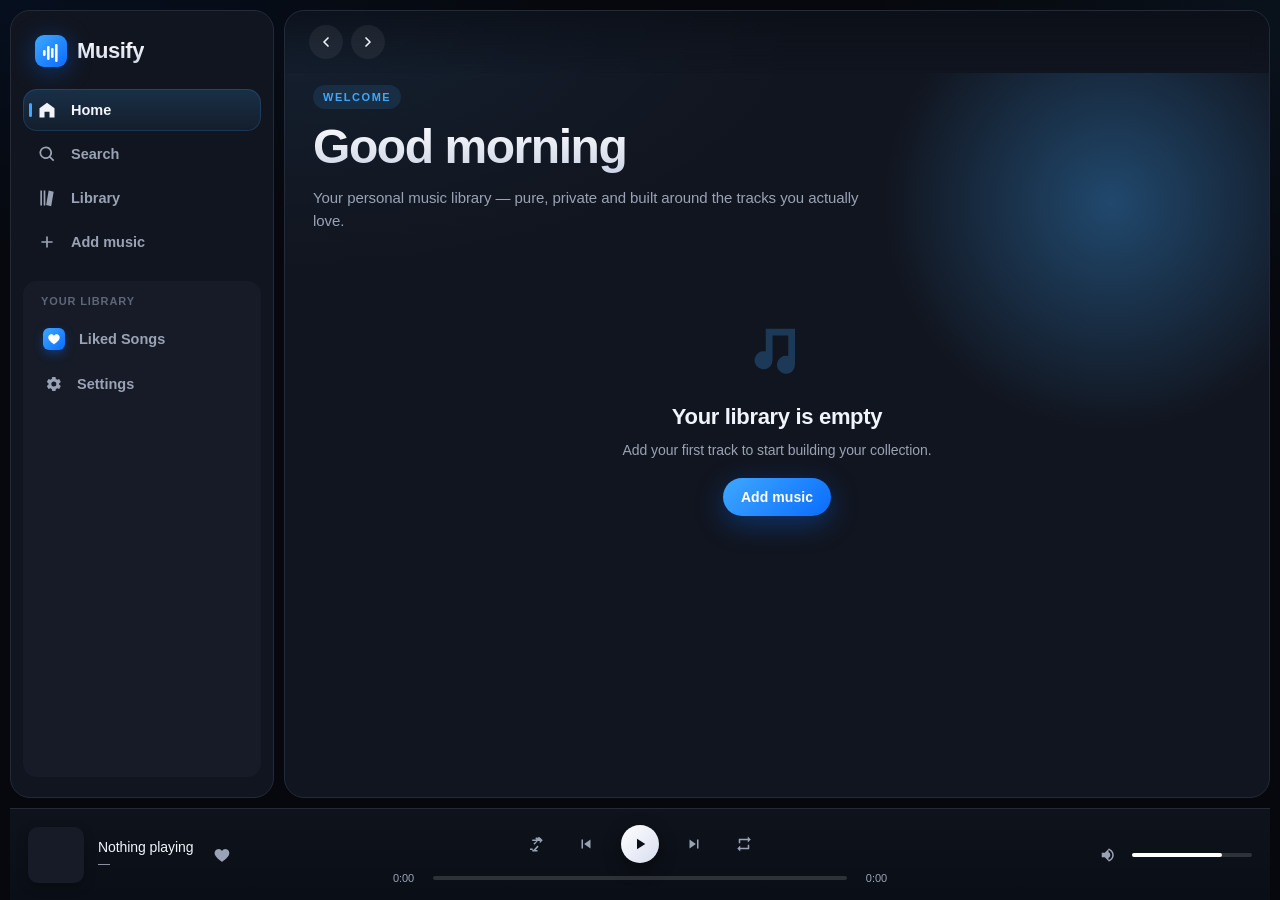
==== commit c06eb9ef: "feat: rebrand to Musify with blue accent, add MP3 upload, i18n, and settings import/export Co-author" ====
--- a/index.html
+++ b/index.html
@@ -2,9 +2,9 @@
 <html lang="en">
 <head>
 <meta charset="UTF-8" />
-<meta name="viewport" content="width=device-width, initial-scale=1.0" />
-<meta name="theme-color" content="#000000" />
-<title>Sonora — Music for everyone</title>
+<meta name="viewport" content="width=device-width, initial-scale=1.0, viewport-fit=cover" />
+<meta name="theme-color" content="#0a0e16" />
+<title>Musify — Your sound, your way</title>
 <link rel="icon" href="assets/favicon.svg" type="image/svg+xml" />
 <link rel="stylesheet" href="style.css" />
 </head>
@@ -14,42 +14,57 @@
   <aside class="sidebar" aria-label="Primary">
     <div class="brand">
       <svg class="brand-mark" viewBox="0 0 32 32" aria-hidden="true">
-        <circle cx="16" cy="16" r="15" fill="#1ed760"/>
-        <path d="M9 12c4-2 10-2 14 0" stroke="#000" stroke-width="2.4" stroke-linecap="round" fill="none"/>
-        <path d="M10 16c3.5-1.6 8.5-1.6 12 0" stroke="#000" stroke-width="2" stroke-linecap="round" fill="none"/>
-        <path d="M11 20c3-1.2 7-1.2 10 0" stroke="#000" stroke-width="1.6" stroke-linecap="round" fill="none"/>
+        <defs>
+          <linearGradient id="brandGrad" x1="0" y1="0" x2="1" y2="1">
+            <stop offset="0%" stop-color="#3ea8ff"/>
+            <stop offset="100%" stop-color="#0a6cff"/>
+          </linearGradient>
+        </defs>
+        <rect width="32" height="32" rx="9" fill="url(#brandGrad)"/>
+        <rect x="8"  y="15" width="2.6" height="6"  rx="1.3" fill="#fff"/>
+        <rect x="12" y="11" width="2.6" height="14" rx="1.3" fill="#fff"/>
+        <rect x="16" y="13" width="2.6" height="10" rx="1.3" fill="#fff"/>
+        <rect x="20" y="9"  width="2.6" height="18" rx="1.3" fill="#fff"/>
       </svg>
-      <span class="brand-name">Sonora</span>
+      <span class="brand-name">Musify</span>
     </div>
 
     <nav class="nav" aria-label="Main navigation">
       <button class="nav-item active" data-view="home">
         <svg viewBox="0 0 24 24" aria-hidden="true"><path d="M12 3.2 3 10v11h6v-7h6v7h6V10z"/></svg>
-        <span>Home</span>
+        <span data-i18n="nav.home">Home</span>
       </button>
       <button class="nav-item" data-view="search">
         <svg viewBox="0 0 24 24" aria-hidden="true"><path d="M10.5 3a7.5 7.5 0 0 1 5.95 12.05l4.25 4.25-1.41 1.41-4.25-4.25A7.5 7.5 0 1 1 10.5 3zm0 2a5.5 5.5 0 1 0 0 11 5.5 5.5 0 0 0 0-11z"/></svg>
-        <span>Search</span>
+        <span data-i18n="nav.search">Search</span>
       </button>
       <button class="nav-item" data-view="library">
         <svg viewBox="0 0 24 24" aria-hidden="true"><path d="M4 3h2v18H4zM8 3h2v18H8zM14 3l6 1.5L17 22l-6-1.5z"/></svg>
-        <span>Library</span>
+        <span data-i18n="nav.library">Library</span>
+      </button>
+      <button class="nav-item" data-view="add">
+        <svg viewBox="0 0 24 24" aria-hidden="true"><path d="M12 5a1 1 0 0 1 1 1v5h5a1 1 0 1 1 0 2h-5v5a1 1 0 1 1-2 0v-5H6a1 1 0 1 1 0-2h5V6a1 1 0 0 1 1-1z"/></svg>
+        <span data-i18n="nav.add">Add music</span>
       </button>
     </nav>
 
     <div class="sidebar-section">
       <div class="sidebar-section-head">
-        <span>Playlists</span>
-      </div>
-      <div class="sidebar-playlists" id="sidebarPlaylists"></div>
-    </div>
-
-    <button class="nav-item liked-shortcut" data-view="liked">
-      <span class="liked-icon" aria-hidden="true">
-        <svg viewBox="0 0 24 24"><path d="M12 21s-7-4.5-9.3-9.1C1 7.9 4 4 7.6 4c2.1 0 3.4 1.1 4.4 2.5C13 5.1 14.3 4 16.4 4 20 4 23 7.9 21.3 11.9 19 16.5 12 21 12 21z"/></svg>
-      </span>
-      <span>Liked Songs</span>
-    </button>
+        <span data-i18n="sidebar.your_library">Your library</span>
+      </div>
+
+      <button class="nav-item liked-shortcut" data-view="liked">
+        <span class="liked-icon" aria-hidden="true">
+          <svg viewBox="0 0 24 24"><path d="M12 21s-7-4.5-9.3-9.1C1 7.9 4 4 7.6 4c2.1 0 3.4 1.1 4.4 2.5C13 5.1 14.3 4 16.4 4 20 4 23 7.9 21.3 11.9 19 16.5 12 21 12 21z"/></svg>
+        </span>
+        <span data-i18n="nav.liked">Liked Songs</span>
+      </button>
+
+      <button class="nav-item" data-view="settings">
+        <svg viewBox="0 0 24 24" aria-hidden="true"><path d="M19.4 13a7.5 7.5 0 0 0 0-2l2-1.5-2-3.4-2.3.9a7.5 7.5 0 0 0-1.7-1L15 3.5h-4l-.4 2.5a7.5 7.5 0 0 0-1.7 1L6.6 6 4.6 9.5 6.6 11a7.5 7.5 0 0 0 0 2l-2 1.5 2 3.4 2.3-.9a7.5 7.5 0 0 0 1.7 1L11 20.5h4l.4-2.5a7.5 7.5 0 0 0 1.7-1l2.3.9 2-3.4-2-1.5zM13 15a3 3 0 1 1 0-6 3 3 0 0 1 0 6z"/></svg>
+        <span data-i18n="nav.settings">Settings</span>
+      </button>
+    </div>
   </aside>
 
   <main class="main">
@@ -65,83 +80,121 @@
     </header>
 
     <div class="view-area" id="viewArea">
+
       <!-- HOME -->
       <section class="view" data-view="home">
         <div class="hero">
           <div class="hero-content">
-            <span class="eyebrow">Welcome back</span>
+            <span class="eyebrow" data-i18n="home.eyebrow">Welcome</span>
             <h1 id="greeting">Good evening</h1>
-            <p class="hero-sub">Fresh sounds, curated playlists and your favorites — all in one place.</p>
+            <p class="hero-sub" data-i18n="home.sub">Your personal music library — pure, private and built around the tracks you actually love.</p>
           </div>
           <div class="hero-glow"></div>
         </div>
 
-        <section class="row">
+        <section class="row" id="homeRecentRow" hidden>
           <div class="row-head">
-            <h2>Made for you</h2>
-            <button class="text-btn">Show all</button>
-          </div>
-          <div class="card-grid" id="featuredGrid"></div>
-        </section>
-
-        <section class="row">
+            <h2 data-i18n="home.recently_added">Recently added</h2>
+            <button class="text-btn" data-view="library" data-i18n="common.show_all">Show all</button>
+          </div>
+          <div class="card-grid" id="homeRecentGrid"></div>
+        </section>
+
+        <section class="row" id="homeShortcutsRow">
           <div class="row-head">
-            <h2>Recently played</h2>
-            <button class="text-btn">Show all</button>
-          </div>
-          <div class="card-grid" id="recentGrid"></div>
-        </section>
-
-        <section class="row">
-          <div class="row-head">
-            <h2>Recommended for today</h2>
-            <button class="text-btn">Show all</button>
-          </div>
-          <div class="card-grid" id="recsGrid"></div>
+            <h2 data-i18n="home.shortcuts">Quick actions</h2>
+          </div>
+          <div class="shortcut-grid">
+            <button class="shortcut" data-view="add">
+              <span class="shortcut-icon icon-add">
+                <svg viewBox="0 0 24 24"><path d="M12 5a1 1 0 0 1 1 1v5h5a1 1 0 1 1 0 2h-5v5a1 1 0 1 1-2 0v-5H6a1 1 0 1 1 0-2h5V6a1 1 0 0 1 1-1z"/></svg>
+              </span>
+              <span class="shortcut-label" data-i18n="home.shortcut_add">Add music</span>
+            </button>
+            <button class="shortcut" data-view="library">
+              <span class="shortcut-icon icon-lib">
+                <svg viewBox="0 0 24 24"><path d="M4 3h2v18H4zM8 3h2v18H8zM14 3l6 1.5L17 22l-6-1.5z"/></svg>
+              </span>
+              <span class="shortcut-label" data-i18n="home.shortcut_library">Open library</span>
+            </button>
+            <button class="shortcut" data-view="liked">
+              <span class="shortcut-icon icon-liked">
+                <svg viewBox="0 0 24 24"><path d="M12 21s-7-4.5-9.3-9.1C1 7.9 4 4 7.6 4c2.1 0 3.4 1.1 4.4 2.5C13 5.1 14.3 4 16.4 4 20 4 23 7.9 21.3 11.9 19 16.5 12 21 12 21z"/></svg>
+              </span>
+              <span class="shortcut-label" data-i18n="home.shortcut_liked">Liked songs</span>
+            </button>
+            <button class="shortcut" data-view="settings">
+              <span class="shortcut-icon icon-set">
+                <svg viewBox="0 0 24 24"><path d="M19.4 13a7.5 7.5 0 0 0 0-2l2-1.5-2-3.4-2.3.9a7.5 7.5 0 0 0-1.7-1L15 3.5h-4l-.4 2.5a7.5 7.5 0 0 0-1.7 1L6.6 6 4.6 9.5 6.6 11a7.5 7.5 0 0 0 0 2l-2 1.5 2 3.4 2.3-.9a7.5 7.5 0 0 0 1.7 1L11 20.5h4l.4-2.5a7.5 7.5 0 0 0 1.7-1l2.3.9 2-3.4-2-1.5zM13 15a3 3 0 1 1 0-6 3 3 0 0 1 0 6z"/></svg>
+              </span>
+              <span class="shortcut-label" data-i18n="home.shortcut_settings">Settings</span>
+            </button>
+          </div>
+        </section>
+
+        <section class="empty-state" id="homeEmpty">
+          <div class="empty-icon" aria-hidden="true">
+            <svg viewBox="0 0 64 64">
+              <path d="M22 14h26v32a8 8 0 1 1-6-7.7V20H28v22a8 8 0 1 1-6-7.7V14z" fill="currentColor"/>
+            </svg>
+          </div>
+          <h3 data-i18n="empty.home_title">Your library is empty</h3>
+          <p data-i18n="empty.home_sub">Add your first track to start building your collection.</p>
+          <button class="btn-primary" data-view="add" data-i18n="empty.cta_add">Add music</button>
         </section>
       </section>
 
       <!-- SEARCH -->
       <section class="view hidden" data-view="search">
         <div class="search-header">
-          <h1>Search</h1>
+          <h1 data-i18n="search.title">Search</h1>
           <div class="search-input">
             <svg viewBox="0 0 24 24" aria-hidden="true"><path d="M10.5 3a7.5 7.5 0 0 1 5.95 12.05l4.25 4.25-1.41 1.41-4.25-4.25A7.5 7.5 0 1 1 10.5 3zm0 2a5.5 5.5 0 1 0 0 11 5.5 5.5 0 0 0 0-11z"/></svg>
-            <input id="searchInput" type="search" placeholder="Search tracks, artists, playlists" autocomplete="off" />
+            <input id="searchInput" type="search" data-i18n-placeholder="search.placeholder" placeholder="Search tracks, artists" autocomplete="off" />
           </div>
         </div>
         <div id="searchEmpty" class="search-empty">
-          <h2>Browse all</h2>
-          <div class="genre-grid" id="genreGrid"></div>
+          <p data-i18n="search.hint">Start typing to find tracks in your library.</p>
         </div>
         <div id="searchResults" class="search-results hidden">
           <section class="results-section" id="resTracksSection">
-            <h2>Tracks</h2>
+            <h2 data-i18n="search.tracks">Tracks</h2>
             <div class="track-list" id="resTracks"></div>
           </section>
-          <section class="results-section" id="resArtistsSection">
-            <h2>Artists</h2>
-            <div class="card-grid" id="resArtists"></div>
-          </section>
-          <section class="results-section" id="resPlaylistsSection">
-            <h2>Playlists</h2>
-            <div class="card-grid" id="resPlaylists"></div>
-          </section>
+        </div>
+        <div id="searchNoResults" class="empty-state hidden">
+          <h3 data-i18n="search.no_results">Nothing found</h3>
+          <p data-i18n="search.try_again">Try a different track name or artist.</p>
         </div>
       </section>
 
       <!-- LIBRARY -->
       <section class="view hidden" data-view="library">
         <div class="library-header">
-          <h1>Your library</h1>
-          <div class="chips" id="libraryChips">
-            <button class="chip active" data-filter="all">All</button>
-            <button class="chip" data-filter="playlists">Playlists</button>
-            <button class="chip" data-filter="liked">Liked</button>
-            <button class="chip" data-filter="recent">Recently added</button>
-          </div>
-        </div>
-        <div class="card-grid" id="libraryGrid"></div>
+          <h1 data-i18n="library.title">Your library</h1>
+          <div class="library-tools">
+            <div class="chips" id="libraryChips">
+              <button class="chip active" data-filter="all" data-i18n="library.all">All</button>
+              <button class="chip" data-filter="liked" data-i18n="library.liked">Liked</button>
+              <button class="chip" data-filter="recent" data-i18n="library.recent">Recently added</button>
+            </div>
+            <button class="btn-secondary" data-view="add">
+              <svg viewBox="0 0 24 24" aria-hidden="true"><path d="M12 5a1 1 0 0 1 1 1v5h5a1 1 0 1 1 0 2h-5v5a1 1 0 1 1-2 0v-5H6a1 1 0 1 1 0-2h5V6a1 1 0 0 1 1-1z"/></svg>
+              <span data-i18n="library.add">Add music</span>
+            </button>
+          </div>
+        </div>
+        <div id="libraryListWrap">
+          <div class="track-list-head">
+            <span>#</span><span data-i18n="track.title">Title</span><span class="hide-sm" data-i18n="track.album">Album</span><span class="duration-col" data-i18n="track.duration">Duration</span>
+          </div>
+          <div class="track-list" id="libraryList"></div>
+        </div>
+        <div class="empty-state hidden" id="libraryEmpty">
+          <h3 data-i18n="empty.library_title">No tracks yet</h3>
+          <p data-i18n="empty.library_sub">Upload your first MP3 to get started.</p>
+          <button class="btn-primary" data-view="add" data-i18n="empty.cta_add">Add music</button>
+        </div>
       </section>
 
       <!-- LIKED -->
@@ -151,10 +204,10 @@
             <svg viewBox="0 0 64 64"><path d="M32 56s-19-12-19-26C13 22 19 16 26 16c3 0 5 1 6 3 1-2 3-3 6-3 7 0 13 6 13 14 0 14-19 26-19 26z" fill="#fff"/></svg>
           </div>
           <div class="playlist-info">
-            <span class="kind">Playlist</span>
-            <h1>Liked Songs</h1>
-            <p class="desc">Every track you've ever loved, in one place.</p>
-            <div class="meta"><span>You</span><span class="dot">·</span><span id="likedCount">0 tracks</span></div>
+            <span class="kind" data-i18n="liked.kind">Collection</span>
+            <h1 data-i18n="liked.title">Liked Songs</h1>
+            <p class="desc" data-i18n="liked.desc">Every track you've marked as favorite.</p>
+            <div class="meta"><span id="likedCount">0 tracks</span></div>
           </div>
         </header>
         <div class="playlist-actions">
@@ -163,33 +216,130 @@
           </button>
         </div>
         <div class="track-list-head">
-          <span>#</span><span>Title</span><span class="hide-sm">Album</span><span class="duration-col">Duration</span>
+          <span>#</span><span data-i18n="track.title">Title</span><span class="hide-sm" data-i18n="track.album">Album</span><span class="duration-col" data-i18n="track.duration">Duration</span>
         </div>
         <div class="track-list" id="likedTracks"></div>
-      </section>
-
-      <!-- PLAYLIST -->
-      <section class="view hidden" data-view="playlist">
-        <header class="playlist-header" id="playlistHeader">
-          <div class="playlist-cover" id="playlistCover"></div>
-          <div class="playlist-info">
-            <span class="kind">Playlist</span>
-            <h1 id="playlistTitle"></h1>
-            <p class="desc" id="playlistDesc"></p>
-            <div class="meta">
-              <span id="playlistOwner"></span><span class="dot">·</span><span id="playlistStats"></span>
-            </div>
-          </div>
-        </header>
-        <div class="playlist-actions">
-          <button class="play-big" id="playPlaylistBtn" aria-label="Play playlist">
-            <svg viewBox="0 0 24 24"><path d="M8 5v14l11-7z"/></svg>
-          </button>
-        </div>
-        <div class="track-list-head">
-          <span>#</span><span>Title</span><span class="hide-sm">Album</span><span class="duration-col">Duration</span>
-        </div>
-        <div class="track-list" id="playlistTracks"></div>
+        <div class="empty-state hidden" id="likedEmpty">
+          <h3 data-i18n="empty.liked_title">No liked songs yet</h3>
+          <p data-i18n="empty.liked_sub">Tap the heart on any track to add it here.</p>
+        </div>
+      </section>
+
+      <!-- ADD MUSIC -->
+      <section class="view hidden" data-view="add">
+        <div class="page-head">
+          <h1 data-i18n="add.title">Add music</h1>
+          <p class="page-sub" data-i18n="add.sub">Upload an MP3 from your device. Title and artist are required.</p>
+        </div>
+
+        <form class="add-form" id="addForm" autocomplete="off">
+          <div class="drop-zone" id="dropZone" tabindex="0" role="button" aria-label="Choose MP3 file">
+            <input type="file" id="audioFile" accept="audio/mpeg,audio/mp3,audio/*" hidden />
+            <div class="drop-icon" aria-hidden="true">
+              <svg viewBox="0 0 24 24"><path d="M12 3a1 1 0 0 1 1 1v9.6l2.3-2.3a1 1 0 1 1 1.4 1.4l-4 4a1 1 0 0 1-1.4 0l-4-4a1 1 0 1 1 1.4-1.4L11 13.6V4a1 1 0 0 1 1-1zM5 19h14a1 1 0 1 1 0 2H5a1 1 0 1 1 0-2z"/></svg>
+            </div>
+            <div class="drop-text">
+              <strong data-i18n="add.drop_title">Drop your MP3 here</strong>
+              <span data-i18n="add.drop_sub">or click to choose a file</span>
+            </div>
+            <div class="drop-file" id="dropFileName" hidden></div>
+          </div>
+
+          <div class="form-grid">
+            <label class="field">
+              <span class="field-label" data-i18n="add.field_title">Title <em>*</em></span>
+              <input type="text" id="fldTitle" required maxlength="120" data-i18n-placeholder="add.ph_title" placeholder="Track title" />
+            </label>
+            <label class="field">
+              <span class="field-label" data-i18n="add.field_artist">Artist <em>*</em></span>
+              <input type="text" id="fldArtist" required maxlength="120" data-i18n-placeholder="add.ph_artist" placeholder="Artist name" />
+            </label>
+            <label class="field">
+              <span class="field-label" data-i18n="add.field_album">Album</span>
+              <input type="text" id="fldAlbum" maxlength="120" data-i18n-placeholder="add.ph_album" placeholder="Album (optional)" />
+            </label>
+            <div class="field">
+              <span class="field-label" data-i18n="add.field_cover">Cover art</span>
+              <div class="cover-picker">
+                <div class="cover-preview" id="coverPreview"></div>
+                <div class="cover-actions">
+                  <input type="file" id="coverFile" accept="image/*" hidden />
+                  <button type="button" class="btn-secondary" id="coverPickBtn" data-i18n="add.choose_image">Choose image</button>
+                  <button type="button" class="btn-ghost" id="coverClearBtn" data-i18n="add.remove_image">Remove</button>
+                </div>
+              </div>
+            </div>
+          </div>
+
+          <div class="form-actions">
+            <button type="button" class="btn-ghost" id="addCancelBtn" data-i18n="common.cancel">Cancel</button>
+            <button type="submit" class="btn-primary" id="addSubmitBtn" data-i18n="add.save">Save track</button>
+          </div>
+        </form>
+      </section>
+
+      <!-- SETTINGS -->
+      <section class="view hidden" data-view="settings">
+        <div class="page-head">
+          <h1 data-i18n="settings.title">Settings</h1>
+          <p class="page-sub" data-i18n="settings.sub">Personalize Musify and manage your data.</p>
+        </div>
+
+        <section class="settings-block">
+          <header class="settings-row-head">
+            <h2 data-i18n="settings.language">Language</h2>
+            <p data-i18n="settings.language_sub">Choose the interface language.</p>
+          </header>
+          <div class="seg-control" id="langControl" role="tablist">
+            <button class="seg-option" data-lang="en" role="tab">English</button>
+            <button class="seg-option" data-lang="ru" role="tab">Русский</button>
+          </div>
+        </section>
+
+        <section class="settings-block">
+          <header class="settings-row-head">
+            <h2 data-i18n="settings.data">Data</h2>
+            <p data-i18n="settings.data_sub">Export a backup of your library, or restore one.</p>
+          </header>
+          <div class="settings-actions">
+            <button class="btn-secondary" id="exportBtn">
+              <svg viewBox="0 0 24 24" aria-hidden="true"><path d="M12 3a1 1 0 0 1 1 1v9.6l2.3-2.3a1 1 0 1 1 1.4 1.4l-4 4a1 1 0 0 1-1.4 0l-4-4a1 1 0 1 1 1.4-1.4L11 13.6V4a1 1 0 0 1 1-1zM5 19h14a1 1 0 1 1 0 2H5a1 1 0 1 1 0-2z" transform="rotate(180 12 12)"/></svg>
+              <span data-i18n="settings.export">Export library</span>
+            </button>
+            <button class="btn-secondary" id="importBtn">
+              <svg viewBox="0 0 24 24" aria-hidden="true"><path d="M12 3a1 1 0 0 1 1 1v9.6l2.3-2.3a1 1 0 1 1 1.4 1.4l-4 4a1 1 0 0 1-1.4 0l-4-4a1 1 0 1 1 1.4-1.4L11 13.6V4a1 1 0 0 1 1-1zM5 19h14a1 1 0 1 1 0 2H5a1 1 0 1 1 0-2z"/></svg>
+              <span data-i18n="settings.import">Import library</span>
+            </button>
+            <input type="file" id="importFile" accept="application/json,.json" hidden />
+            <button class="btn-danger" id="clearBtn">
+              <svg viewBox="0 0 24 24" aria-hidden="true"><path d="M6 7h12l-1 13H7L6 7zm3-4h6l1 2H8l1-2zM4 5h16v2H4z"/></svg>
+              <span data-i18n="settings.clear">Clear library</span>
+            </button>
+          </div>
+          <p class="settings-hint" id="exportStatus" hidden></p>
+        </section>
+
+        <section class="settings-block">
+          <header class="settings-row-head">
+            <h2 data-i18n="settings.about">About</h2>
+          </header>
+          <div class="about-card">
+            <div class="about-logo">
+              <svg viewBox="0 0 32 32" aria-hidden="true">
+                <defs><linearGradient id="aboutGrad" x1="0" y1="0" x2="1" y2="1"><stop offset="0%" stop-color="#3ea8ff"/><stop offset="100%" stop-color="#0a6cff"/></linearGradient></defs>
+                <rect width="32" height="32" rx="9" fill="url(#aboutGrad)"/>
+                <rect x="8"  y="15" width="2.6" height="6"  rx="1.3" fill="#fff"/>
+                <rect x="12" y="11" width="2.6" height="14" rx="1.3" fill="#fff"/>
+                <rect x="16" y="13" width="2.6" height="10" rx="1.3" fill="#fff"/>
+                <rect x="20" y="9"  width="2.6" height="18" rx="1.3" fill="#fff"/>
+              </svg>
+            </div>
+            <div>
+              <div class="about-name">Musify</div>
+              <div class="about-desc" data-i18n="settings.about_desc">A local-first music library that lives entirely in your browser.</div>
+            </div>
+          </div>
+        </section>
       </section>
     </div>
   </main>
@@ -198,19 +348,23 @@
   <nav class="mobile-nav" aria-label="Mobile navigation">
     <button class="m-nav-item active" data-view="home">
       <svg viewBox="0 0 24 24"><path d="M12 3.2 3 10v11h6v-7h6v7h6V10z"/></svg>
-      <span>Home</span>
+      <span data-i18n="nav.home">Home</span>
     </button>
     <button class="m-nav-item" data-view="search">
       <svg viewBox="0 0 24 24"><path d="M10.5 3a7.5 7.5 0 0 1 5.95 12.05l4.25 4.25-1.41 1.41-4.25-4.25A7.5 7.5 0 1 1 10.5 3zm0 2a5.5 5.5 0 1 0 0 11 5.5 5.5 0 0 0 0-11z"/></svg>
-      <span>Search</span>
+      <span data-i18n="nav.search">Search</span>
     </button>
     <button class="m-nav-item" data-view="library">
       <svg viewBox="0 0 24 24"><path d="M4 3h2v18H4zM8 3h2v18H8zM14 3l6 1.5L17 22l-6-1.5z"/></svg>
-      <span>Library</span>
+      <span data-i18n="nav.library">Library</span>
     </button>
-    <button class="m-nav-item" data-view="liked">
-      <svg viewBox="0 0 24 24"><path d="M12 21s-7-4.5-9.3-9.1C1 7.9 4 4 7.6 4c2.1 0 3.4 1.1 4.4 2.5C13 5.1 14.3 4 16.4 4 20 4 23 7.9 21.3 11.9 19 16.5 12 21 12 21z"/></svg>
-      <span>Liked</span>
+    <button class="m-nav-item" data-view="add">
+      <svg viewBox="0 0 24 24"><path d="M12 5a1 1 0 0 1 1 1v5h5a1 1 0 1 1 0 2h-5v5a1 1 0 1 1-2 0v-5H6a1 1 0 1 1 0-2h5V6a1 1 0 0 1 1-1z"/></svg>
+      <span data-i18n="nav.add">Add</span>
+    </button>
+    <button class="m-nav-item" data-view="settings">
+      <svg viewBox="0 0 24 24"><path d="M19.4 13a7.5 7.5 0 0 0 0-2l2-1.5-2-3.4-2.3.9a7.5 7.5 0 0 0-1.7-1L15 3.5h-4l-.4 2.5a7.5 7.5 0 0 0-1.7 1L6.6 6 4.6 9.5 6.6 11a7.5 7.5 0 0 0 0 2l-2 1.5 2 3.4 2.3-.9a7.5 7.5 0 0 0 1.7 1L11 20.5h4l.4-2.5a7.5 7.5 0 0 0 1.7-1l2.3.9 2-3.4-2-1.5zM13 15a3 3 0 1 1 0-6 3 3 0 0 1 0 6z"/></svg>
+      <span data-i18n="nav.settings">Settings</span>
     </button>
   </nav>
 
@@ -219,7 +373,7 @@
     <div class="player-track">
       <div class="player-cover" id="playerCover"></div>
       <div class="player-meta">
-        <div class="player-title" id="playerTitle">Select a track</div>
+        <div class="player-title" id="playerTitle" data-i18n="player.empty_title">Nothing playing</div>
         <div class="player-artist" id="playerArtist">—</div>
       </div>
       <button class="like-btn" id="likeBtn" aria-label="Save to Liked Songs">
@@ -269,6 +423,19 @@
   </footer>
 </div>
 
+<div class="toast-host" id="toastHost" aria-live="polite"></div>
+
+<div class="modal" id="confirmModal" hidden>
+  <div class="modal-card">
+    <h3 id="confirmTitle">Confirm</h3>
+    <p id="confirmBody"></p>
+    <div class="modal-actions">
+      <button class="btn-ghost" id="confirmNo" data-i18n="common.cancel">Cancel</button>
+      <button class="btn-danger" id="confirmYes" data-i18n="common.confirm">Confirm</button>
+    </div>
+  </div>
+</div>
+
 <script src="script.js"></script>
 </body>
 </html>
--- a/style.css
+++ b/style.css
@@ -1,74 +1,105 @@
-/* ============ Reset & base ============ */
+/* ===================== Reset & tokens ===================== */
 *, *::before, *::after { box-sizing: border-box; }
 html, body { margin: 0; padding: 0; height: 100%; }
+
 :root {
-  --bg: #000000;
-  --bg-1: #0a0a0a;
-  --bg-2: #121212;
-  --bg-3: #181818;
-  --bg-4: #1f1f1f;
-  --line: #232323;
-  --text: #ffffff;
-  --text-dim: #a7a7a7;
-  --text-muted: #6a6a6a;
-  --accent: #1ed760;
-  --accent-2: #1db954;
-  --accent-soft: rgba(30, 215, 96, 0.12);
-  --radius: 12px;
-  --radius-lg: 18px;
-  --radius-sm: 8px;
-  --shadow-lg: 0 24px 48px rgba(0,0,0,0.6);
+  /* Surfaces */
+  --bg-0: #06080d;
+  --bg-1: #0a0e16;
+  --bg-2: #11151f;
+  --bg-3: #161b27;
+  --bg-4: #1d2333;
+  --bg-5: #252c40;
+  --line: #232a3a;
+
+  /* Text */
+  --text: #f1f4fb;
+  --text-dim: #9aa3b5;
+  --text-muted: #5f6678;
+
+  /* Accent (blue) */
+  --accent: #3ea8ff;
+  --accent-2: #0a6cff;
+  --accent-soft: rgba(62, 168, 255, 0.12);
+  --accent-glow: rgba(62, 168, 255, 0.35);
+
+  /* Danger */
+  --danger: #ff5a6b;
+
+  /* Shape */
+  --radius-xs: 6px;
+  --radius-sm: 10px;
+  --radius: 14px;
+  --radius-lg: 20px;
+  --radius-xl: 28px;
+
+  /* Effects */
+  --shadow-sm: 0 4px 12px rgba(0, 0, 0, 0.25);
+  --shadow:    0 12px 32px rgba(0, 0, 0, 0.45);
+  --shadow-lg: 0 24px 60px rgba(0, 0, 0, 0.55);
+  --shadow-accent: 0 8px 28px rgba(10, 108, 255, 0.35);
+
+  /* Motion */
+  --t-fast: 160ms cubic-bezier(0.4, 0, 0.2, 1);
+  --t: 220ms cubic-bezier(0.4, 0, 0.2, 1);
+  --t-slow: 380ms cubic-bezier(0.4, 0, 0.2, 1);
+
+  /* Layout */
   --player-h: 92px;
-  --mobile-nav-h: 64px;
-  --transition: 200ms cubic-bezier(0.4, 0, 0.2, 1);
+  --mobile-nav-h: 66px;
+  --sidebar-w: 264px;
 }
 
 body {
-  font-family: -apple-system, BlinkMacSystemFont, 'Segoe UI', Roboto, Inter, 'Helvetica Neue', Arial, sans-serif;
-  background: var(--bg);
+  font-family: 'Inter', -apple-system, BlinkMacSystemFont, 'Segoe UI', Roboto, 'Helvetica Neue', Arial, sans-serif;
+  background: var(--bg-0);
   color: var(--text);
   font-size: 14px;
+  letter-spacing: -0.005em;
   -webkit-font-smoothing: antialiased;
   -moz-osx-font-smoothing: grayscale;
   overflow: hidden;
-  letter-spacing: -0.005em;
-}
-
-button { font-family: inherit; cursor: pointer; border: none; background: none; color: inherit; }
-input { font-family: inherit; }
+}
+
+button, input, select { font-family: inherit; }
+button { cursor: pointer; border: none; background: none; color: inherit; }
+input { outline: none; }
 .hidden { display: none !important; }
-
-/* Scrollbar */
-::-webkit-scrollbar { width: 12px; height: 12px; }
+[hidden] { display: none !important; }
+
+::-webkit-scrollbar { width: 10px; height: 10px; }
 ::-webkit-scrollbar-track { background: transparent; }
-::-webkit-scrollbar-thumb { background: #2a2a2a; border-radius: 6px; border: 3px solid var(--bg); }
-::-webkit-scrollbar-thumb:hover { background: #3a3a3a; }
-
-/* ============ App layout ============ */
+::-webkit-scrollbar-thumb { background: rgba(255,255,255,0.08); border-radius: 8px; border: 2px solid transparent; background-clip: padding-box; }
+::-webkit-scrollbar-thumb:hover { background: rgba(255,255,255,0.16); border: 2px solid transparent; background-clip: padding-box; }
+
+/* ===================== Layout ===================== */
 .app {
   display: grid;
-  grid-template-columns: 256px 1fr;
+  grid-template-columns: var(--sidebar-w) 1fr;
   grid-template-rows: 1fr var(--player-h);
   grid-template-areas:
     "sidebar main"
     "player  player";
   height: 100vh;
   width: 100vw;
-  gap: 8px;
-  padding: 8px;
-  padding-bottom: 0;
-  background: var(--bg);
-}
-
-/* ============ Sidebar ============ */
+  gap: 10px;
+  padding: 10px 10px 0;
+  background:
+    radial-gradient(1200px 600px at -10% -10%, rgba(10,108,255,0.10), transparent 60%),
+    radial-gradient(900px 500px at 110% 0%, rgba(62,168,255,0.08), transparent 60%),
+    var(--bg-0);
+}
+
+/* ===================== Sidebar ===================== */
 .sidebar {
   grid-area: sidebar;
   background: var(--bg-2);
-  border-radius: var(--radius);
+  border: 1px solid var(--line);
+  border-radius: var(--radius-lg);
   padding: 20px 12px;
   display: flex;
   flex-direction: column;
-  gap: 18px;
+  gap: 14px;
   overflow: hidden;
 }
 
@@ -76,14 +107,17 @@
   display: flex;
   align-items: center;
   gap: 10px;
-  padding: 0 12px;
-  margin-bottom: 6px;
-}
-.brand-mark { width: 30px; height: 30px; }
+  padding: 4px 12px 8px;
+}
+.brand-mark { width: 32px; height: 32px; filter: drop-shadow(0 4px 12px rgba(10,108,255,0.4)); }
 .brand-name {
   font-size: 22px;
-  font-weight: 700;
+  font-weight: 800;
   letter-spacing: -0.02em;
+  background: linear-gradient(180deg, #fff 0%, #cdd6e8 100%);
+  -webkit-background-clip: text;
+  background-clip: text;
+  color: transparent;
 }
 
 .nav {
@@ -95,26 +129,42 @@
 .nav-item {
   display: flex;
   align-items: center;
-  gap: 16px;
-  padding: 10px 14px;
-  border-radius: var(--radius-sm);
+  gap: 14px;
+  padding: 11px 14px;
+  border-radius: var(--radius);
   color: var(--text-dim);
   font-weight: 600;
-  font-size: 15px;
+  font-size: 14.5px;
   text-align: left;
-  transition: color var(--transition), background var(--transition);
-}
-.nav-item svg { width: 22px; height: 22px; fill: currentColor; flex-shrink: 0; }
-.nav-item:hover { color: var(--text); }
-.nav-item.active { color: var(--text); background: var(--bg-4); }
+  transition: color var(--t), background var(--t), transform var(--t);
+  position: relative;
+}
+.nav-item svg { width: 20px; height: 20px; fill: currentColor; flex-shrink: 0; }
+.nav-item:hover { color: var(--text); background: rgba(255,255,255,0.04); }
+.nav-item.active {
+  color: var(--text);
+  background: linear-gradient(180deg, rgba(62,168,255,0.18), rgba(62,168,255,0.06));
+  box-shadow: inset 0 0 0 1px rgba(62,168,255,0.18);
+}
+.nav-item.active::before {
+  content: '';
+  position: absolute;
+  left: 6px;
+  top: 14px;
+  bottom: 14px;
+  width: 3px;
+  border-radius: 2px;
+  background: var(--accent);
+}
 
 .liked-shortcut .liked-icon {
   width: 22px;
   height: 22px;
-  border-radius: 4px;
-  background: linear-gradient(135deg, #4a00e0 0%, #8e2de2 100%);
+  border-radius: 6px;
+  background: linear-gradient(135deg, #3ea8ff 0%, #0a6cff 100%);
   display: grid;
   place-items: center;
+  box-shadow: 0 4px 10px rgba(10,108,255,0.35);
 }
 .liked-shortcut .liked-icon svg { width: 14px; height: 14px; fill: #fff; }
 
@@ -126,154 +176,160 @@
   background: var(--bg-3);
   border-radius: var(--radius);
   margin-top: 4px;
-  padding: 14px 6px 6px;
-  gap: 4px;
+  padding: 14px 6px;
+  gap: 2px;
 }
 .sidebar-section-head {
-  display: flex;
-  align-items: center;
   padding: 0 12px 8px;
-  font-size: 12px;
+  font-size: 11px;
   font-weight: 700;
-  letter-spacing: 0.04em;
+  letter-spacing: 0.08em;
   text-transform: uppercase;
-  color: var(--text-dim);
-}
-.sidebar-playlists {
-  flex: 1;
-  overflow-y: auto;
-  padding: 0 6px 6px;
-  display: flex;
-  flex-direction: column;
-  gap: 2px;
-}
-.sp-item {
-  display: flex;
-  align-items: center;
-  gap: 10px;
-  padding: 8px;
-  border-radius: var(--radius-sm);
-  cursor: pointer;
-  transition: background var(--transition);
-}
-.sp-item:hover { background: var(--bg-4); }
-.sp-item.active { background: var(--bg-4); }
-.sp-cover {
-  width: 40px;
-  height: 40px;
-  border-radius: 4px;
-  background-size: cover;
-  background-position: center;
-  flex-shrink: 0;
-}
-.sp-meta { min-width: 0; flex: 1; }
-.sp-title {
-  font-size: 14px;
-  font-weight: 500;
-  color: var(--text);
-  white-space: nowrap;
-  overflow: hidden;
-  text-overflow: ellipsis;
-}
-.sp-sub {
-  font-size: 12px;
-  color: var(--text-dim);
-}
-
-/* ============ Main ============ */
+  color: var(--text-muted);
+}
+
+/* ===================== Main ===================== */
 .main {
   grid-area: main;
-  background: linear-gradient(180deg, #1a1a1a 0%, var(--bg-2) 280px);
-  border-radius: var(--radius);
+  background:
+    radial-gradient(800px 400px at 0% 0%, rgba(62,168,255,0.08), transparent 65%),
+    var(--bg-2);
+  border: 1px solid var(--line);
+  border-radius: var(--radius-lg);
   overflow: hidden;
   display: flex;
   flex-direction: column;
-  position: relative;
 }
 
 .topbar {
   display: flex;
   align-items: center;
-  gap: 16px;
+  gap: 14px;
   padding: 14px 24px;
   position: sticky;
   top: 0;
   z-index: 20;
-  background: linear-gradient(180deg, rgba(0,0,0,0.6) 0%, rgba(0,0,0,0) 100%);
-  backdrop-filter: blur(8px);
-  -webkit-backdrop-filter: blur(8px);
+  background: linear-gradient(180deg, rgba(10,14,22,0.7) 0%, rgba(10,14,22,0) 100%);
+  backdrop-filter: blur(10px);
+  -webkit-backdrop-filter: blur(10px);
 }
 .topbar-nav { display: flex; gap: 8px; }
 .round-btn {
-  width: 32px;
-  height: 32px;
+  width: 34px;
+  height: 34px;
   border-radius: 50%;
-  background: rgba(0,0,0,0.6);
+  background: rgba(255,255,255,0.06);
   display: grid;
   place-items: center;
   color: var(--text);
-  transition: transform var(--transition), background var(--transition);
-}
-.round-btn:hover { background: rgba(0,0,0,0.8); }
-.round-btn svg { width: 18px; height: 18px; stroke: currentColor; stroke-width: 2.5; fill: none; stroke-linecap: round; stroke-linejoin: round; }
-
-.topbar-search { display: none; }
+  transition: background var(--t), transform var(--t), color var(--t);
+}
+.round-btn:hover { background: rgba(255,255,255,0.12); }
+.round-btn:active { transform: scale(0.94); }
+.round-btn svg { width: 16px; height: 16px; stroke: currentColor; stroke-width: 2.5; fill: none; stroke-linecap: round; stroke-linejoin: round; }
 
 .view-area {
   flex: 1;
   overflow-y: auto;
-  padding: 0 24px 32px;
+  padding: 0 28px 40px;
   scroll-behavior: smooth;
 }
 
-.view {
-  animation: fadeUp 320ms cubic-bezier(0.4, 0, 0.2, 1);
-}
+.view { animation: fadeUp 380ms cubic-bezier(0.16, 1, 0.3, 1); }
 @keyframes fadeUp {
-  from { opacity: 0; transform: translateY(8px); }
+  from { opacity: 0; transform: translateY(10px); }
   to { opacity: 1; transform: translateY(0); }
 }
 
-/* ============ Hero ============ */
+/* ===================== Buttons ===================== */
+.btn-primary, .btn-secondary, .btn-ghost, .btn-danger {
+  display: inline-flex;
+  align-items: center;
+  gap: 8px;
+  padding: 11px 18px;
+  border-radius: 999px;
+  font-weight: 600;
+  font-size: 14px;
+  letter-spacing: 0.005em;
+  transition: transform var(--t), background var(--t), color var(--t), box-shadow var(--t);
+  white-space: nowrap;
+}
+.btn-primary svg, .btn-secondary svg, .btn-ghost svg, .btn-danger svg {
+  width: 16px; height: 16px; fill: currentColor;
+}
+.btn-primary {
+  background: linear-gradient(135deg, #3ea8ff 0%, #0a6cff 100%);
+  color: #fff;
+  box-shadow: var(--shadow-accent);
+}
+.btn-primary:hover { transform: translateY(-1px); box-shadow: 0 12px 36px rgba(10,108,255,0.5); }
+.btn-primary:active { transform: translateY(0); }
+
+.btn-secondary {
+  background: rgba(255,255,255,0.06);
+  color: var(--text);
+}
+.btn-secondary:hover { background: rgba(255,255,255,0.12); }
+
+.btn-ghost {
+  background: transparent;
+  color: var(--text-dim);
+}
+.btn-ghost:hover { color: var(--text); background: rgba(255,255,255,0.06); }
+
+.btn-danger {
+  background: rgba(255, 90, 107, 0.12);
+  color: var(--danger);
+}
+.btn-danger:hover { background: rgba(255, 90, 107, 0.2); }
+
+/* ===================== Hero ===================== */
 .hero {
   position: relative;
-  padding: 8px 0 24px;
-  overflow: hidden;
+  padding: 12px 0 16px;
 }
 .hero-content { position: relative; z-index: 2; }
 .eyebrow {
   display: inline-block;
   color: var(--accent);
-  font-size: 12px;
+  font-size: 11px;
   font-weight: 700;
-  letter-spacing: 0.12em;
+  letter-spacing: 0.14em;
   text-transform: uppercase;
-  margin-bottom: 8px;
+  margin-bottom: 10px;
+  padding: 6px 10px;
+  border-radius: 999px;
+  background: var(--accent-soft);
 }
 .hero h1 {
-  font-size: clamp(28px, 4vw, 44px);
+  font-size: clamp(30px, 4.5vw, 48px);
   font-weight: 800;
   margin: 0;
-  letter-spacing: -0.025em;
+  letter-spacing: -0.03em;
+  background: linear-gradient(180deg, #ffffff 0%, #bcc6dd 130%);
+  -webkit-background-clip: text;
+  background-clip: text;
+  color: transparent;
 }
 .hero-sub {
   color: var(--text-dim);
   font-size: 15px;
-  margin: 10px 0 0;
-  max-width: 520px;
+  margin: 12px 0 0;
+  max-width: 560px;
+  line-height: 1.55;
 }
 .hero-glow {
   position: absolute;
-  top: -80px;
-  right: -80px;
-  width: 400px;
-  height: 400px;
-  background: radial-gradient(circle, rgba(30,215,96,0.18) 0%, rgba(30,215,96,0) 70%);
+  top: -100px;
+  right: -100px;
+  width: 460px;
+  height: 460px;
+  background: radial-gradient(circle, var(--accent-glow) 0%, transparent 70%);
   pointer-events: none;
 }
 
-/* ============ Rows ============ */
-.row { margin-top: 28px; }
+/* ===================== Rows ===================== */
+.row { margin-top: 32px; }
 .row-head {
   display: flex;
   align-items: baseline;
@@ -284,34 +340,72 @@
   font-size: 22px;
   font-weight: 700;
   margin: 0;
-  letter-spacing: -0.015em;
+  letter-spacing: -0.02em;
 }
 .text-btn {
   color: var(--text-dim);
-  font-weight: 700;
+  font-weight: 600;
   font-size: 12px;
   letter-spacing: 0.06em;
   text-transform: uppercase;
-  transition: color var(--transition);
-}
-.text-btn:hover { color: var(--text); text-decoration: underline; }
-
-/* ============ Cards ============ */
+  transition: color var(--t);
+}
+.text-btn:hover { color: var(--text); }
+
+/* ===================== Shortcut tiles ===================== */
+.shortcut-grid {
+  display: grid;
+  grid-template-columns: repeat(auto-fill, minmax(220px, 1fr));
+  gap: 14px;
+}
+.shortcut {
+  display: flex;
+  align-items: center;
+  gap: 14px;
+  padding: 14px;
+  border-radius: var(--radius);
+  background: var(--bg-3);
+  border: 1px solid var(--line);
+  text-align: left;
+  transition: background var(--t), border-color var(--t), transform var(--t);
+}
+.shortcut:hover {
+  background: var(--bg-4);
+  border-color: rgba(62,168,255,0.3);
+  transform: translateY(-2px);
+}
+.shortcut-icon {
+  width: 48px;
+  height: 48px;
+  border-radius: var(--radius-sm);
+  display: grid;
+  place-items: center;
+  flex-shrink: 0;
+}
+.shortcut-icon svg { width: 22px; height: 22px; fill: #fff; }
+.icon-add  { background: linear-gradient(135deg, #3ea8ff, #0a6cff); box-shadow: var(--shadow-accent); }
+.icon-lib  { background: linear-gradient(135deg, #5e6ce6, #2538a1); }
+.icon-liked { background: linear-gradient(135deg, #ff7eb6, #c2185b); }
+.icon-set  { background: linear-gradient(135deg, #5b677d, #2a3142); }
+.shortcut-label { font-weight: 600; font-size: 15px; }
+
+/* ===================== Cards ===================== */
 .card-grid {
   display: grid;
   grid-template-columns: repeat(auto-fill, minmax(180px, 1fr));
-  gap: 20px;
+  gap: 18px;
 }
 
 .card {
   background: var(--bg-3);
+  border: 1px solid var(--line);
   border-radius: var(--radius);
-  padding: 16px;
+  padding: 14px;
   position: relative;
   cursor: pointer;
-  transition: background var(--transition), transform var(--transition);
-}
-.card:hover { background: var(--bg-4); }
+  transition: background var(--t), border-color var(--t), transform var(--t);
+}
+.card:hover { background: var(--bg-4); border-color: rgba(62,168,255,0.25); transform: translateY(-2px); }
 .card:hover .card-play { opacity: 1; transform: translateY(0); }
 
 .card-cover {
@@ -320,32 +414,32 @@
   border-radius: var(--radius-sm);
   background-size: cover;
   background-position: center;
-  margin-bottom: 14px;
-  box-shadow: var(--shadow-lg);
+  margin-bottom: 12px;
+  box-shadow: var(--shadow);
   position: relative;
   overflow: hidden;
-}
-.card-cover.artist { border-radius: 50%; box-shadow: none; }
+  background-color: var(--bg-4);
+}
 
 .card-play {
   position: absolute;
-  right: 24px;
-  bottom: 90px;
-  width: 48px;
-  height: 48px;
+  right: 22px;
+  bottom: 86px;
+  width: 46px;
+  height: 46px;
   border-radius: 50%;
   background: var(--accent);
-  color: #000;
+  color: #fff;
   display: grid;
   place-items: center;
   opacity: 0;
   transform: translateY(8px);
-  transition: opacity var(--transition), transform var(--transition), background var(--transition);
-  box-shadow: 0 8px 16px rgba(0,0,0,0.5);
+  transition: opacity var(--t), transform var(--t), background var(--t);
+  box-shadow: var(--shadow-accent);
   z-index: 3;
 }
-.card-play:hover { background: #2bee76; transform: translateY(0) scale(1.04); }
-.card-play svg { width: 22px; height: 22px; fill: #000; margin-left: 2px; }
+.card-play:hover { background: #5cb6ff; transform: translateY(0) scale(1.06); }
+.card-play svg { width: 20px; height: 20px; fill: #fff; margin-left: 2px; }
 
 .card-title {
   font-size: 15px;
@@ -358,18 +452,60 @@
 .card-sub {
   color: var(--text-dim);
   font-size: 13px;
-  line-height: 1.4;
-  display: -webkit-box;
-  -webkit-line-clamp: 2;
-  -webkit-box-orient: vertical;
+  margin: 0;
+  white-space: nowrap;
   overflow: hidden;
-}
-
-/* ============ Search ============ */
+  text-overflow: ellipsis;
+}
+
+/* ===================== Empty state ===================== */
+.empty-state {
+  display: flex;
+  flex-direction: column;
+  align-items: center;
+  justify-content: center;
+  text-align: center;
+  padding: 64px 24px;
+  gap: 12px;
+}
+.empty-icon {
+  color: rgba(62,168,255,0.25);
+  margin-bottom: 4px;
+}
+.empty-icon svg { width: 72px; height: 72px; }
+.empty-state h3 {
+  font-size: 22px;
+  font-weight: 700;
+  margin: 0;
+  letter-spacing: -0.015em;
+}
+.empty-state p {
+  color: var(--text-dim);
+  margin: 0;
+  max-width: 360px;
+}
+.empty-state .btn-primary { margin-top: 8px; }
+
+/* ===================== Page heads ===================== */
+.page-head { padding: 12px 0 24px; }
+.page-head h1 {
+  font-size: clamp(28px, 4vw, 40px);
+  margin: 0 0 6px;
+  font-weight: 800;
+  letter-spacing: -0.025em;
+}
+.page-sub {
+  color: var(--text-dim);
+  margin: 0;
+  max-width: 600px;
+}
+
+/* ===================== Search ===================== */
 .search-header { padding-top: 12px; }
 .search-header h1 {
   font-size: clamp(28px, 4vw, 40px);
   margin: 0 0 16px;
+  font-weight: 800;
   letter-spacing: -0.02em;
 }
 .search-input {
@@ -377,107 +513,105 @@
   align-items: center;
   gap: 12px;
   background: var(--bg-3);
+  border: 1px solid var(--line);
   padding: 12px 18px;
   border-radius: 999px;
-  max-width: 460px;
-  transition: background var(--transition), box-shadow var(--transition);
+  max-width: 520px;
+  transition: background var(--t), box-shadow var(--t), border-color var(--t);
 }
 .search-input:focus-within {
   background: var(--bg-4);
-  box-shadow: 0 0 0 2px rgba(30,215,96,0.4);
+  border-color: rgba(62,168,255,0.4);
+  box-shadow: 0 0 0 4px rgba(62,168,255,0.12);
 }
 .search-input svg { width: 20px; height: 20px; fill: var(--text-dim); }
 .search-input input {
   background: none;
   border: none;
-  outline: none;
   color: var(--text);
   width: 100%;
   font-size: 15px;
 }
 .search-input input::placeholder { color: var(--text-muted); }
 
-.search-empty { margin-top: 36px; }
-.search-empty h2 { font-size: 22px; margin: 0 0 18px; }
-.genre-grid {
-  display: grid;
-  grid-template-columns: repeat(auto-fill, minmax(180px, 1fr));
-  gap: 16px;
-}
-.genre-tile {
-  position: relative;
-  aspect-ratio: 1.6 / 1;
-  border-radius: var(--radius);
-  padding: 16px;
-  overflow: hidden;
-  cursor: pointer;
-  transition: transform var(--transition);
-}
-.genre-tile:hover { transform: scale(1.02); }
-.genre-tile h3 {
-  margin: 0;
-  font-size: 22px;
-  font-weight: 700;
-  letter-spacing: -0.01em;
-  position: relative;
-  z-index: 2;
-  color: #fff;
-}
-
-.search-results { margin-top: 24px; display: flex; flex-direction: column; gap: 32px; }
+.search-empty { padding: 40px 0; color: var(--text-dim); }
+.search-results { margin-top: 24px; display: flex; flex-direction: column; gap: 28px; }
 .results-section h2 { font-size: 20px; margin: 0 0 14px; }
 
-/* ============ Library ============ */
+/* ===================== Library ===================== */
 .library-header {
   padding-top: 12px;
   display: flex;
   align-items: center;
   justify-content: space-between;
+  gap: 16px;
   flex-wrap: wrap;
-  gap: 16px;
   margin-bottom: 20px;
 }
-.library-header h1 { font-size: clamp(24px, 3vw, 32px); margin: 0; }
+.library-header h1 {
+  font-size: clamp(26px, 3vw, 34px);
+  margin: 0;
+  font-weight: 800;
+  letter-spacing: -0.02em;
+}
+.library-tools {
+  display: flex;
+  align-items: center;
+  gap: 12px;
+  flex-wrap: wrap;
+}
 .chips { display: flex; gap: 8px; flex-wrap: wrap; }
 .chip {
   padding: 8px 14px;
   border-radius: 999px;
   background: var(--bg-3);
+  border: 1px solid var(--line);
   color: var(--text);
   font-size: 13px;
   font-weight: 500;
-  transition: background var(--transition);
+  transition: background var(--t), border-color var(--t);
 }
 .chip:hover { background: var(--bg-4); }
-.chip.active { background: #fff; color: #000; }
-
-/* ============ Playlist page ============ */
+.chip.active {
+  background: linear-gradient(135deg, #3ea8ff, #0a6cff);
+  color: #fff;
+  border-color: transparent;
+  box-shadow: var(--shadow-accent);
+}
+
+/* ===================== Playlist (Liked) page ===================== */
 .playlist-header {
   display: flex;
   gap: 24px;
   align-items: flex-end;
-  padding: 40px 0 24px;
+  padding: 32px 0 20px;
 }
 .playlist-cover {
-  width: 232px;
-  height: 232px;
-  border-radius: var(--radius-sm);
+  width: 220px;
+  height: 220px;
+  border-radius: var(--radius);
   background-size: cover;
   background-position: center;
   box-shadow: var(--shadow-lg);
   flex-shrink: 0;
 }
 .liked-cover {
-  background: linear-gradient(135deg, #4a00e0 0%, #8e2de2 100%);
+  background: linear-gradient(135deg, #3ea8ff 0%, #0a6cff 100%);
   display: grid;
   place-items: center;
-}
-.liked-cover svg { width: 90px; height: 90px; }
-
+  box-shadow: 0 12px 36px rgba(10,108,255,0.45);
+}
+.liked-cover svg { width: 84px; height: 84px; }
 .playlist-info { display: flex; flex-direction: column; gap: 10px; min-width: 0; flex: 1; }
-.playlist-info .kind { font-size: 12px; font-weight: 700; }
+.playlist-info .kind {
+  font-size: 11px;
+  font-weight: 700;
+  letter-spacing: 0.12em;
+  text-transform: uppercase;
+  color: var(--accent);
+}
 .playlist-info h1 {
-  font-size: clamp(34px, 6vw, 72px);
+  font-size: clamp(32px, 5.5vw, 64px);
   font-weight: 800;
   margin: 0;
   letter-spacing: -0.03em;
@@ -490,50 +624,43 @@
   max-width: 720px;
 }
 .playlist-info .meta {
-  margin-top: 6px;
   font-size: 13px;
   color: var(--text-dim);
-  display: flex;
-  gap: 6px;
-  align-items: center;
-}
-.playlist-info .meta .dot { color: var(--text-muted); }
-.playlist-info .meta span:first-child { color: var(--text); font-weight: 600; }
+}
 
 .playlist-actions {
   display: flex;
   align-items: center;
-  gap: 24px;
-  padding: 16px 0 8px;
+  gap: 18px;
+  padding: 18px 0 8px;
 }
 .play-big {
   width: 56px;
   height: 56px;
   border-radius: 50%;
-  background: var(--accent);
-  color: #000;
+  background: linear-gradient(135deg, #3ea8ff, #0a6cff);
+  color: #fff;
   display: grid;
   place-items: center;
-  transition: transform var(--transition), background var(--transition);
-  box-shadow: 0 8px 24px rgba(0,0,0,0.4);
-}
-.play-big:hover { background: #2bee76; transform: scale(1.05); }
-.play-big svg { width: 26px; height: 26px; fill: #000; margin-left: 2px; }
-
-/* ============ Track list ============ */
+  transition: transform var(--t), box-shadow var(--t);
+  box-shadow: var(--shadow-accent);
+}
+.play-big:hover { transform: scale(1.06); box-shadow: 0 14px 40px rgba(10,108,255,0.6); }
+.play-big svg { width: 24px; height: 24px; fill: #fff; margin-left: 2px; }
+
+/* ===================== Track list ===================== */
 .track-list-head, .track-row {
   display: grid;
   grid-template-columns: 40px 1fr 1fr 80px;
   gap: 16px;
   align-items: center;
-  padding: 8px 16px;
-  border-bottom: 1px solid transparent;
+  padding: 10px 16px;
 }
 .track-list-head {
-  color: var(--text-dim);
-  font-size: 12px;
-  font-weight: 500;
-  letter-spacing: 0.06em;
+  color: var(--text-muted);
+  font-size: 11px;
+  font-weight: 600;
+  letter-spacing: 0.08em;
   text-transform: uppercase;
   border-bottom: 1px solid var(--line);
   margin-top: 8px;
@@ -541,28 +668,32 @@
 }
 .track-list-head .duration-col { text-align: right; }
 
-.track-list { display: flex; flex-direction: column; margin-top: 8px; }
+.track-list { display: flex; flex-direction: column; margin-top: 6px; }
 .track-row {
   border-radius: var(--radius-sm);
   cursor: pointer;
-  transition: background var(--transition);
-  color: var(--text-dim);
+  transition: background var(--t-fast), color var(--t-fast);
+  color: var(--text-dim);
+  position: relative;
 }
 .track-row:hover { background: rgba(255,255,255,0.06); }
-.track-row:hover .track-num .num-text { display: none; }
-.track-row:hover .track-num .num-play { display: inline; }
+.track-row:hover .num-text { display: none; }
+.track-row:hover .num-play { display: inline-flex; }
 .track-row.playing { color: var(--accent); }
 .track-row.playing .track-title { color: var(--accent); }
+.track-row.playing .num-text { display: none; }
+.track-row.playing .num-play { display: inline-flex; }
 
 .track-num {
   font-size: 14px;
   text-align: center;
-  position: relative;
-}
-.track-num .num-play { display: none; }
+  display: flex;
+  align-items: center;
+  justify-content: center;
+  font-variant-numeric: tabular-nums;
+}
+.track-num .num-play { display: none; align-items: center; justify-content: center; }
 .track-num .num-play svg { width: 14px; height: 14px; fill: var(--text); }
-.track-row.playing .num-text { display: none; }
-.track-row.playing .num-play { display: inline; }
 .track-row.playing .num-play svg { fill: var(--accent); }
 
 .track-info {
@@ -574,14 +705,15 @@
 .track-cover {
   width: 40px;
   height: 40px;
-  border-radius: 4px;
+  border-radius: 6px;
   background-size: cover;
   background-position: center;
   flex-shrink: 0;
+  background-color: var(--bg-4);
 }
 .track-text { min-width: 0; }
 .track-title {
-  font-size: 15px;
+  font-size: 14.5px;
   color: var(--text);
   font-weight: 500;
   white-space: nowrap;
@@ -589,7 +721,7 @@
   text-overflow: ellipsis;
 }
 .track-artist {
-  font-size: 13px;
+  font-size: 12.5px;
   color: var(--text-dim);
   white-space: nowrap;
   overflow: hidden;
@@ -605,16 +737,205 @@
   font-size: 13px;
   text-align: right;
   font-variant-numeric: tabular-nums;
-}
-
-/* ============ Player ============ */
+  display: flex;
+  align-items: center;
+  justify-content: flex-end;
+  gap: 8px;
+}
+
+.row-menu-btn {
+  width: 28px;
+  height: 28px;
+  border-radius: 50%;
+  display: grid;
+  place-items: center;
+  color: var(--text-dim);
+  opacity: 0;
+  transition: opacity var(--t), background var(--t), color var(--t);
+}
+.track-row:hover .row-menu-btn { opacity: 1; }
+.row-menu-btn:hover { background: rgba(255,255,255,0.1); color: var(--text); }
+.row-menu-btn svg { width: 14px; height: 14px; fill: currentColor; }
+
+/* ===================== Add Music ===================== */
+.add-form {
+  display: flex;
+  flex-direction: column;
+  gap: 20px;
+  max-width: 760px;
+}
+.drop-zone {
+  border: 2px dashed rgba(62,168,255,0.3);
+  border-radius: var(--radius);
+  background: linear-gradient(180deg, rgba(62,168,255,0.04), transparent);
+  padding: 36px 24px;
+  text-align: center;
+  cursor: pointer;
+  transition: background var(--t), border-color var(--t), transform var(--t);
+}
+.drop-zone:hover, .drop-zone:focus-visible {
+  border-color: var(--accent);
+  background: rgba(62,168,255,0.06);
+  outline: none;
+}
+.drop-zone.dragover {
+  border-color: var(--accent);
+  background: rgba(62,168,255,0.12);
+  transform: scale(1.005);
+}
+.drop-icon {
+  width: 56px;
+  height: 56px;
+  margin: 0 auto 14px;
+  border-radius: 50%;
+  background: rgba(62,168,255,0.16);
+  color: var(--accent);
+  display: grid;
+  place-items: center;
+}
+.drop-icon svg { width: 26px; height: 26px; fill: currentColor; }
+.drop-text { display: flex; flex-direction: column; gap: 4px; }
+.drop-text strong { font-size: 16px; font-weight: 600; color: var(--text); }
+.drop-text span { font-size: 13px; color: var(--text-dim); }
+.drop-file {
+  margin-top: 14px;
+  font-size: 13px;
+  color: var(--accent);
+  font-weight: 500;
+}
+
+.form-grid {
+  display: grid;
+  grid-template-columns: 1fr 1fr;
+  gap: 16px;
+}
+.field { display: flex; flex-direction: column; gap: 6px; }
+.field-label {
+  font-size: 12px;
+  font-weight: 600;
+  color: var(--text-dim);
+  letter-spacing: 0.02em;
+}
+.field-label em { color: var(--accent); font-style: normal; margin-left: 2px; }
+.field input[type="text"] {
+  background: var(--bg-3);
+  border: 1px solid var(--line);
+  color: var(--text);
+  padding: 12px 14px;
+  border-radius: var(--radius-sm);
+  font-size: 14px;
+  transition: border-color var(--t), background var(--t), box-shadow var(--t);
+}
+.field input[type="text"]::placeholder { color: var(--text-muted); }
+.field input[type="text"]:focus {
+  background: var(--bg-4);
+  border-color: rgba(62,168,255,0.5);
+  box-shadow: 0 0 0 4px rgba(62,168,255,0.12);
+}
+
+.cover-picker {
+  display: flex;
+  align-items: center;
+  gap: 12px;
+}
+.cover-preview {
+  width: 64px;
+  height: 64px;
+  border-radius: var(--radius-sm);
+  background: var(--bg-3);
+  border: 1px solid var(--line);
+  background-size: cover;
+  background-position: center;
+  flex-shrink: 0;
+}
+.cover-actions {
+  display: flex;
+  gap: 8px;
+  flex-wrap: wrap;
+}
+
+.form-actions {
+  display: flex;
+  justify-content: flex-end;
+  gap: 10px;
+  padding-top: 4px;
+}
+
+/* ===================== Settings ===================== */
+.settings-block {
+  background: var(--bg-3);
+  border: 1px solid var(--line);
+  border-radius: var(--radius);
+  padding: 22px 24px;
+  margin-bottom: 16px;
+}
+.settings-row-head { margin-bottom: 14px; }
+.settings-row-head h2 {
+  font-size: 17px;
+  font-weight: 700;
+  margin: 0 0 4px;
+  letter-spacing: -0.005em;
+}
+.settings-row-head p {
+  color: var(--text-dim);
+  font-size: 13px;
+  margin: 0;
+}
+.settings-actions {
+  display: flex;
+  gap: 10px;
+  flex-wrap: wrap;
+}
+.settings-hint {
+  margin: 12px 0 0;
+  font-size: 13px;
+  color: var(--text-dim);
+}
+.settings-hint.success { color: var(--accent); }
+.settings-hint.error { color: var(--danger); }
+
+.seg-control {
+  display: inline-flex;
+  background: var(--bg-2);
+  border: 1px solid var(--line);
+  border-radius: 999px;
+  padding: 4px;
+  gap: 4px;
+}
+.seg-option {
+  padding: 8px 18px;
+  border-radius: 999px;
+  font-size: 13px;
+  font-weight: 600;
+  color: var(--text-dim);
+  transition: color var(--t), background var(--t), box-shadow var(--t);
+}
+.seg-option:hover { color: var(--text); }
+.seg-option.active {
+  background: linear-gradient(135deg, #3ea8ff, #0a6cff);
+  color: #fff;
+  box-shadow: 0 4px 14px rgba(10,108,255,0.4);
+}
+
+.about-card {
+  display: flex;
+  align-items: center;
+  gap: 14px;
+}
+.about-logo svg { width: 48px; height: 48px; filter: drop-shadow(0 6px 16px rgba(10,108,255,0.4)); }
+.about-name { font-size: 16px; font-weight: 700; }
+.about-desc { font-size: 13px; color: var(--text-dim); }
+
+/* ===================== Player ===================== */
 .player {
   grid-area: player;
   display: grid;
   grid-template-columns: 1fr 1.5fr 1fr;
   align-items: center;
-  padding: 12px 16px;
-  background: var(--bg);
+  padding: 12px 18px;
+  background:
+    linear-gradient(180deg, rgba(255,255,255,0.02), rgba(255,255,255,0)),
+    var(--bg-1);
   gap: 16px;
   border-top: 1px solid var(--line);
 }
@@ -622,17 +943,18 @@
 .player-track {
   display: flex;
   align-items: center;
-  gap: 12px;
+  gap: 14px;
   min-width: 0;
 }
 .player-cover {
   width: 56px;
   height: 56px;
-  border-radius: 6px;
+  border-radius: 10px;
   background-size: cover;
   background-position: center;
   background-color: var(--bg-3);
   flex-shrink: 0;
+  box-shadow: var(--shadow-sm);
 }
 .player-meta { min-width: 0; }
 .player-title {
@@ -652,56 +974,58 @@
 }
 .like-btn {
   color: var(--text-dim);
-  transition: color var(--transition), transform var(--transition);
+  transition: color var(--t), transform var(--t);
   display: grid;
   place-items: center;
   padding: 6px;
 }
 .like-btn svg { width: 18px; height: 18px; fill: currentColor; }
-.like-btn:hover { color: var(--text); transform: scale(1.06); }
+.like-btn:hover { color: var(--text); transform: scale(1.08); }
 .like-btn.liked { color: var(--accent); }
 
 .player-controls { display: flex; flex-direction: column; align-items: center; gap: 8px; }
-.controls-row { display: flex; align-items: center; gap: 18px; }
+.controls-row { display: flex; align-items: center; gap: 20px; }
 .ctrl-btn {
   color: var(--text-dim);
   padding: 6px;
   border-radius: 50%;
   display: grid;
   place-items: center;
-  transition: color var(--transition), transform var(--transition);
+  transition: color var(--t), transform var(--t), background var(--t);
 }
 .ctrl-btn svg { width: 18px; height: 18px; fill: currentColor; }
-.ctrl-btn:hover { color: var(--text); transform: scale(1.06); }
+.ctrl-btn:hover { color: var(--text); transform: scale(1.08); }
 .ctrl-btn.active { color: var(--accent); }
 
 .play-btn {
-  width: 36px;
-  height: 36px;
+  width: 38px;
+  height: 38px;
   border-radius: 50%;
-  background: #fff;
-  color: #000;
+  background: linear-gradient(135deg, #ffffff, #d8def0);
+  color: #0a0e16;
   display: grid;
   place-items: center;
-  transition: transform var(--transition);
-}
-.play-btn:hover { transform: scale(1.06); }
-.play-btn svg { width: 18px; height: 18px; fill: #000; }
+  transition: transform var(--t), box-shadow var(--t);
+  box-shadow: 0 6px 18px rgba(0,0,0,0.4);
+}
+.play-btn:hover { transform: scale(1.06); box-shadow: 0 8px 24px rgba(0,0,0,0.5); }
+.play-btn:active { transform: scale(0.96); }
+.play-btn svg { width: 18px; height: 18px; fill: currentColor; }
 #playIcon { margin-left: 1px; }
 
-.progress-row, .player-extras { display: flex; align-items: center; gap: 8px; width: 100%; }
-.progress-row { max-width: 600px; }
+.progress-row, .player-extras { display: flex; align-items: center; gap: 10px; width: 100%; }
+.progress-row { max-width: 620px; }
 .time {
   font-size: 11px;
   color: var(--text-dim);
   font-variant-numeric: tabular-nums;
-  width: 36px;
+  width: 38px;
   text-align: center;
 }
 
 .progress, .volume {
   flex: 1;
-  height: 12px;
+  height: 14px;
   position: relative;
   cursor: pointer;
   display: flex;
@@ -710,27 +1034,24 @@
 .progress-bar, .volume-bar {
   height: 4px;
   width: 100%;
-  background: rgba(255,255,255,0.18);
-  border-radius: 2px;
+  background: rgba(255,255,255,0.14);
+  border-radius: 999px;
   position: relative;
-  transition: height var(--transition);
-}
-.progress::before, .volume::before {
-  content: '';
-  position: absolute;
-  inset: 0;
+  transition: height var(--t);
 }
 .progress-bar::before, .volume-bar::before {
   content: '';
   position: absolute;
   top: 0; left: 0; bottom: 0;
   width: var(--fill, 0%);
-  background: #fff;
-  border-radius: 2px;
-  transition: background var(--transition);
+  background: #ffffff;
+  border-radius: 999px;
+  transition: background var(--t);
 }
 .progress:hover .progress-bar::before,
-.volume:hover .volume-bar::before { background: var(--accent); }
+.volume:hover .volume-bar::before {
+  background: linear-gradient(90deg, #3ea8ff, #0a6cff);
+}
 .progress-thumb, .volume-thumb {
   position: absolute;
   top: 50%;
@@ -741,7 +1062,8 @@
   background: #fff;
   transform: translate(-50%, -50%);
   opacity: 0;
-  transition: opacity var(--transition);
+  transition: opacity var(--t);
+  box-shadow: 0 2px 6px rgba(0,0,0,0.4);
 }
 .progress:hover .progress-thumb,
 .volume:hover .volume-thumb { opacity: 1; }
@@ -749,7 +1071,7 @@
 .player-extras { justify-content: flex-end; max-width: 200px; margin-left: auto; }
 .volume { max-width: 120px; }
 
-/* ============ Mobile nav ============ */
+/* ===================== Mobile nav ===================== */
 .mobile-nav {
   display: none;
   position: fixed;
@@ -757,11 +1079,11 @@
   left: 0;
   right: 0;
   height: var(--mobile-nav-h);
-  background: rgba(0,0,0,0.95);
+  background: rgba(10,14,22,0.92);
   border-top: 1px solid var(--line);
   z-index: 30;
-  backdrop-filter: blur(12px);
-  -webkit-backdrop-filter: blur(12px);
+  backdrop-filter: blur(14px);
+  -webkit-backdrop-filter: blur(14px);
 }
 .m-nav-item {
   flex: 1;
@@ -769,29 +1091,92 @@
   flex-direction: column;
   align-items: center;
   justify-content: center;
-  gap: 4px;
-  color: var(--text-dim);
-  font-size: 11px;
+  gap: 3px;
+  color: var(--text-dim);
+  font-size: 10.5px;
   font-weight: 500;
-  transition: color var(--transition);
-  padding: 8px 4px;
+  transition: color var(--t);
+  padding: 6px 4px;
 }
 .m-nav-item svg { width: 22px; height: 22px; fill: currentColor; }
-.m-nav-item.active { color: var(--text); }
-.m-nav-item.active::after {
-  content: '';
-  width: 4px;
-  height: 4px;
-  border-radius: 50%;
-  background: var(--accent);
-  margin-top: 0;
-}
-
-/* ============ Responsive ============ */
+.m-nav-item.active { color: var(--accent); }
+
+/* ===================== Toast ===================== */
+.toast-host {
+  position: fixed;
+  bottom: calc(var(--player-h) + 16px);
+  right: 20px;
+  display: flex;
+  flex-direction: column;
+  gap: 10px;
+  z-index: 100;
+  pointer-events: none;
+}
+.toast {
+  background: var(--bg-4);
+  border: 1px solid var(--line);
+  color: var(--text);
+  padding: 12px 16px;
+  border-radius: var(--radius-sm);
+  box-shadow: var(--shadow);
+  font-size: 14px;
+  min-width: 200px;
+  max-width: 320px;
+  pointer-events: auto;
+  animation: toastIn 280ms cubic-bezier(0.16, 1, 0.3, 1);
+}
+.toast.success { border-color: rgba(62,168,255,0.5); }
+.toast.error { border-color: rgba(255,90,107,0.5); }
+.toast.fade-out { animation: toastOut 240ms forwards; }
+@keyframes toastIn {
+  from { opacity: 0; transform: translateY(10px) scale(0.96); }
+  to { opacity: 1; transform: translateY(0) scale(1); }
+}
+@keyframes toastOut {
+  to { opacity: 0; transform: translateY(8px) scale(0.96); }
+}
+
+/* ===================== Modal ===================== */
+.modal {
+  position: fixed;
+  inset: 0;
+  background: rgba(0,0,0,0.6);
+  backdrop-filter: blur(6px);
+  display: grid;
+  place-items: center;
+  z-index: 200;
+  padding: 20px;
+  animation: fadeIn 200ms ease-out;
+}
+@keyframes fadeIn { from { opacity: 0; } to { opacity: 1; } }
+.modal-card {
+  background: var(--bg-3);
+  border: 1px solid var(--line);
+  border-radius: var(--radius);
+  padding: 24px;
+  max-width: 380px;
+  width: 100%;
+  box-shadow: var(--shadow-lg);
+  animation: modalPop 240ms cubic-bezier(0.16, 1, 0.3, 1);
+}
+@keyframes modalPop {
+  from { opacity: 0; transform: translateY(8px) scale(0.96); }
+  to { opacity: 1; transform: translateY(0) scale(1); }
+}
+.modal-card h3 { margin: 0 0 8px; font-size: 18px; font-weight: 700; }
+.modal-card p { margin: 0; color: var(--text-dim); }
+.modal-actions {
+  display: flex;
+  justify-content: flex-end;
+  gap: 10px;
+  margin-top: 18px;
+}
+
+/* ===================== Responsive ===================== */
 @media (max-width: 1024px) {
-  .app { grid-template-columns: 200px 1fr; }
-  .card-grid { grid-template-columns: repeat(auto-fill, minmax(160px, 1fr)); gap: 16px; }
-  .playlist-cover { width: 192px; height: 192px; }
+  :root { --sidebar-w: 220px; }
+  .card-grid { grid-template-columns: repeat(auto-fill, minmax(160px, 1fr)); gap: 14px; }
+  .playlist-cover { width: 180px; height: 180px; }
 }
 
 @media (max-width: 768px) {
@@ -805,69 +1190,61 @@
     height: 100vh;
   }
   .sidebar { display: none; }
-  .main { border-radius: 0; padding-bottom: 24px; }
+  .main { border-radius: 0; border: none; padding-bottom: 16px; }
   .mobile-nav { display: flex; position: relative; bottom: auto; }
   .player {
-    flex-direction: column;
     grid-template-columns: 1fr;
-    height: auto;
-    padding: 10px 12px;
     gap: 8px;
+    padding: 10px 14px 14px;
+    border-radius: 0;
   }
   .player-track { width: 100%; }
   .player-controls { width: 100%; }
   .player-extras { display: none; }
-  .view-area { padding: 0 16px 24px; }
+  .view-area { padding: 0 16px 32px; }
   .topbar { padding: 12px 16px; }
+  .topbar-nav { display: none; }
   .playlist-header {
     flex-direction: column;
     align-items: flex-start;
-    padding: 24px 0 16px;
+    padding: 20px 0 16px;
   }
-  .playlist-cover { width: 168px; height: 168px; }
-  .playlist-info h1 { font-size: 36px; }
+  .playlist-cover { width: 160px; height: 160px; }
+  .playlist-info h1 { font-size: 32px; }
   .track-list-head, .track-row {
     grid-template-columns: 32px 1fr 60px;
   }
   .hide-sm { display: none; }
-  .card-grid { grid-template-columns: repeat(auto-fill, minmax(140px, 1fr)); gap: 14px; }
-  .card { padding: 12px; }
-  .hero { padding: 4px 0 12px; }
+  .form-grid { grid-template-columns: 1fr; }
+  .shortcut-grid { grid-template-columns: 1fr 1fr; gap: 10px; }
+  .shortcut { padding: 12px; gap: 12px; }
+  .shortcut-icon { width: 42px; height: 42px; }
+  .library-tools { width: 100%; justify-content: space-between; }
+  .toast-host {
+    top: 16px;
+    bottom: auto;
+    left: 16px;
+    right: 16px;
+  }
+  .toast { min-width: 0; max-width: none; }
+  .settings-block { padding: 18px; }
   :root { --player-h: auto; }
 }
 
 @media (max-width: 480px) {
   .card-grid { grid-template-columns: repeat(2, 1fr); gap: 12px; }
-  .genre-grid { grid-template-columns: repeat(2, 1fr); }
-  .hero h1 { font-size: 26px; }
-  .controls-row { gap: 12px; }
-  .progress-row .time { width: 32px; font-size: 10px; }
-}
-
-/* ============ Animations ============ */
-@keyframes pulse {
-  0%, 100% { opacity: 1; }
-  50% { opacity: 0.5; }
-}
-.loading { animation: pulse 1.5s ease-in-out infinite; }
-
-@keyframes bars {
-  0%, 100% { transform: scaleY(0.3); }
-  50% { transform: scaleY(1); }
-}
-.now-playing-bars {
-  display: inline-flex;
-  align-items: end;
-  gap: 2px;
-  height: 14px;
-}
-.now-playing-bars span {
-  width: 3px;
-  background: var(--accent);
-  border-radius: 1px;
-  transform-origin: bottom;
-  animation: bars 1s ease-in-out infinite;
-}
-.now-playing-bars span:nth-child(1) { height: 60%; animation-delay: -0.4s; }
-.now-playing-bars span:nth-child(2) { height: 100%; animation-delay: -0.2s; }
-.now-playing-bars span:nth-child(3) { height: 75%; animation-delay: -0.6s; }
+  .hero h1 { font-size: 28px; }
+  .controls-row { gap: 14px; }
+  .shortcut-grid { grid-template-columns: 1fr; }
+  .seg-control { width: 100%; }
+  .seg-option { flex: 1; text-align: center; }
+}
+
+@media (prefers-reduced-motion: reduce) {
+  *, *::before, *::after {
+    animation-duration: 0.01ms !important;
+    animation-iteration-count: 1 !important;
+    transition-duration: 0.01ms !important;
+    scroll-behavior: auto !important;
+  }
+}
